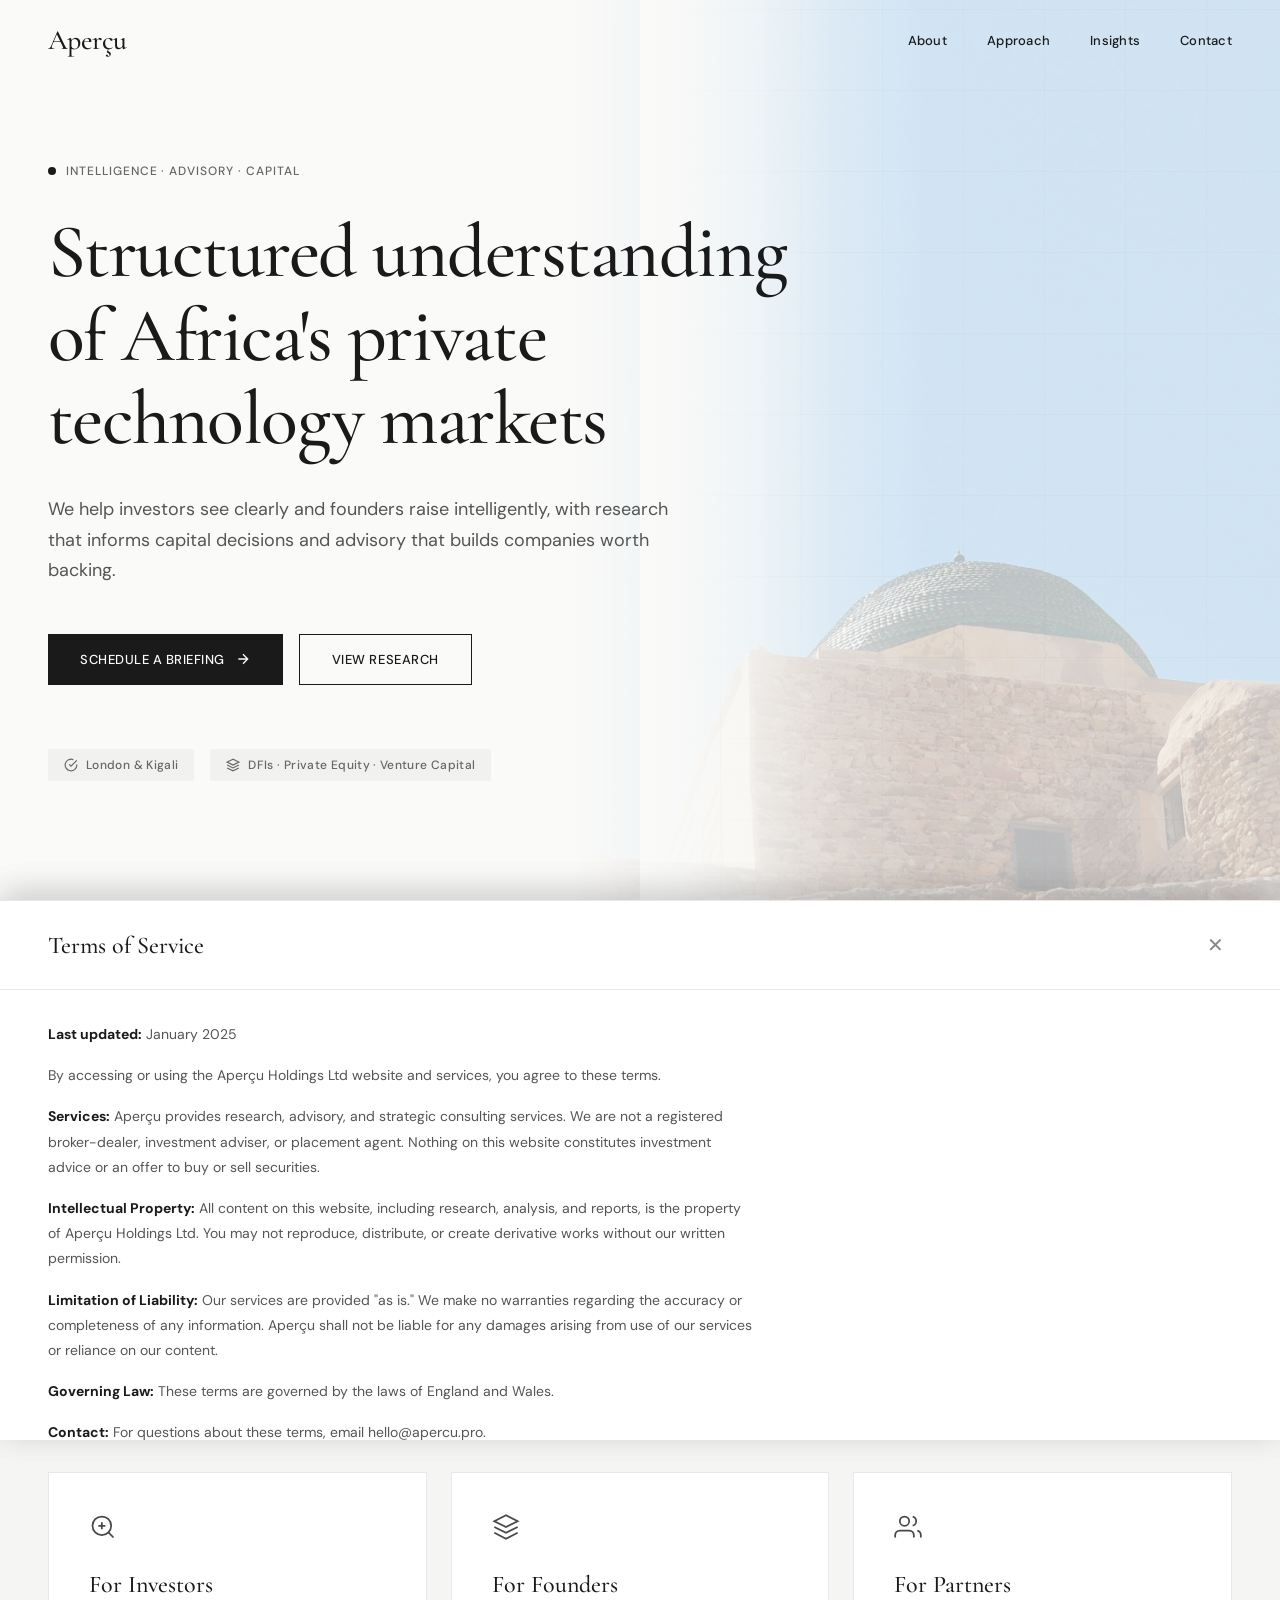
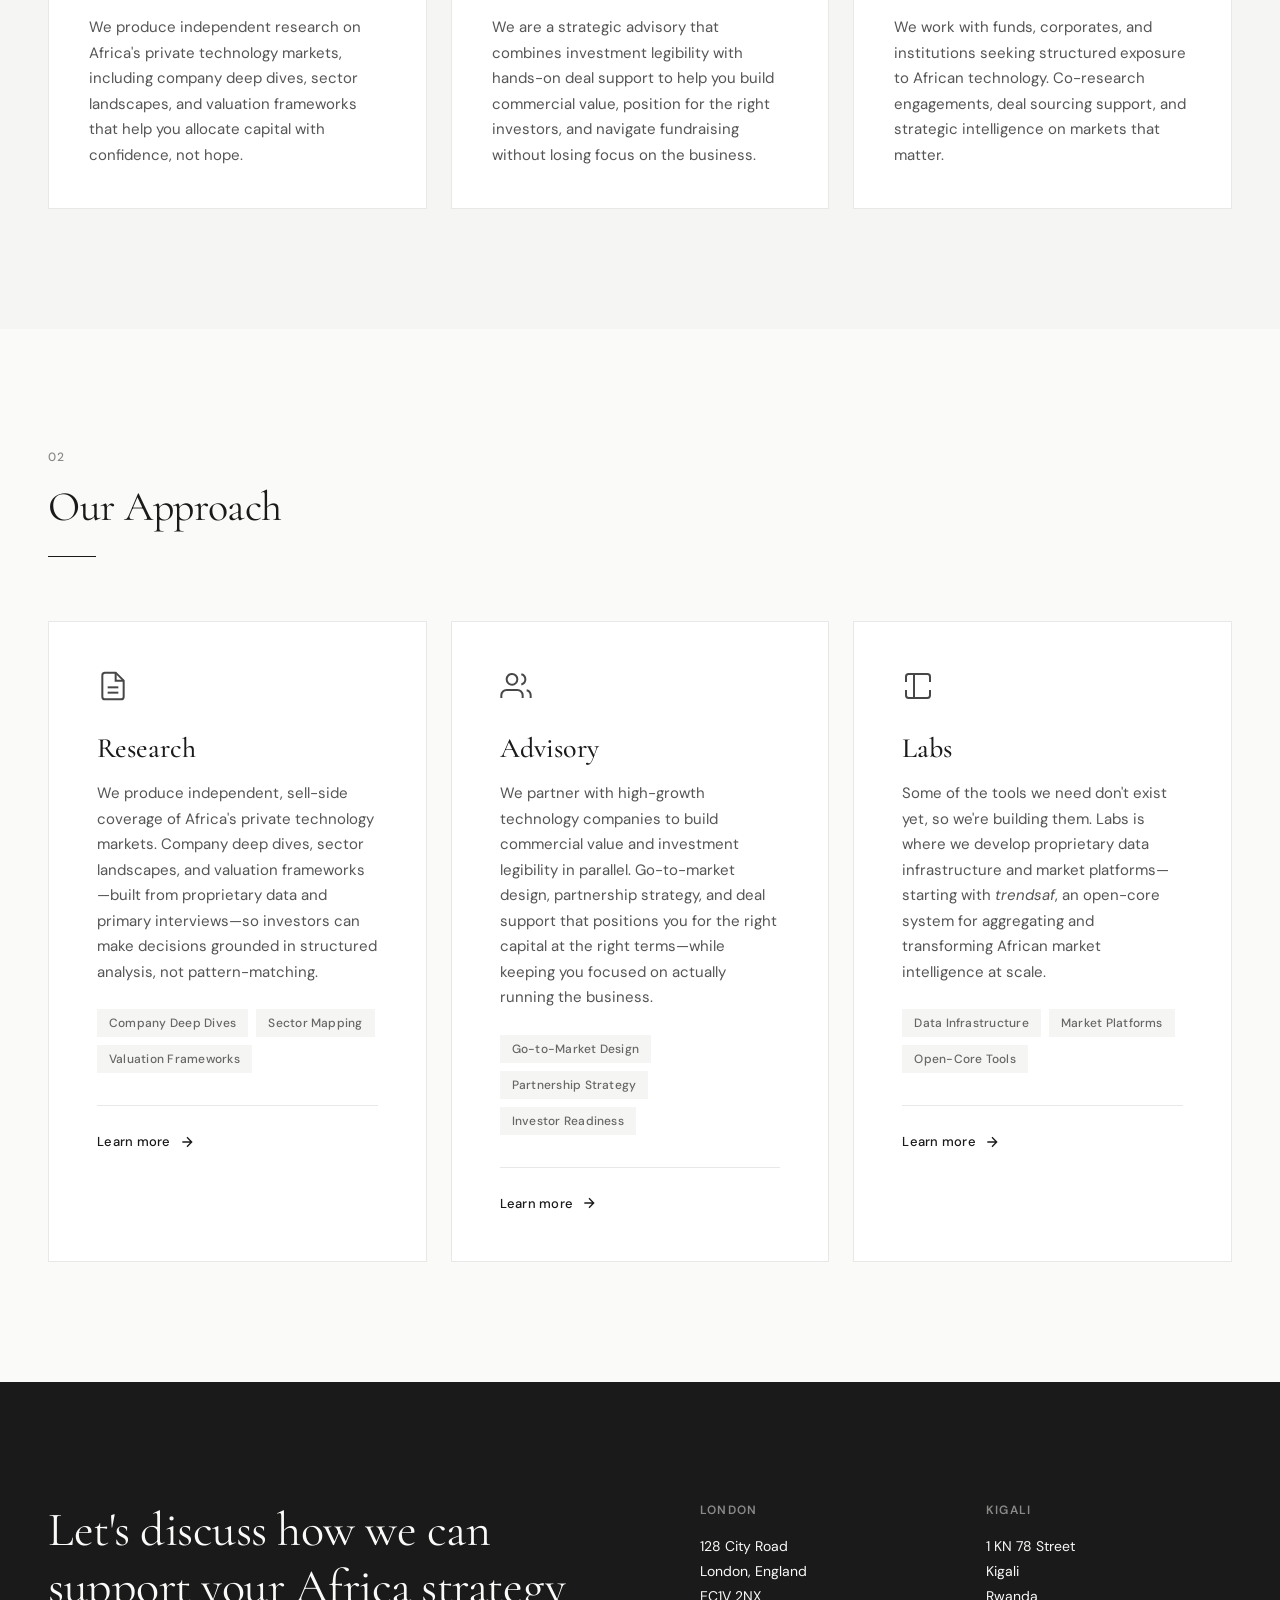
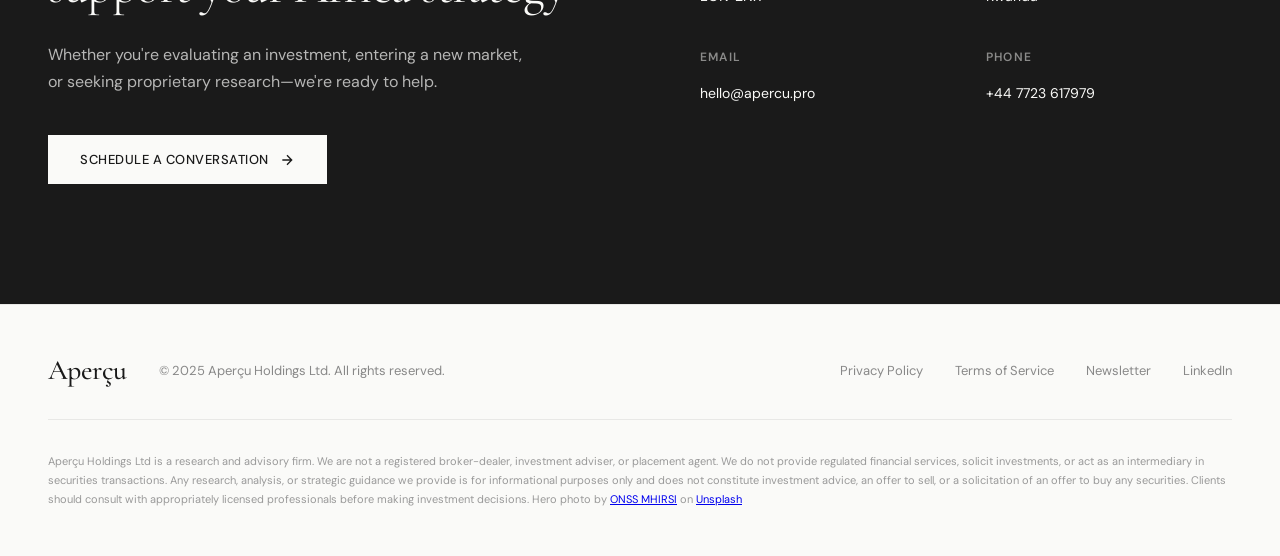
==== index.html @ af2aded7 "Adjust hero background width and opacity" ====
<!DOCTYPE html>
<html lang="en">
<head>
  <meta charset="UTF-8">
  <meta name="viewport" content="width=device-width, initial-scale=1.0">
  <title>Aperçu | Structured Understanding of Africa's Private Technology Markets</title>
  <meta name="description" content=" A boutique research and advisory firm helping technology companies and investors navigate Africa's private markets.">
  <meta property="og:title" content="Aperçu | On Africa's Private Technology Markets">
  <meta property="og:description" content="Research that informs capital decisions. Advisory that builds companies worth backing.">
  <meta property="og:type" content="website">
  <meta property="og:url" content="https://apercu.pro">
  <link rel="preconnect" href="https://fonts.googleapis.com">
  <link rel="preconnect" href="https://fonts.gstatic.com" crossorigin>
  <link href="https://fonts.googleapis.com/css2?family=Cormorant+Garamond:wght@400;500;600&family=DM+Sans:wght@400;500&display=swap" rel="stylesheet">
  <style>
    * { margin: 0; padding: 0; box-sizing: border-box; }
    
    html { scroll-behavior: smooth; }
    
    body {
      font-family: 'DM Sans', -apple-system, sans-serif;
      background: #FAFAF8;
      color: #1A1A1A;
      -webkit-font-smoothing: antialiased;
    }
    
    .apercu-container {
      min-height: 100vh;
      background: #FAFAF8;
    }
    
    ::selection {
      background: #1A1A1A;
      color: #FAFAF8;
    }
    
    @keyframes fadeUp {
      from { opacity: 0; transform: translateY(24px); }
      to { opacity: 1; transform: translateY(0); }
    }
    
    .fade-up {
      animation: fadeUp 0.8s cubic-bezier(0.22, 1, 0.36, 1) forwards;
      opacity: 0;
    }
    
    .delay-1 { animation-delay: 0.1s; }
    .delay-2 { animation-delay: 0.2s; }
    .delay-3 { animation-delay: 0.3s; }
    .delay-4 { animation-delay: 0.4s; }
    
    /* Navigation */
    .nav {
      position: fixed;
      top: 0;
      left: 0;
      right: 0;
      z-index: 100;
      padding: 0 48px;
      transition: all 0.3s ease;
    }
    
    .nav.scrolled {
      background: rgba(250,250,248,0.95);
      backdrop-filter: blur(12px);
      border-bottom: 1px solid #E8E8E6;
    }
    
    .nav-inner {
      max-width: 1400px;
      margin: 0 auto;
      display: flex;
      justify-content: space-between;
      align-items: center;
      height: 80px;
    }
    
    .logo {
      display: flex;
      align-items: baseline;
      gap: 8px;
      text-decoration: none;
    }
    
    .logo-text {
      font-family: 'Cormorant Garamond', Georgia, serif;
      font-size: 28px;
      font-weight: 500;
      color: #1A1A1A;
      letter-spacing: -0.02em;
    }
    
    .nav-links {
      display: flex;
      gap: 40px;
    }
    
    .nav-link {
      position: relative;
      color: #1A1A1A;
      text-decoration: none;
      font-size: 13px;
      font-weight: 500;
      letter-spacing: 0.02em;
      padding: 8px 0;
      transition: color 0.2s ease;
    }
    
    .nav-link::after {
      content: '';
      position: absolute;
      bottom: 4px;
      left: 0;
      width: 0;
      height: 1px;
      background: #1A1A1A;
      transition: width 0.3s cubic-bezier(0.22, 1, 0.36, 1);
    }
    
    .nav-link:hover::after {
      width: 100%;
    }
    
    .mobile-menu-btn {
      display: none;
      background: none;
      border: none;
      cursor: pointer;
      padding: 8px;
    }
    
    .mobile-menu {
      display: none;
      position: fixed;
      top: 80px;
      left: 0;
      right: 0;
      background: #FAFAF8;
      border-bottom: 1px solid #E8E8E6;
      padding: 24px 48px;
      flex-direction: column;
      gap: 16px;
      z-index: 99;
    }
    
    .mobile-menu.open {
      display: flex;
    }
    
    /* Hero */
    .hero {
      position: relative;
      min-height: 100vh;
      display: flex;
      align-items: center;
      padding: 120px 48px 80px;
      overflow: hidden;
    }
    
    .hero-bg {
      position: absolute;
      top: 0;
      right: 0;
      width: 55%;
      height: 100%;
      background-image: url('./images/hero-bg.jpg');
      background-size: cover;
      background-position: center;
      opacity: 0.25;
      pointer-events: none;
    }
    
    .hero-bg::after {
      content: '';
      position: absolute;
      top: 0;
      left: 0;
      width: 100%;
      height: 100%;
      background: linear-gradient(90deg, #FAFAF8 0%, rgba(250,250,248,0) 50%);
    }
    
    .hero-inner {
      max-width: 1400px;
      margin: 0 auto;
      width: 100%;
      position: relative;
      z-index: 1;
    }
    
    .eyebrow {
      display: inline-flex;
      align-items: center;
      gap: 10px;
      font-size: 12px;
      font-weight: 500;
      letter-spacing: 0.08em;
      text-transform: uppercase;
      color: #666;
      margin-bottom: 32px;
    }
    
    .eyebrow-dot {
      width: 8px;
      height: 8px;
      border-radius: 50%;
      background: #1A1A1A;
    }
    
    .hero-title {
      font-family: 'Cormorant Garamond', Georgia, serif;
      font-size: clamp(42px, 7vw, 76px);
      font-weight: 500;
      line-height: 1.1;
      color: #1A1A1A;
      margin-bottom: 32px;
      letter-spacing: -0.02em;
    }
    
    .hero-subtitle {
      font-size: 18px;
      line-height: 1.7;
      color: #555;
      max-width: 640px;
      margin-bottom: 48px;
    }
    
    .hero-cta {
      display: flex;
      gap: 16px;
      margin-bottom: 64px;
      flex-wrap: wrap;
    }
    
    .cta-button {
      display: inline-flex;
      align-items: center;
      gap: 10px;
      background: #1A1A1A;
      color: #FAFAF8;
      padding: 16px 32px;
      font-size: 13px;
      font-weight: 500;
      letter-spacing: 0.04em;
      text-transform: uppercase;
      border: none;
      cursor: pointer;
      transition: all 0.3s ease;
      font-family: 'DM Sans', sans-serif;
      text-decoration: none;
    }
    
    .cta-button:hover {
      background: #333;
      transform: translateY(-2px);
      box-shadow: 0 8px 24px rgba(0,0,0,0.15);
    }
    
    .cta-button-outline {
      background: transparent;
      color: #1A1A1A;
      border: 1px solid #1A1A1A;
    }
    
    .cta-button-outline:hover {
      background: #1A1A1A;
      color: #FAFAF8;
    }
    
    .credentials {
      display: flex;
      gap: 16px;
      flex-wrap: wrap;
    }
    
    .credential-badge {
      display: inline-flex;
      align-items: center;
      gap: 8px;
      padding: 8px 16px;
      background: rgba(26,26,26,0.04);
      border-radius: 2px;
      font-size: 12px;
      font-weight: 500;
      letter-spacing: 0.03em;
      color: #666;
    }
    
    .hero-pattern {
      position: absolute;
      top: 0;
      right: 0;
      width: 50%;
      height: 100%;
      background: 
        linear-gradient(90deg, rgba(250,250,248,1) 0%, rgba(250,250,248,0) 30%),
        repeating-linear-gradient(0deg, transparent, transparent 80px, rgba(0,0,0,0.02) 80px, rgba(0,0,0,0.02) 81px),
        repeating-linear-gradient(90deg, transparent, transparent 80px, rgba(0,0,0,0.02) 80px, rgba(0,0,0,0.02) 81px);
      pointer-events: none;
    }
    
    /* Trust Bar */
    .trust-bar {
      border-top: 1px solid #E8E8E6;
      border-bottom: 1px solid #E8E8E6;
      padding: 32px 48px;
      background: #FFFFFF;
    }
    
    .trust-bar-inner {
      max-width: 1400px;
      margin: 0 auto;
      display: flex;
      align-items: center;
      justify-content: space-between;
      gap: 32px;
      flex-wrap: wrap;
    }
    
    .trust-label {
      font-size: 12px;
      font-weight: 500;
      letter-spacing: 0.05em;
      text-transform: uppercase;
      color: #888;
    }
    
    .trust-logos {
      display: flex;
      gap: 48px;
      flex-wrap: wrap;
    }
    
    .trust-logo {
      font-size: 13px;
      font-weight: 500;
      color: #AAA;
      letter-spacing: 0.02em;
    }
    
    /* Section Styles */
    .section {
      padding: 120px 48px;
    }
    
    .section-inner {
      max-width: 1400px;
      margin: 0 auto;
    }
    
    .section-header {
      margin-bottom: 64px;
    }
    
    .section-number {
      display: block;
      font-size: 12px;
      font-weight: 500;
      letter-spacing: 0.1em;
      color: #888;
      margin-bottom: 16px;
    }
    
    .section-title {
      font-family: 'Cormorant Garamond', Georgia, serif;
      font-size: clamp(32px, 5vw, 42px);
      font-weight: 400;
      color: #1A1A1A;
      margin-bottom: 24px;
      letter-spacing: -0.01em;
    }
    
    .divider {
      width: 48px;
      height: 1px;
      background: #1A1A1A;
    }
    
    /* Model Section */
    .model-section {
      background: #F5F5F3;
    }
    
    .about-intro {
      max-width: 720px;
      margin-bottom: 64px;
    }
    
    .about-intro h3 {
      font-family: 'Cormorant Garamond', Georgia, serif;
      font-size: 32px;
      font-weight: 400;
      color: #1A1A1A;
      margin-bottom: 24px;
    }
    
    .about-lead {
      font-size: 18px;
      line-height: 1.8;
      color: #555;
      margin-bottom: 16px;
    }
    
    .focus-grid {
      display: grid;
      grid-template-columns: repeat(3, 1fr);
      gap: 24px;
    }
    
    .focus-card {
      background: #FFFFFF;
      border: 1px solid #E8E8E6;
      padding: 40px;
      transition: all 0.3s ease;
    }
    
    .focus-card:hover {
      border-color: #1A1A1A;
      transform: translateY(-4px);
      box-shadow: 0 16px 40px rgba(0,0,0,0.06);
    }
    
    .focus-icon {
      margin-bottom: 24px;
      opacity: 0.8;
    }
    
    .focus-card h4 {
      font-family: 'Cormorant Garamond', Georgia, serif;
      font-size: 24px;
      font-weight: 500;
      color: #1A1A1A;
      margin-bottom: 16px;
    }
    
    .focus-card p {
      font-size: 15px;
      line-height: 1.7;
      color: #555;
    }
    
    /* Services Grid */
    .services-grid {
      display: grid;
      grid-template-columns: repeat(3, 1fr);
      gap: 24px;
    }
    
    .service-card {
      background: #FFFFFF;
      border: 1px solid #E8E8E6;
      padding: 48px;
      transition: all 0.4s cubic-bezier(0.22, 1, 0.36, 1);
      cursor: pointer;
    }
    
    .service-card:hover {
      border-color: #1A1A1A;
      transform: translateY(-4px);
      box-shadow: 0 24px 48px rgba(0,0,0,0.06);
    }
    
    .service-card:hover .service-arrow {
      transform: translateX(6px);
    }
    
    .service-icon {
      margin-bottom: 24px;
      opacity: 0.8;
    }
    
    .service-title {
      font-family: 'Cormorant Garamond', Georgia, serif;
      font-size: 28px;
      font-weight: 500;
      color: #1A1A1A;
      margin-bottom: 16px;
    }
    
    .service-desc {
      font-size: 15px;
      line-height: 1.7;
      color: #555;
      margin-bottom: 24px;
    }
    
    .service-features {
      display: flex;
      flex-wrap: wrap;
      gap: 8px;
      margin-bottom: 32px;
    }
    
    .service-feature {
      font-size: 12px;
      font-weight: 500;
      color: #666;
      padding: 6px 12px;
      background: #F5F5F3;
      letter-spacing: 0.02em;
    }
    
    .service-footer {
      padding-top: 24px;
      border-top: 1px solid #E8E8E6;
    }
    
    .service-link {
      display: inline-flex;
      align-items: center;
      gap: 8px;
      font-size: 13px;
      font-weight: 500;
      letter-spacing: 0.02em;
      color: #1A1A1A;
    }
    
    .service-arrow {
      transition: transform 0.3s ease;
    }
    
    /* Insights */
    .insights-grid {
      display: grid;
      grid-template-columns: repeat(3, 1fr);
      gap: 32px;
      margin-bottom: 48px;
    }
    
    .insight-card {
      padding: 32px;
      background: #FFFFFF;
      border: 1px solid #E8E8E6;
      cursor: pointer;
      transition: all 0.3s ease;
    }
    
    .insight-card:hover {
      border-color: #1A1A1A;
    }
    
    .insight-meta {
      display: flex;
      justify-content: space-between;
      align-items: center;
      margin-bottom: 16px;
    }
    
    .insight-category {
      font-size: 11px;
      font-weight: 600;
      letter-spacing: 0.08em;
      text-transform: uppercase;
      color: #1A1A1A;
      padding: 4px 8px;
      background: #F0F0EE;
    }
    
    .insight-date {
      font-size: 12px;
      color: #888;
    }
    
    .insight-title {
      font-family: 'Cormorant Garamond', Georgia, serif;
      font-size: 22px;
      font-weight: 500;
      color: #1A1A1A;
      line-height: 1.3;
      margin-bottom: 12px;
    }
    
    .insight-excerpt {
      font-size: 14px;
      line-height: 1.6;
      color: #666;
    }
    
    .insights-cta {
      text-align: center;
    }
    
    .newsletter-link {
      font-size: 14px;
      font-weight: 500;
      color: #1A1A1A;
      text-decoration: none;
      border-bottom: 1px solid #1A1A1A;
      padding-bottom: 4px;
    }
    
    /* Contact */
    .contact {
      background: #1A1A1A;
      padding: 120px 48px;
    }
    
    .contact-inner {
      max-width: 1400px;
      margin: 0 auto;
      display: grid;
      grid-template-columns: 1fr 1fr;
      gap: 120px;
    }
    
    .contact-title {
      font-family: 'Cormorant Garamond', Georgia, serif;
      font-size: clamp(36px, 5vw, 48px);
      font-weight: 400;
      color: #FAFAF8;
      line-height: 1.2;
      margin-bottom: 24px;
      letter-spacing: -0.01em;
    }
    
    .contact-desc {
      font-size: 16px;
      line-height: 1.7;
      color: rgba(250,250,248,0.7);
      margin-bottom: 40px;
      max-width: 480px;
    }
    
    .contact-info {
      display: grid;
      grid-template-columns: repeat(2, 1fr);
      gap: 40px;
      align-content: start;
    }
    
    .contact-block-title {
      font-size: 12px;
      font-weight: 600;
      letter-spacing: 0.1em;
      text-transform: uppercase;
      color: rgba(250,250,248,0.5);
      margin-bottom: 16px;
    }
    
    .contact-block-text {
      font-size: 14px;
      line-height: 1.8;
      color: #FAFAF8;
    }
    
    /* Footer */
    .footer {
      border-top: 1px solid #E8E8E6;
      padding: 48px;
      background: #FAFAF8;
    }
    
    .footer-inner {
      max-width: 1400px;
      margin: 0 auto;
      display: flex;
      justify-content: space-between;
      align-items: center;
      flex-wrap: wrap;
      gap: 24px;
    }
    
    .footer-left {
      display: flex;
      align-items: center;
      gap: 32px;
      flex-wrap: wrap;
    }
    
    .footer-copy {
      font-size: 13px;
      color: #888;
    }
    
    .footer-links {
      display: flex;
      gap: 32px;
      flex-wrap: wrap;
    }
    
    .footer-link {
      color: #888;
      text-decoration: none;
      font-size: 13px;
      transition: color 0.2s ease;
      background: none;
      border: none;
      cursor: pointer;
      font-family: inherit;
    }
    
    .footer-link:hover {
      color: #1A1A1A;
    }
    
    .footer-disclaimer {
      max-width: 1400px;
      margin: 32px auto 0;
      padding-top: 32px;
      border-top: 1px solid #E8E8E6;
    }
    
    .footer-disclaimer p {
      font-size: 11px;
      line-height: 1.7;
      color: #999;
    }
    
    .legal-panel {
      position: fixed;
      bottom: 0;
      left: 0;
      right: 0;
      background: #FFFFFF;
      border-top: 1px solid #E8E8E6;
      box-shadow: 0 -8px 32px rgba(0,0,0,0.1);
      transform: translateY(100%);
      transition: transform 0.3s ease;
      max-height: 60vh;
      overflow-y: auto;
      z-index: 200;
    }
    
    .legal-panel.open {
      transform: translateY(0);
    }
    
    .legal-panel-header {
      display: flex;
      justify-content: space-between;
      align-items: center;
      padding: 24px 48px;
      border-bottom: 1px solid #E8E8E6;
      position: sticky;
      top: 0;
      background: #FFFFFF;
    }
    
    .legal-panel-header h4 {
      font-family: 'Cormorant Garamond', Georgia, serif;
      font-size: 24px;
      font-weight: 500;
      color: #1A1A1A;
    }
    
    .legal-panel-close {
      background: none;
      border: none;
      font-size: 20px;
      cursor: pointer;
      color: #888;
      padding: 8px;
    }
    
    .legal-panel-close:hover {
      color: #1A1A1A;
    }
    
    .legal-panel-content {
      padding: 32px 48px 48px;
      max-width: 800px;
    }
    
    .legal-panel-content p {
      font-size: 14px;
      line-height: 1.8;
      color: #555;
      margin-bottom: 16px;
    }
    
    .legal-panel-content strong {
      color: #1A1A1A;
    }
    
    /* Responsive */
    @media (max-width: 1200px) {
      .services-grid {
        grid-template-columns: repeat(2, 1fr);
      }
      
      .focus-grid {
        grid-template-columns: repeat(2, 1fr);
      }
      
      .contact-inner {
        grid-template-columns: 1fr;
        gap: 64px;
      }
      
      .contact-info {
        grid-template-columns: repeat(2, 1fr);
      }
    }
    
    @media (max-width: 900px) {
      .nav {
        padding: 0 24px;
      }
      
      .nav-links {
        display: none;
      }
      
      .mobile-menu-btn {
        display: block;
      }
      
      .mobile-menu {
        padding: 24px;
      }
      
      .hero {
        padding: 100px 24px 60px;
      }
      
      .hero-bg {
        width: 100%;
        opacity: 0.1;
      }
      
      .hero-pattern {
        display: none;
      }
      
      .section {
        padding: 80px 24px;
      }
      
      .services-grid {
        grid-template-columns: 1fr;
      }
      
      .focus-grid {
        grid-template-columns: 1fr;
      }
      
      .service-card {
        padding: 32px;
      }
      
      .insights-grid {
        grid-template-columns: 1fr;
      }
      
      .trust-bar {
        padding: 24px;
      }
      
      .trust-bar-inner {
        flex-direction: column;
        align-items: flex-start;
      }
      
      .trust-logos {
        gap: 24px;
      }
      
      .contact {
        padding: 80px 24px;
      }
      
      .contact-info {
        grid-template-columns: 1fr;
        gap: 32px;
      }
      
      .footer {
        padding: 32px 24px;
      }
      
      .footer-inner {
        flex-direction: column;
        align-items: flex-start;
      }
      
      .footer-left {
        flex-direction: column;
        align-items: flex-start;
        gap: 16px;
      }
      
      .legal-panel-header {
        padding: 24px;
      }
      
      .legal-panel-content {
        padding: 24px;
      }
    }
    
    @media (max-width: 600px) {
      .hero-cta {
        flex-direction: column;
      }
      
      .cta-button {
        width: 100%;
        justify-content: center;
      }
      
      .credentials {
        flex-direction: column;
      }
    }
  </style>
</head>
<body>
  <div class="apercu-container">
    <!-- Navigation -->
    <nav class="nav" id="nav">
      <div class="nav-inner">
        <a href="#" class="logo">
          <span class="logo-text">Aperçu</span>
        </a>
        <div class="nav-links">
          <a href="#about" class="nav-link">About</a>
          <a href="#approach" class="nav-link">Approach</a>
          <a href="#insights" class="nav-link">Insights</a>
          <a href="#contact" class="nav-link">Contact</a>
        </div>
        <button class="mobile-menu-btn" id="mobile-menu-btn" aria-label="Toggle menu">
          <svg width="24" height="24" viewBox="0 0 24 24" fill="none" stroke="#1A1A1A" stroke-width="2">
            <path d="M3 12h18M3 6h18M3 18h18"/>
          </svg>
        </button>
      </div>
      <div class="mobile-menu" id="mobile-menu">
        <a href="#about" class="nav-link">About</a>
        <a href="#approach" class="nav-link">Approach</a>
        <a href="#insights" class="nav-link">Insights</a>
        <a href="#contact" class="nav-link">Contact</a>
      </div>
    </nav>

    <!-- Hero -->
    <section class="hero">
      <div class="hero-bg"></div>
      <div class="hero-inner">
        <div class="fade-up">
          <div class="eyebrow">
            <div class="eyebrow-dot"></div>
            Intelligence · Advisory · Capital
          </div>
        </div>
        
        <h1 class="hero-title fade-up delay-1">
          Structured understanding<br>
          of Africa's private<br>
          technology markets
        </h1>
        
        <p class="hero-subtitle fade-up delay-2">
          We help investors see clearly and founders raise intelligently, with research 
          that informs capital decisions and advisory that builds companies worth backing.
        </p>
        
        <div class="hero-cta fade-up delay-3">
          <a href="https://cal.com/abraham.apercu/15min?overlayCalendar=true" target="_blank" rel="noopener noreferrer" class="cta-button">
            Schedule a Briefing
            <svg width="16" height="16" viewBox="0 0 24 24" fill="none" stroke="currentColor" stroke-width="2">
              <path d="M5 12h14M12 5l7 7-7 7"/>
            </svg>
          </a>
          <button class="cta-button cta-button-outline">
            View Research
          </button>
        </div>
        
        <div class="credentials fade-up delay-4">
          <div class="credential-badge">
            <svg width="14" height="14" viewBox="0 0 24 24" fill="none" stroke="currentColor" stroke-width="2">
              <path d="M22 11.08V12a10 10 0 1 1-5.93-9.14"/>
              <polyline points="22 4 12 14.01 9 11.01"/>
            </svg>
            London & Kigali
          </div>
          <div class="credential-badge">
            <svg width="14" height="14" viewBox="0 0 24 24" fill="none" stroke="currentColor" stroke-width="2">
              <path d="M12 2L2 7l10 5 10-5-10-5z"/>
              <path d="M2 17l10 5 10-5"/>
              <path d="M2 12l10 5 10-5"/>
            </svg>
            DFIs · Private Equity · Venture Capital
          </div>
        </div>
      </div>
      
      <div class="hero-pattern"></div>
    </section>

    <!-- Trust Bar -->
    <section class="trust-bar">
      <div class="trust-bar-inner">
        <span class="trust-label">Built for</span>
        <div class="trust-logos">
          <span class="trust-logo">Corporate Investment Arms</span>
          <span class="trust-logo">Family Offices</span>
          <span class="trust-logo">VC & PE</span>
          <span class="trust-logo">Alternative Lenders</span>
          <span class="trust-logo">Development Finance</span>
        </div>
      </div>
    </section>

    <!-- About -->
    <section id="about" class="section model-section">
      <div class="section-inner">
        <div class="about-intro">
          <span class="section-number">01</span>
          <h3>A reliable pair of lenses</h3>
          <p class="about-lead">
            In everyday French, <em>aperçu</em> means "to perceive" or "to comprehend." 
            For our clients, we're who you talk to when you need to cut through the fog 
            on private tech and digital infrastructure businesses in emerging markets, to discover value.
          </p>
          <p class="about-lead">
            We're a collective of researchers, operators, and advisors who've spent years 
            learning how Africa's digital economies actually work. How markets move, how 
            policy shapes opportunity, how founders build and how investors decide.
          </p>
        </div>
        
        <div class="focus-grid">
          <div class="focus-card">
            <div class="focus-icon">
              <svg width="28" height="28" viewBox="0 0 24 24" fill="none" stroke="#1A1A1A" stroke-width="1.5">
                <circle cx="11" cy="11" r="8"/>
                <path d="M21 21l-4.35-4.35"/>
                <path d="M11 8v6M8 11h6"/>
              </svg>
            </div>
            <h4>For Investors</h4>
            <p>
              We produce independent research on Africa's private technology markets, including 
              company deep dives, sector landscapes, and valuation frameworks that help you 
              allocate capital with confidence, not hope.
            </p>
          </div>
          
          <div class="focus-card">
            <div class="focus-icon">
              <svg width="28" height="28" viewBox="0 0 24 24" fill="none" stroke="#1A1A1A" stroke-width="1.5">
                <path d="M12 2L2 7l10 5 10-5-10-5z"/>
                <path d="M2 17l10 5 10-5"/>
                <path d="M2 12l10 5 10-5"/>
              </svg>
            </div>
            <h4>For Founders</h4>
            <p>
              We are a strategic advisory that combines investment legibility with hands-on 
              deal support to help you build commercial value, position for the right investors, 
              and navigate fundraising without losing focus on the business.
            </p>
          </div>
          
          <div class="focus-card">
            <div class="focus-icon">
              <svg width="28" height="28" viewBox="0 0 24 24" fill="none" stroke="#1A1A1A" stroke-width="1.5">
                <path d="M17 21v-2a4 4 0 0 0-4-4H5a4 4 0 0 0-4 4v2"/>
                <circle cx="9" cy="7" r="4"/>
                <path d="M23 21v-2a4 4 0 0 0-3-3.87"/>
                <path d="M16 3.13a4 4 0 0 1 0 7.75"/>
              </svg>
            </div>
            <h4>For Partners</h4>
            <p>
              We work with funds, corporates, and institutions seeking structured exposure 
              to African technology. Co-research engagements, deal sourcing support, and 
              strategic intelligence on markets that matter.
            </p>
          </div>
        </div>
      </div>
    </section>

    <!-- Our Approach -->
    <section id="approach" class="section">
      <div class="section-inner">
        <div class="section-header">
          <span class="section-number">02</span>
          <h2 class="section-title">Our Approach</h2>
          <div class="divider"></div>
        </div>
        
        <div class="services-grid">
          <!-- Research -->
          <div class="service-card">
            <div class="service-icon">
              <svg width="32" height="32" viewBox="0 0 24 24" fill="none" stroke="#1A1A1A" stroke-width="1.5">
                <path d="M14 2H6a2 2 0 0 0-2 2v16a2 2 0 0 0 2 2h12a2 2 0 0 0 2-2V8z"/>
                <polyline points="14 2 14 8 20 8"/>
                <line x1="16" y1="13" x2="8" y2="13"/>
                <line x1="16" y1="17" x2="8" y2="17"/>
              </svg>
            </div>
            <h3 class="service-title">Research</h3>
            <p class="service-desc">
              We produce independent, sell-side coverage of Africa's private technology markets. 
              Company deep dives, sector landscapes, and valuation frameworks—built from 
              proprietary data and primary interviews—so investors can make decisions 
              grounded in structured analysis, not pattern-matching.
            </p>
            <div class="service-features">
              <span class="service-feature">Company Deep Dives</span>
              <span class="service-feature">Sector Mapping</span>
              <span class="service-feature">Valuation Frameworks</span>
            </div>
            <div class="service-footer">
              <span class="service-link">
                Learn more
                <svg class="service-arrow" width="16" height="16" viewBox="0 0 24 24" fill="none" stroke="currentColor" stroke-width="2">
                  <path d="M5 12h14M12 5l7 7-7 7"/>
                </svg>
              </span>
            </div>
          </div>

          <!-- Advisory -->
          <div class="service-card">
            <div class="service-icon">
              <svg width="32" height="32" viewBox="0 0 24 24" fill="none" stroke="#1A1A1A" stroke-width="1.5">
                <path d="M17 21v-2a4 4 0 0 0-4-4H5a4 4 0 0 0-4 4v2"/>
                <circle cx="9" cy="7" r="4"/>
                <path d="M23 21v-2a4 4 0 0 0-3-3.87"/>
                <path d="M16 3.13a4 4 0 0 1 0 7.75"/>
              </svg>
            </div>
            <h3 class="service-title">Advisory</h3>
            <p class="service-desc">
              We partner with high-growth technology companies to build commercial value 
              and investment legibility in parallel. Go-to-market design, partnership strategy, 
              and deal support that positions you for the right capital at the right terms—while 
              keeping you focused on actually running the business.
            </p>
            <div class="service-features">
              <span class="service-feature">Go-to-Market Design</span>
              <span class="service-feature">Partnership Strategy</span>
              <span class="service-feature">Investor Readiness</span>
            </div>
            <div class="service-footer">
              <span class="service-link">
                Learn more
                <svg class="service-arrow" width="16" height="16" viewBox="0 0 24 24" fill="none" stroke="currentColor" stroke-width="2">
                  <path d="M5 12h14M12 5l7 7-7 7"/>
                </svg>
              </span>
            </div>
          </div>

          <!-- Labs -->
          <div class="service-card">
            <div class="service-icon">
              <svg width="32" height="32" viewBox="0 0 24 24" fill="none" stroke="#1A1A1A" stroke-width="1.5">
                <path d="M9 3H5a2 2 0 0 0-2 2v4m6-6h10a2 2 0 0 1 2 2v4M9 3v18m0 0h10a2 2 0 0 0 2-2v-4M9 21H5a2 2 0 0 1-2-2v-4"/>
              </svg>
            </div>
            <h3 class="service-title">Labs</h3>
            <p class="service-desc">
              Some of the tools we need don't exist yet, so we're building them. Labs is 
              where we develop proprietary data infrastructure and market platforms—starting 
              with <em>trendsaf</em>, an open-core system for aggregating and transforming 
              African market intelligence at scale.
            </p>
            <div class="service-features">
              <span class="service-feature">Data Infrastructure</span>
              <span class="service-feature">Market Platforms</span>
              <span class="service-feature">Open-Core Tools</span>
            </div>
            <div class="service-footer">
              <span class="service-link">
                Learn more
                <svg class="service-arrow" width="16" height="16" viewBox="0 0 24 24" fill="none" stroke="currentColor" stroke-width="2">
                  <path d="M5 12h14M12 5l7 7-7 7"/>
                </svg>
              </span>
            </div>
          </div>
        </div>
      </div>
    </section>

    <!-- Insights 
    <section id="insights" class="section" style="background: #F5F5F3;">
      <div class="section-inner">
        <div class="section-header">
          <span class="section-number">03</span>
          <h2 class="section-title">Latest Insights</h2>
          <div class="divider"></div>
        </div>
        
        <div class="insights-grid">
          <article class="insight-card">
            <div class="insight-meta">
              <span class="insight-category">Research Note</span>
              <span class="insight-date">Mar 2026</span>
            </div>
            <h3 class="insight-title">
              WAEMU B2B Payments: Mapping the Competitive Landscape
            </h3>
            <p class="insight-excerpt">
              Cross-border treasury, FX utility, and emerging stablecoin infrastructure 
              across Francophone West Africa.
            </p>
          </article>
          
          <article class="insight-card">
            <div class="insight-meta">
              <span class="insight-category">Deep Dive</span>
              <span class="insight-date">Feb 2026</span>
            </div>
            <h3 class="insight-title">
              The Regulatory Big Bang: Policy Shifts Reshaping African Fintech
            </h3>
            <p class="insight-excerpt">
              How regulatory evolution is creating generational opportunities for 
              technology-enabled financial services.
            </p>
          </article>
          
          <article class="insight-card">
            <div class="insight-meta">
              <span class="insight-category">Market Sizing</span>
              <span class="insight-date">Jan 2026</span>
            </div>
            <h3 class="insight-title">
              Digital Lending in East Africa: Addressable Market Analysis
            </h3>
            <p class="insight-excerpt">
              Bottom-up market sizing and competitive positioning across Kenya, 
              Uganda, Tanzania, and Rwanda.
            </p>
          </article>
        </div>
        
        <div class="insights-cta">
          <a href="https://moneymythsafrica.substack.com/" class="newsletter-link" target="_blank" rel="noopener noreferrer">
            Subscribe to our newsletter →
          </a>
        </div>
      </div>
    </section>
    -->

    <!-- Contact -->
    <section id="contact" class="contact">
      <div class="contact-inner">
        <div class="contact-content">
          <h2 class="contact-title">
            Let's discuss how we can<br>
            support your Africa strategy
          </h2>
          <p class="contact-desc">
            Whether you're evaluating an investment, entering a new market, or 
            seeking proprietary research—we're ready to help.
          </p>
          <a href="https://cal.com/abraham.apercu/15min?overlayCalendar=true" target="_blank" rel="noopener noreferrer" class="cta-button" style="background: #FAFAF8; color: #1A1A1A;">
            Schedule a Conversation
            <svg width="16" height="16" viewBox="0 0 24 24" fill="none" stroke="currentColor" stroke-width="2">
              <path d="M5 12h14M12 5l7 7-7 7"/>
            </svg>
          </a>
        </div>
        
        <div class="contact-info">
          <div class="contact-block">
            <h4 class="contact-block-title">London</h4>
            <p class="contact-block-text">
              128 City Road<br>
              London, England<br>
              EC1V 2NX
            </p>
          </div>
          <div class="contact-block">
            <h4 class="contact-block-title">Kigali</h4>
            <p class="contact-block-text">
              1 KN 78 Street<br>
              Kigali<br>
              Rwanda
            </p>
          </div>
          <div class="contact-block">
            <h4 class="contact-block-title">Email</h4>
            <p class="contact-block-text">
              hello@apercu.pro
            </p>
          </div>
          <div class="contact-block">
            <h4 class="contact-block-title">Phone</h4>
            <p class="contact-block-text">
              +44 7723 617979
            </p>
          </div>
        </div>
      </div>
    </section>

    <!-- Footer -->
    <footer class="footer">
      <div class="footer-inner">
        <div class="footer-left">
          <a href="#" class="logo">
            <span class="logo-text">Aperçu</span>
          </a>
          <p class="footer-copy">© 2025 Aperçu Holdings Ltd. All rights reserved.</p>
        </div>
        
        <div class="footer-links">
          <button class="footer-link" onclick="document.getElementById('privacy-panel').classList.toggle('open')">
            Privacy Policy
          </button>
          <button class="footer-link" onclick="document.getElementById('tos-panel').classList.toggle('open')">
            Terms of Service
          </button>
          <a href="https://moneymythsafrica.substack.com/" class="footer-link" target="_blank" rel="noopener noreferrer">Newsletter</a>
          <a href="https://www.linkedin.com/company/aper%C3%A7u-group" class="footer-link" target="_blank" rel="noopener noreferrer">LinkedIn</a>
        </div>
      </div>
      
      <!-- Disclaimer -->
      <div class="footer-disclaimer">
        <p>
          Aperçu Holdings Ltd is a research and advisory firm. We are not a registered broker-dealer, 
          investment adviser, or placement agent. We do not provide regulated financial services, 
          solicit investments, or act as an intermediary in securities transactions. Any research, 
          analysis, or strategic guidance we provide is for informational purposes only and does not 
          constitute investment advice, an offer to sell, or a solicitation of an offer to buy any 
          securities. Clients should consult with appropriately licensed professionals before making 
          investment decisions. Hero photo by <a href="https://unsplash.com/@onssmhirsi?utm_source=unsplash&utm_medium=referral&utm_content=creditCopyText">ONSS MHIRSI</a> on <a href="https://unsplash.com/photos/a-tall-brick-building-with-a-green-dome-on-top-1bTAG4TaVvw?utm_source=unsplash&utm_medium=referral&utm_content=creditCopyText">Unsplash</a>
      
        </p>
      </div>
      
      <!-- Privacy Panel -->
      <div id="privacy-panel" class="legal-panel">
        <div class="legal-panel-header">
          <h4>Privacy Policy</h4>
          <button onclick="document.getElementById('privacy-panel').classList.remove('open')" class="legal-panel-close">
            ✕
          </button>
        </div>
        <div class="legal-panel-content">
          <p><strong>Last updated:</strong> January 2025</p>
          <p>
            Aperçu Holdings Ltd ("Aperçu," "we," "us," or "our") respects your privacy. This policy 
            explains how we collect, use, and protect information when you use our website and services.
          </p>
          <p><strong>Information We Collect:</strong> We may collect information you provide directly 
          (such as name, email, and company details when you contact us), as well as usage data 
          (such as pages visited and time spent on site) through cookies and similar technologies.</p>
          <p><strong>How We Use Information:</strong> We use collected information to provide and 
          improve our services, respond to inquiries, send relevant communications, and comply with 
          legal obligations.</p>
          <p><strong>Data Sharing:</strong> We do not sell your personal information. We may share 
          data with service providers who assist our operations, or when required by law.</p>
          <p><strong>Your Rights:</strong> You may request access to, correction of, or deletion of 
          your personal data by contacting us at hello@apercu.pro.</p>
          <p><strong>Contact:</strong> For privacy-related inquiries, email hello@apercu.pro.</p>
        </div>
      </div>
      
      <!-- Terms Panel -->
      <div id="tos-panel" class="legal-panel">
        <div class="legal-panel-header">
          <h4>Terms of Service</h4>
          <button onclick="document.getElementById('tos-panel').classList.remove('open')" class="legal-panel-close">
            ✕
          </button>
        </div>
        <div class="legal-panel-content">
          <p><strong>Last updated:</strong> January 2025</p>
          <p>
            By accessing or using the Aperçu Holdings Ltd website and services, you agree to these terms.
          </p>
          <p><strong>Services:</strong> Aperçu provides research, advisory, and strategic consulting 
          services. We are not a registered broker-dealer, investment adviser, or placement agent. 
          Nothing on this website constitutes investment advice or an offer to buy or sell securities.</p>
          <p><strong>Intellectual Property:</strong> All content on this website, including research, 
          analysis, and reports, is the property of Aperçu Holdings Ltd. You may not reproduce, 
          distribute, or create derivative works without our written permission.</p>
          <p><strong>Limitation of Liability:</strong> Our services are provided "as is." We make no 
          warranties regarding the accuracy or completeness of any information. Aperçu shall not be 
          liable for any damages arising from use of our services or reliance on our content.</p>
          <p><strong>Governing Law:</strong> These terms are governed by the laws of England and Wales.</p>
          <p><strong>Contact:</strong> For questions about these terms, email hello@apercu.pro.</p>
        </div>
      </div>
    </footer>
  </div>

  <script>
    // Navigation scroll effect
    window.addEventListener('scroll', function() {
      const nav = document.getElementById('nav');
      if (window.scrollY > 50) {
        nav.classList.add('scrolled');
      } else {
        nav.classList.remove('scrolled');
      }
    });

    // Mobile menu toggle
    const mobileMenuBtn = document.getElementById('mobile-menu-btn');
    const mobileMenu = document.getElementById('mobile-menu');
    let menuOpen = false;

    mobileMenuBtn.addEventListener('click', function() {
      menuOpen = !menuOpen;
      mobileMenu.classList.toggle('open');
      
      // Update icon
      if (menuOpen) {
        mobileMenuBtn.innerHTML = '<svg width="24" height="24" viewBox="0 0 24 24" fill="none" stroke="#1A1A1A" stroke-width="2"><path d="M18 6L6 18M6 6l12 12"/></svg>';
      } else {
        mobileMenuBtn.innerHTML = '<svg width="24" height="24" viewBox="0 0 24 24" fill="none" stroke="#1A1A1A" stroke-width="2"><path d="M3 12h18M3 6h18M3 18h18"/></svg>';
      }
    });

    // Close mobile menu when clicking a link
    mobileMenu.querySelectorAll('a').forEach(function(link) {
      link.addEventListener('click', function() {
        mobileMenu.classList.remove('open');
        menuOpen = false;
        mobileMenuBtn.innerHTML = '<svg width="24" height="24" viewBox="0 0 24 24" fill="none" stroke="#1A1A1A" stroke-width="2"><path d="M3 12h18M3 6h18M3 18h18"/></svg>';
      });
    });
  </script>
</body>
</html>
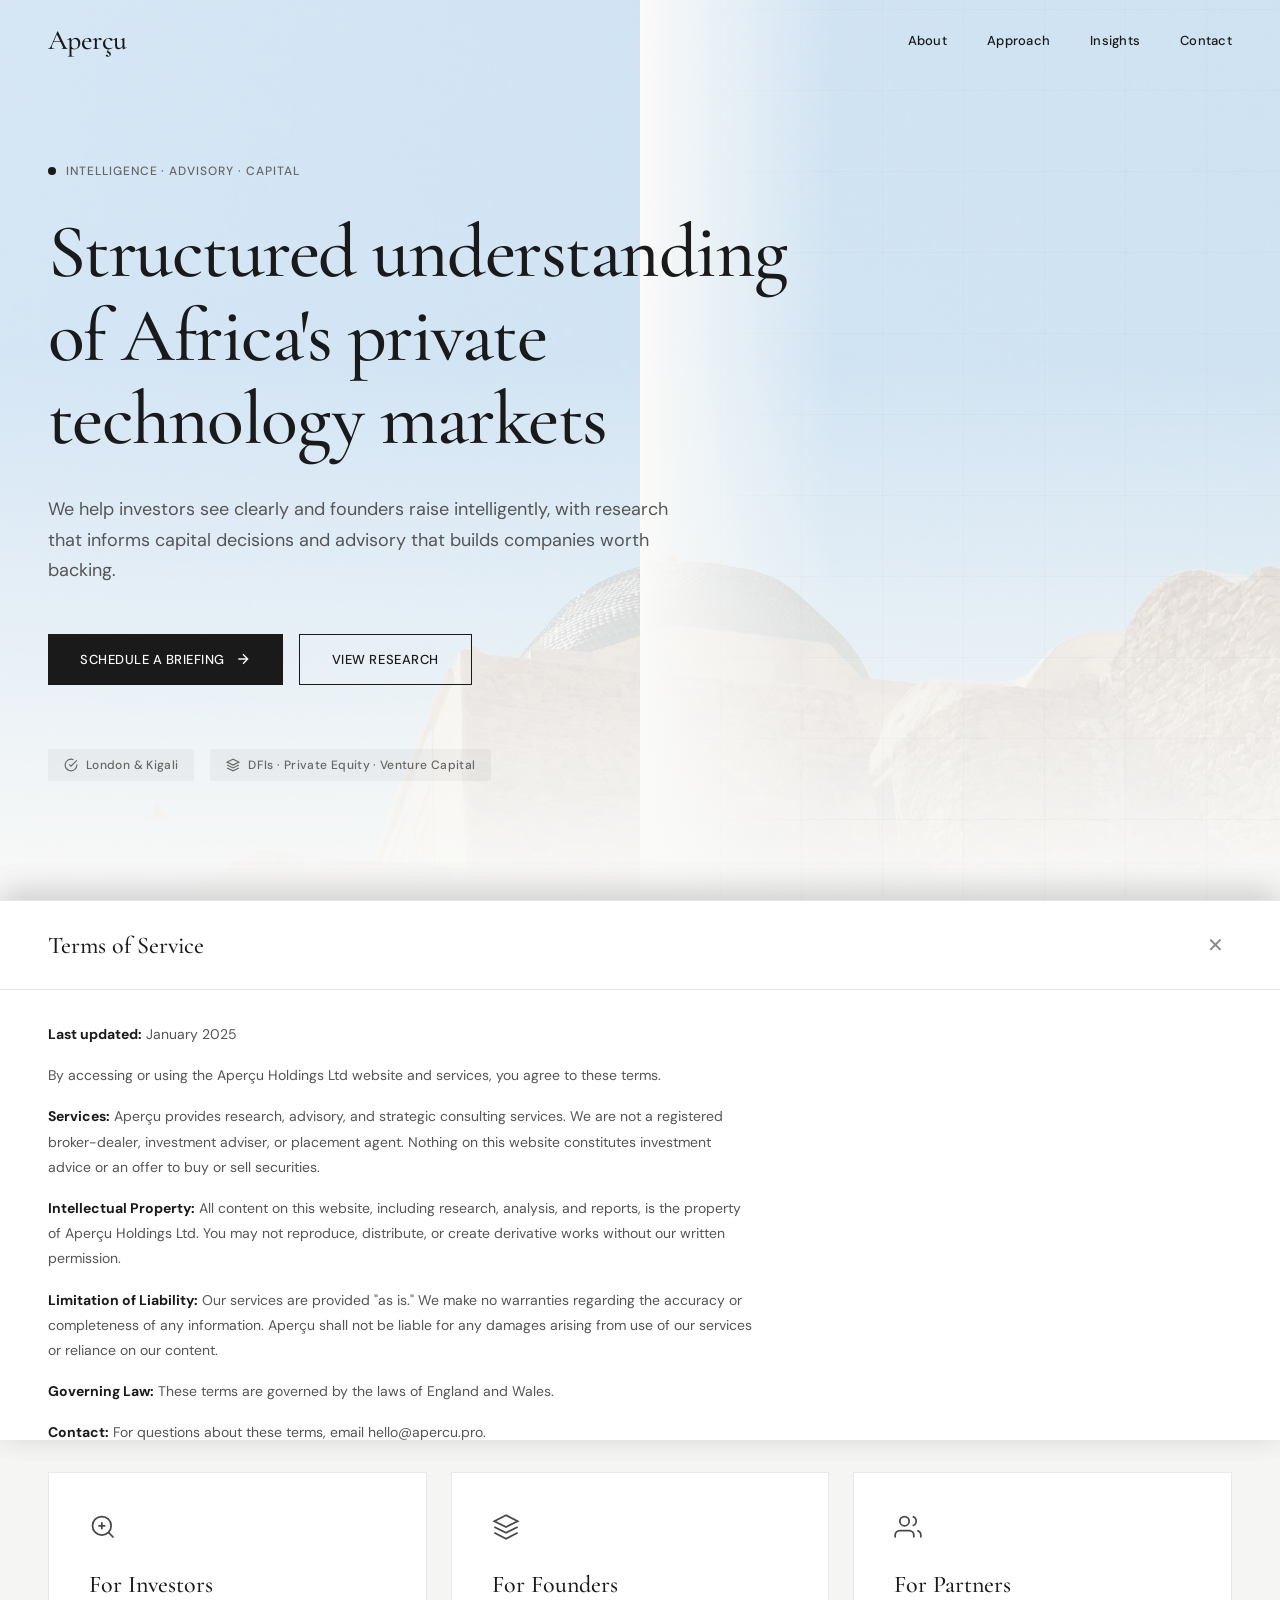
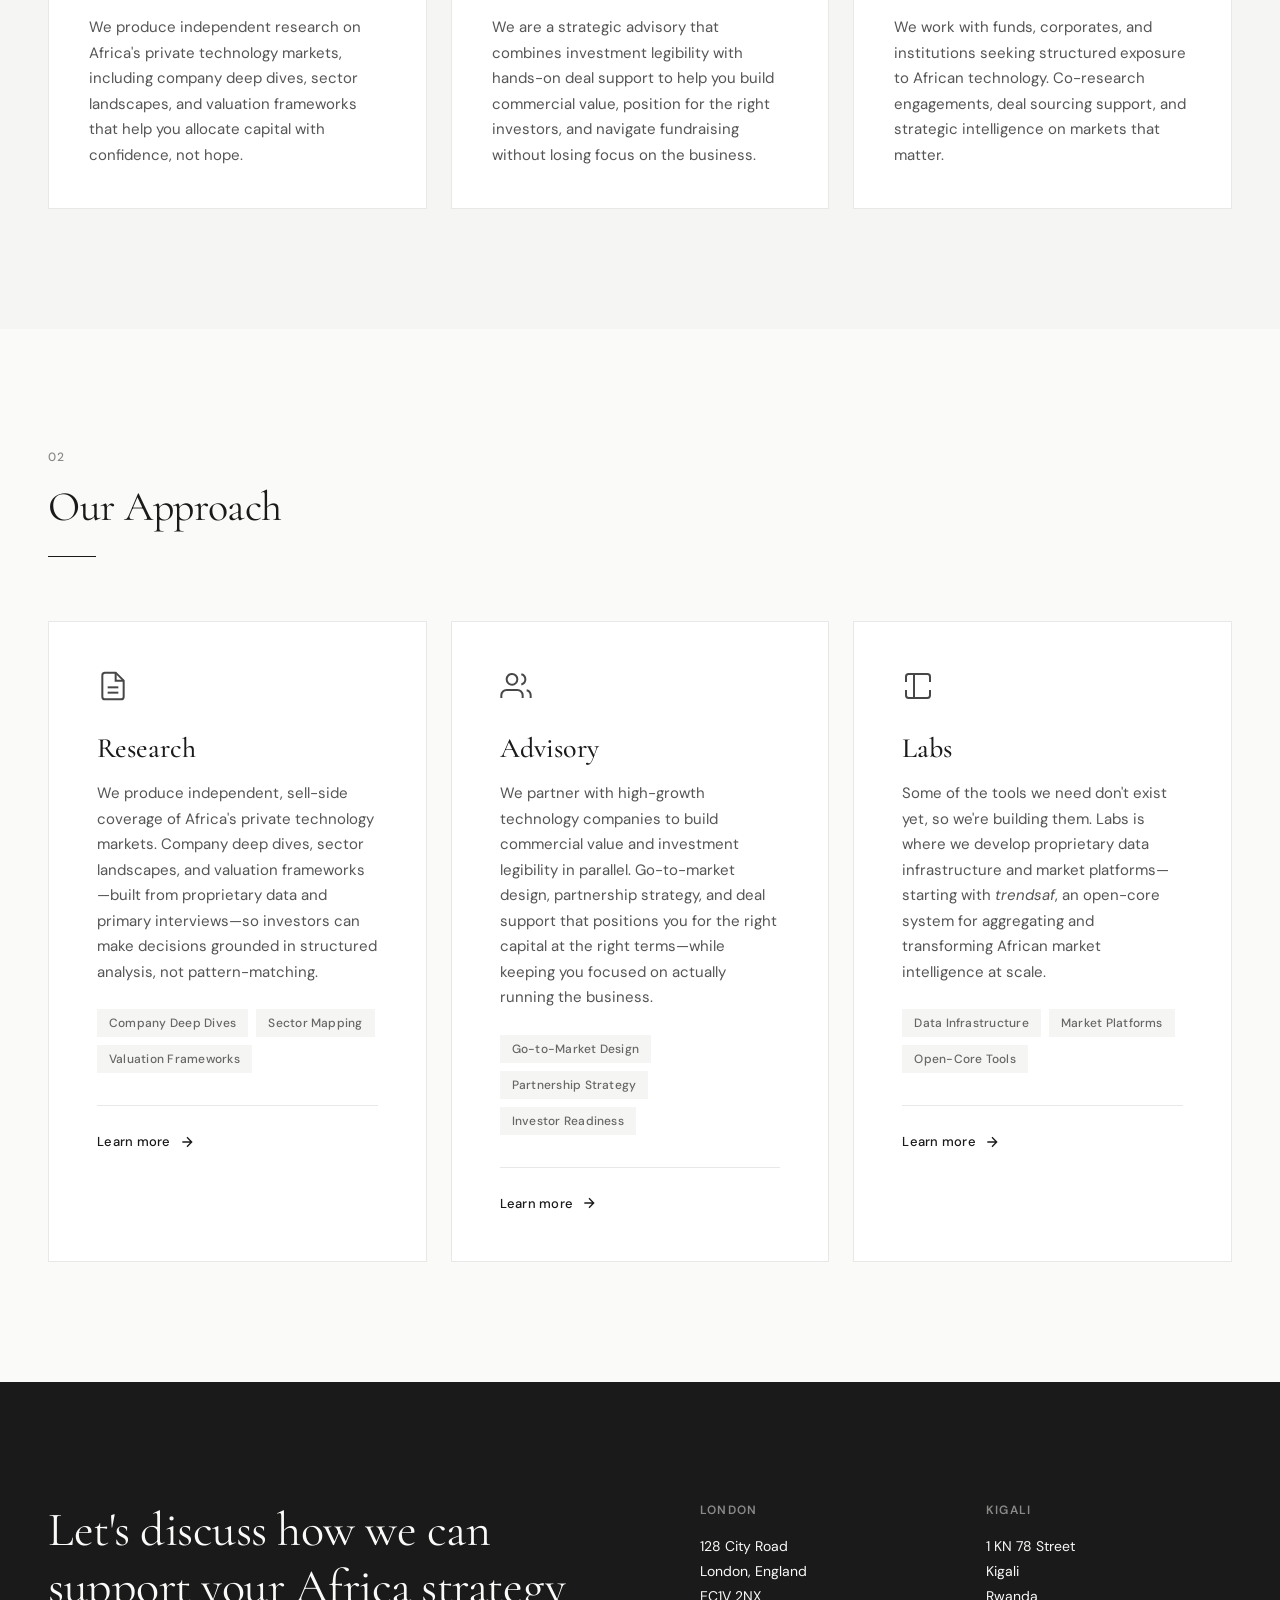
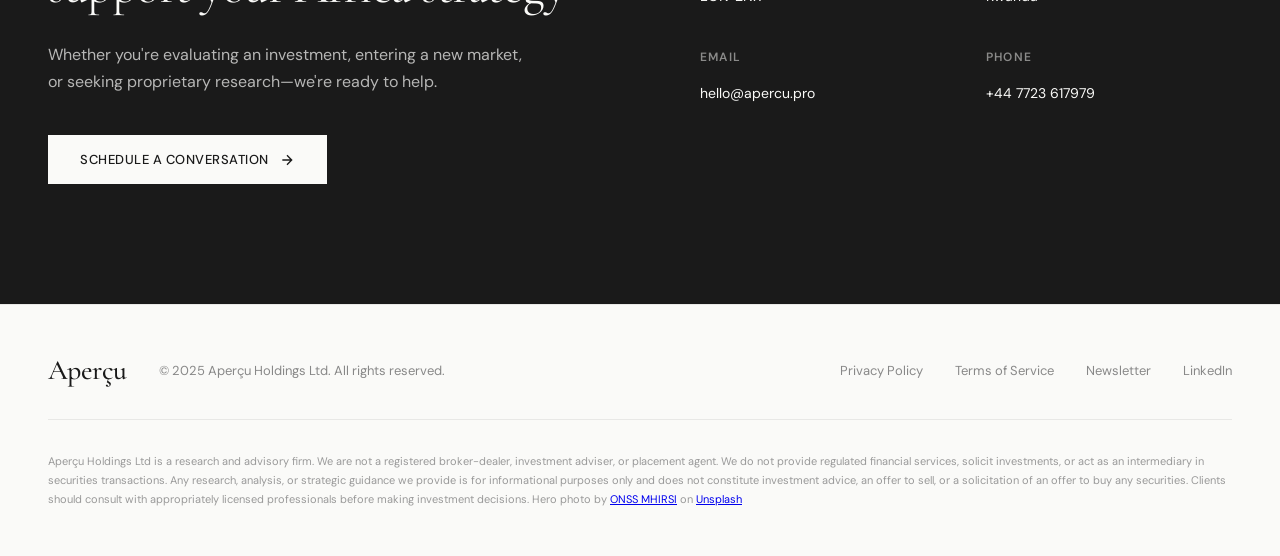
==== commit ee03282c: "Adjust hero section width to 100% and gradient direction to fade up from below Changed the gradient " ====
--- a/index.html
+++ b/index.html
@@ -161,7 +161,7 @@
       position: absolute;
       top: 0;
       right: 0;
-      width: 55%;
+      width: 100%;
       height: 100%;
       background-image: url('./images/hero-bg.jpg');
       background-size: cover;
@@ -177,7 +177,7 @@
       left: 0;
       width: 100%;
       height: 100%;
-      background: linear-gradient(90deg, #FAFAF8 0%, rgba(250,250,248,0) 50%);
+      background: linear-gradient(0deg, #FAFAF8 0%, rgba(250,250,248,0) 60%);
     }
     
     .hero-inner {
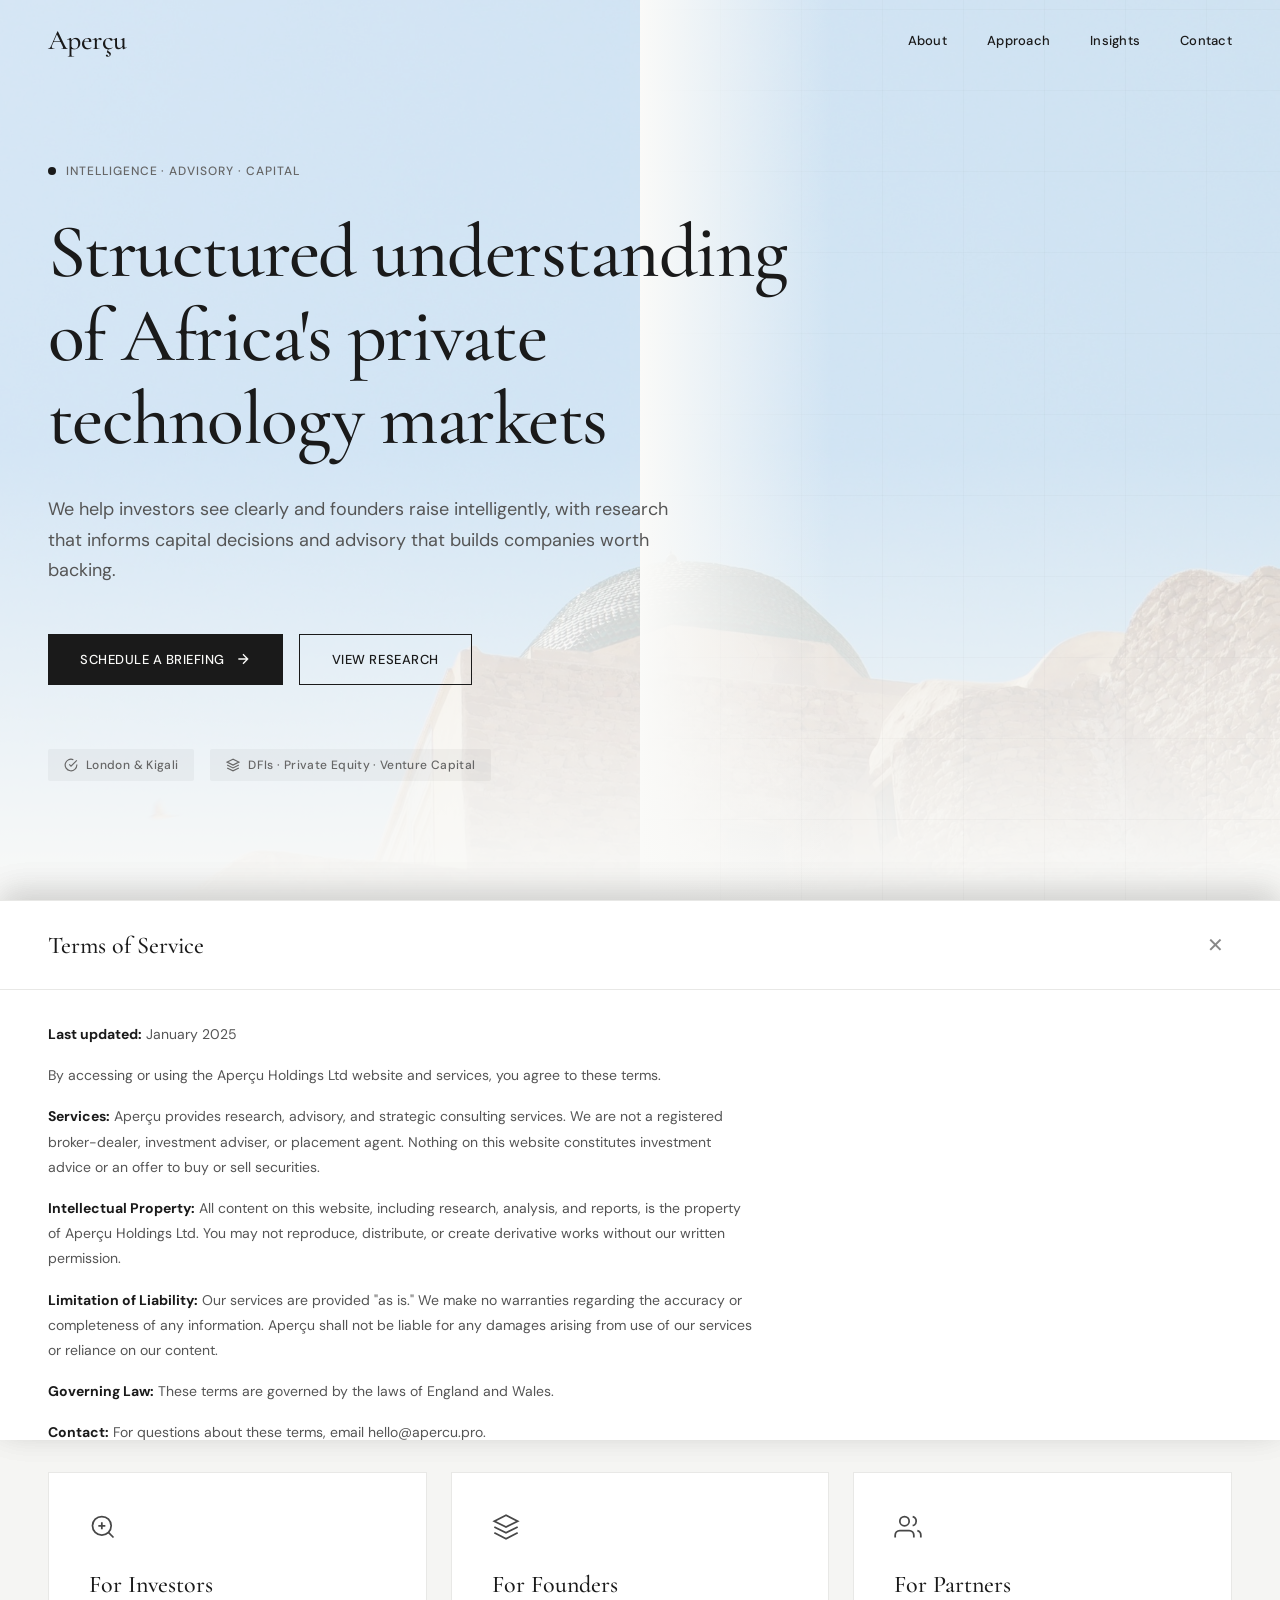
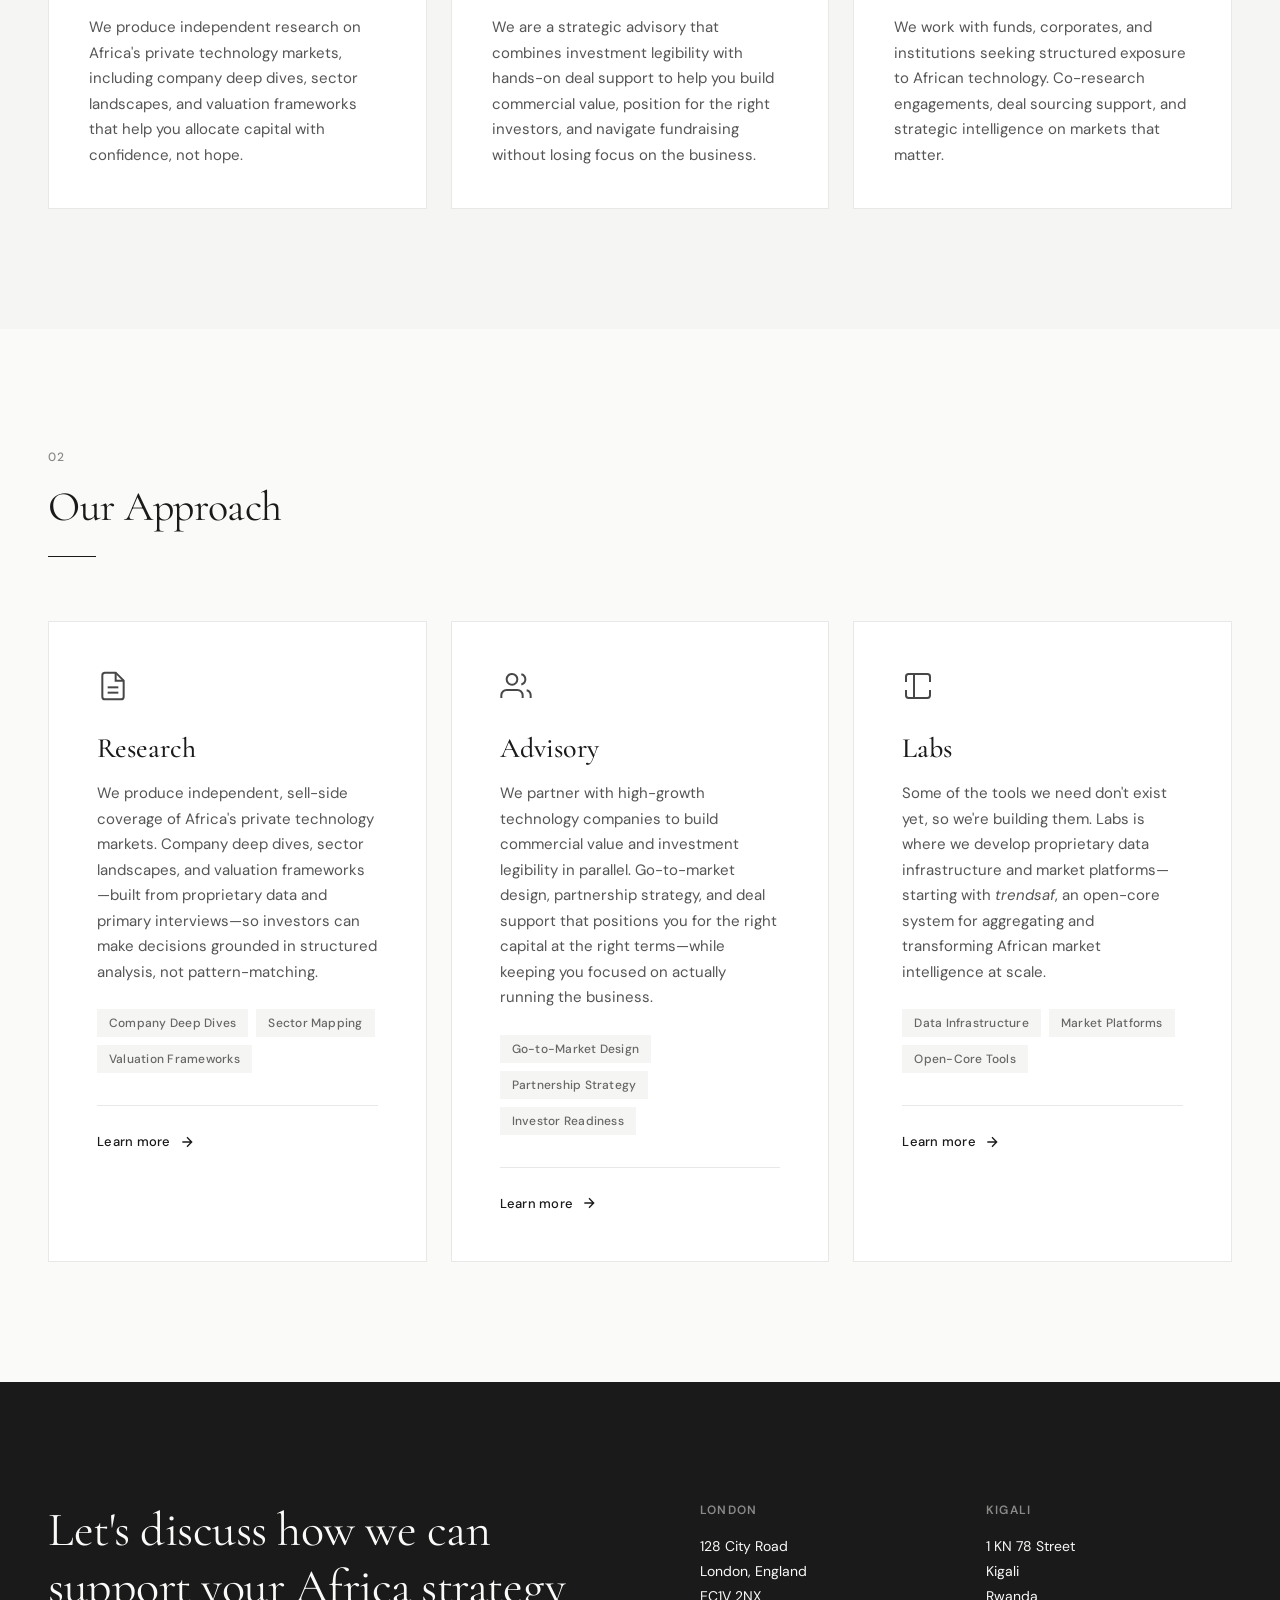
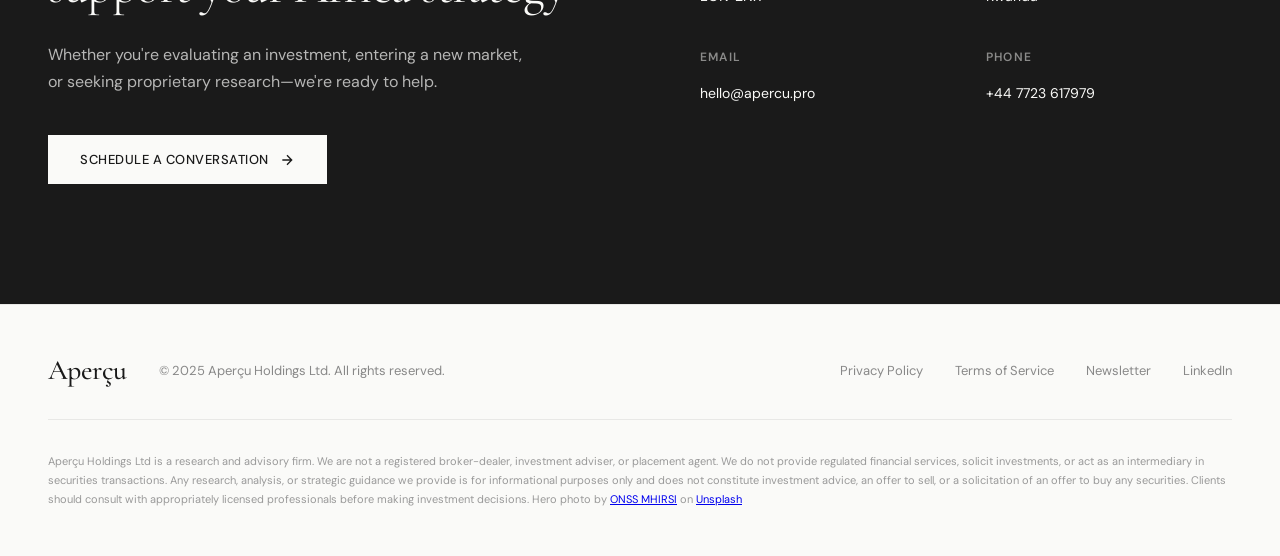
==== commit cc1955ea: "Update gradient direction in hero background from last commit: .hero-bg::after {   content: '';  " ====
--- a/index.html
+++ b/index.html
@@ -171,14 +171,14 @@
     }
     
     .hero-bg::after {
-      content: '';
-      position: absolute;
-      top: 0;
-      left: 0;
-      width: 100%;
-      height: 100%;
-      background: linear-gradient(0deg, #FAFAF8 0%, rgba(250,250,248,0) 60%);
-    }
+  content: '';
+  position: absolute;
+  top: 0;
+  left: 0;
+  width: 100%;
+  height: 100%;
+  background: linear-gradient(to top, #FAFAF8 0%, rgba(250,250,248,0) 50%);
+}
     
     .hero-inner {
       max-width: 1400px;
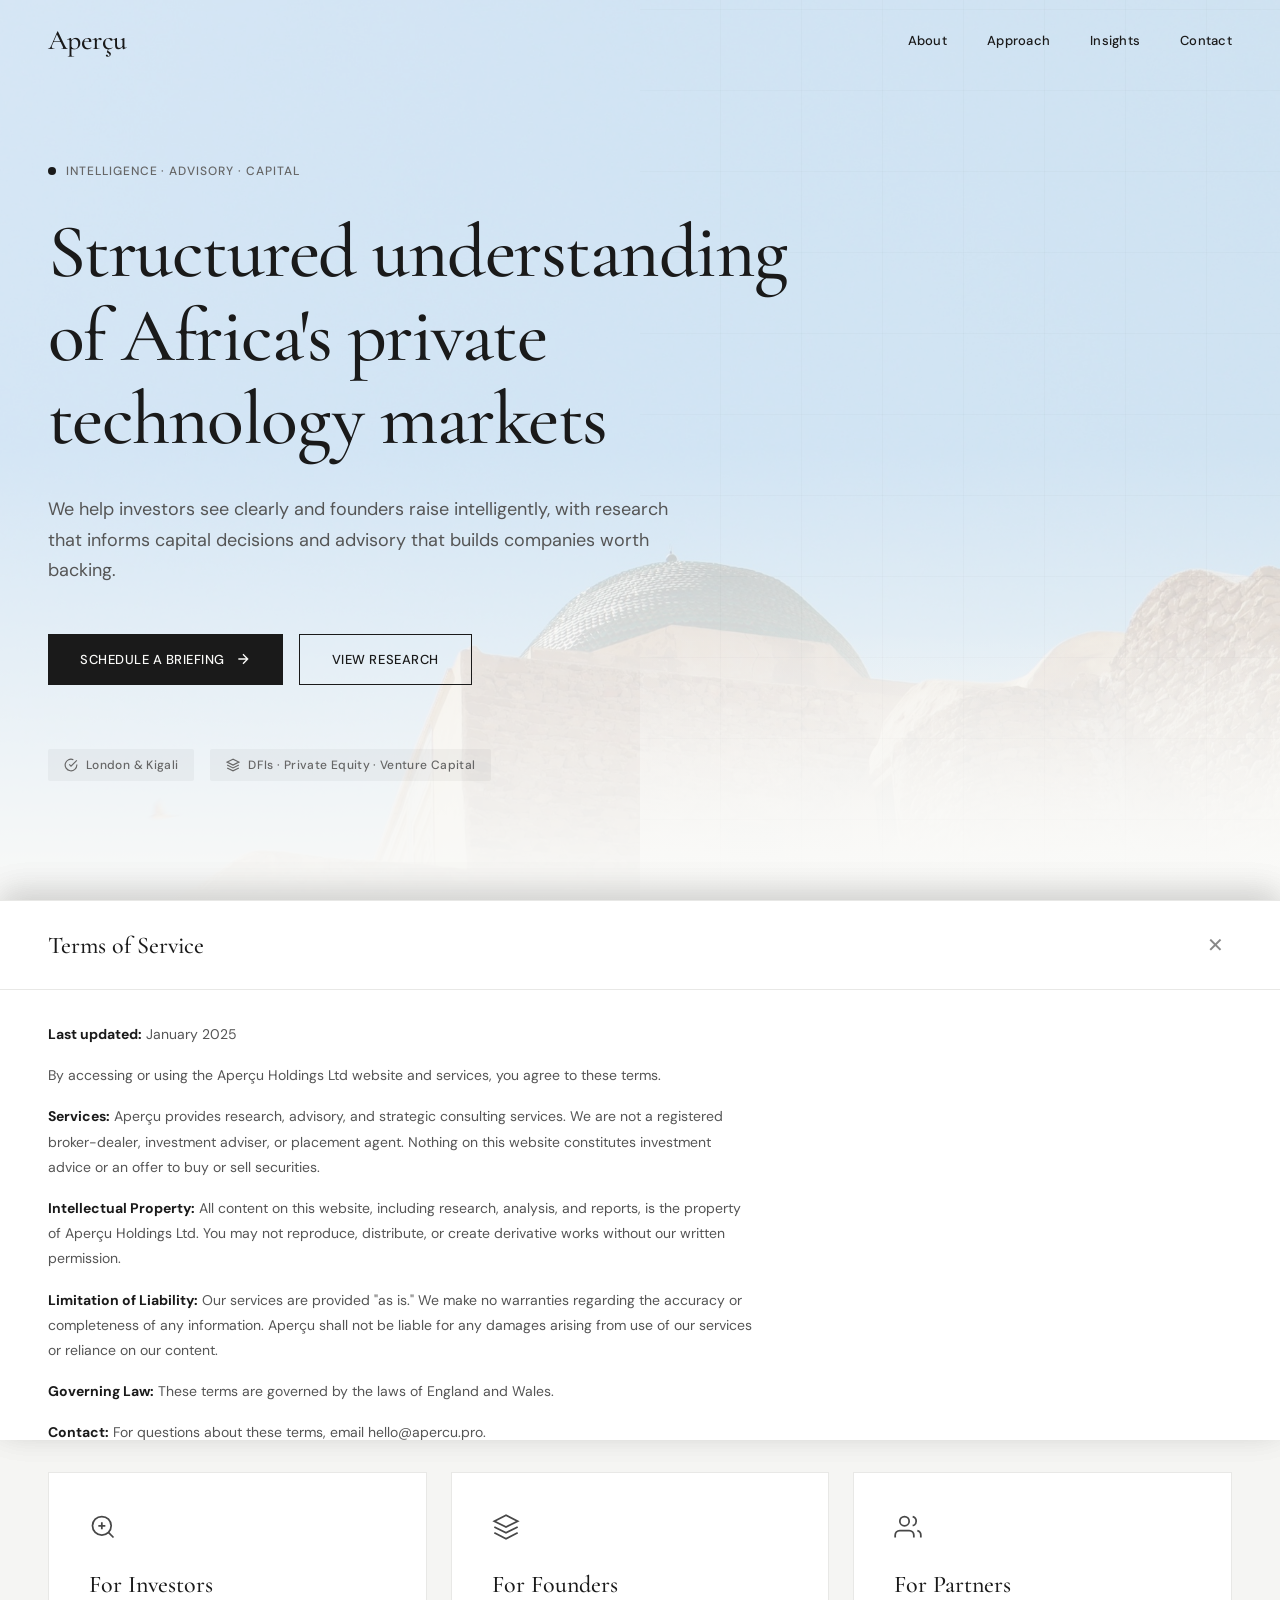
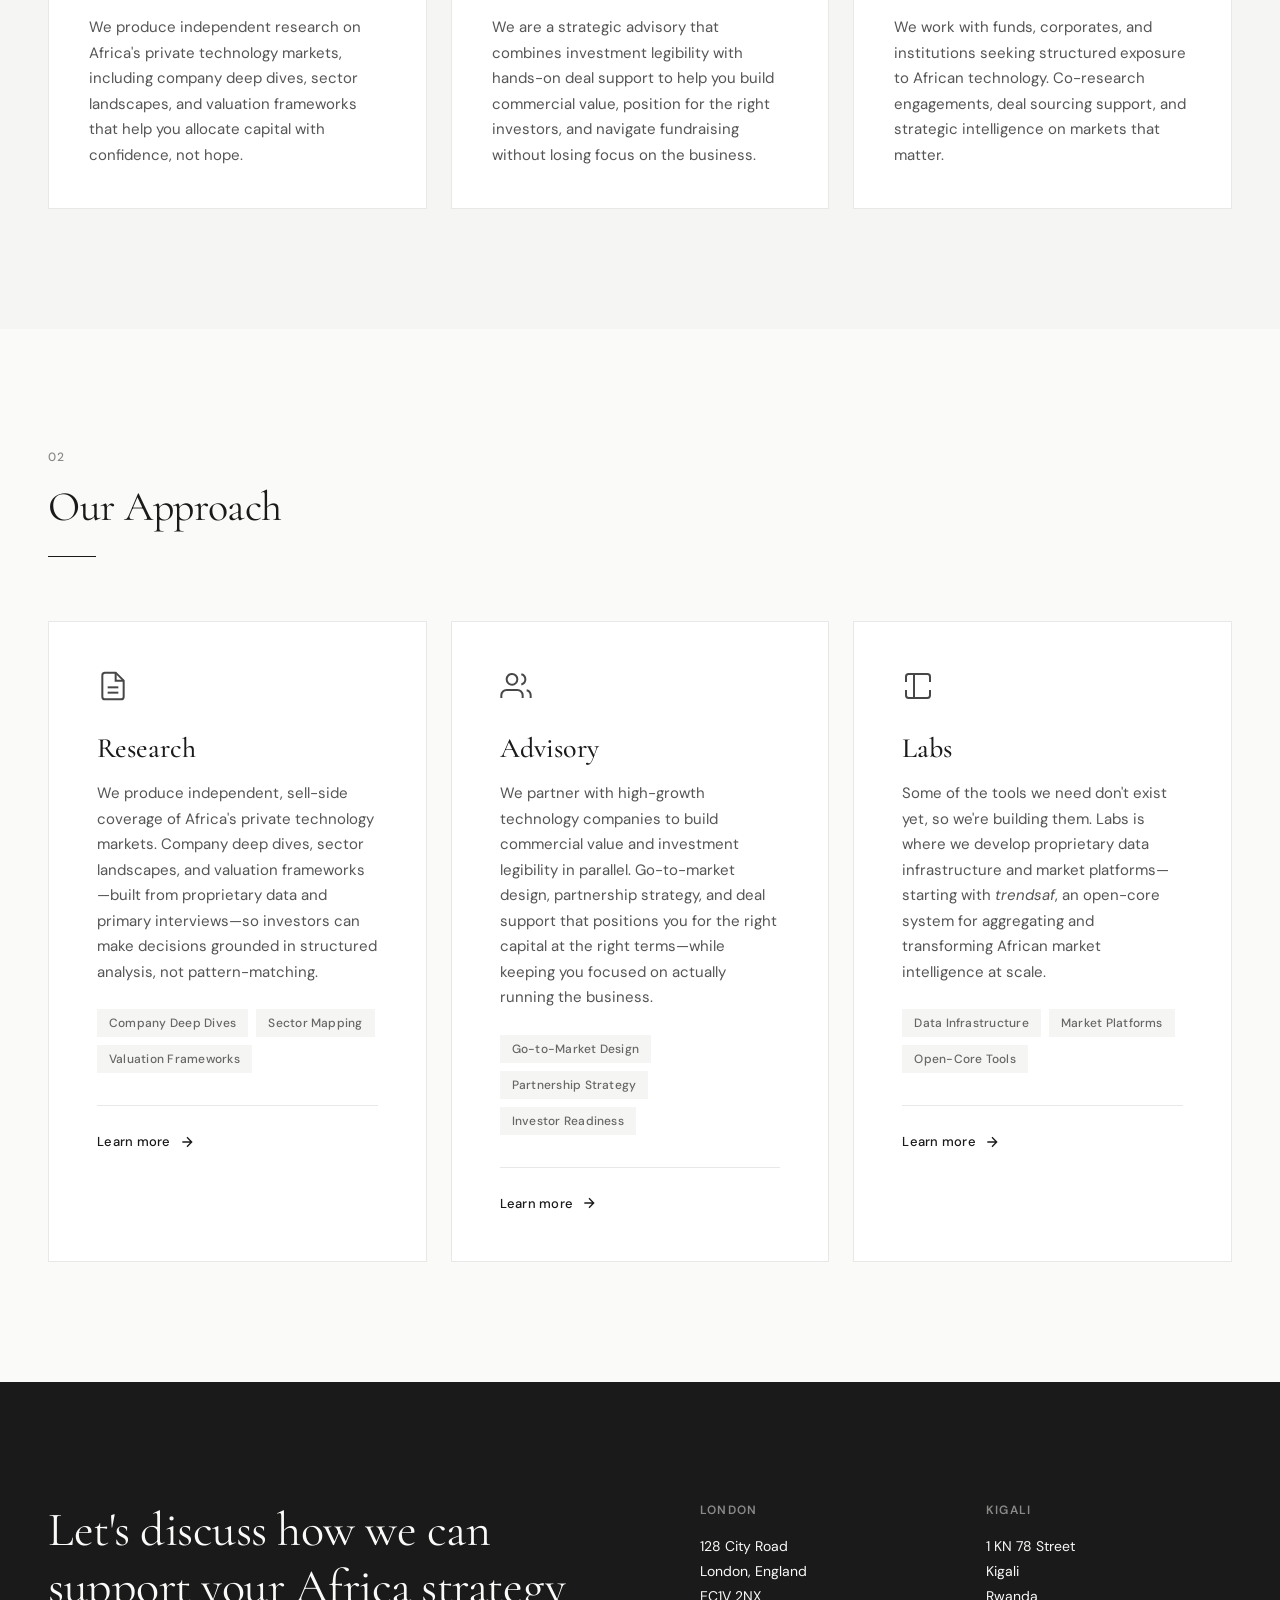
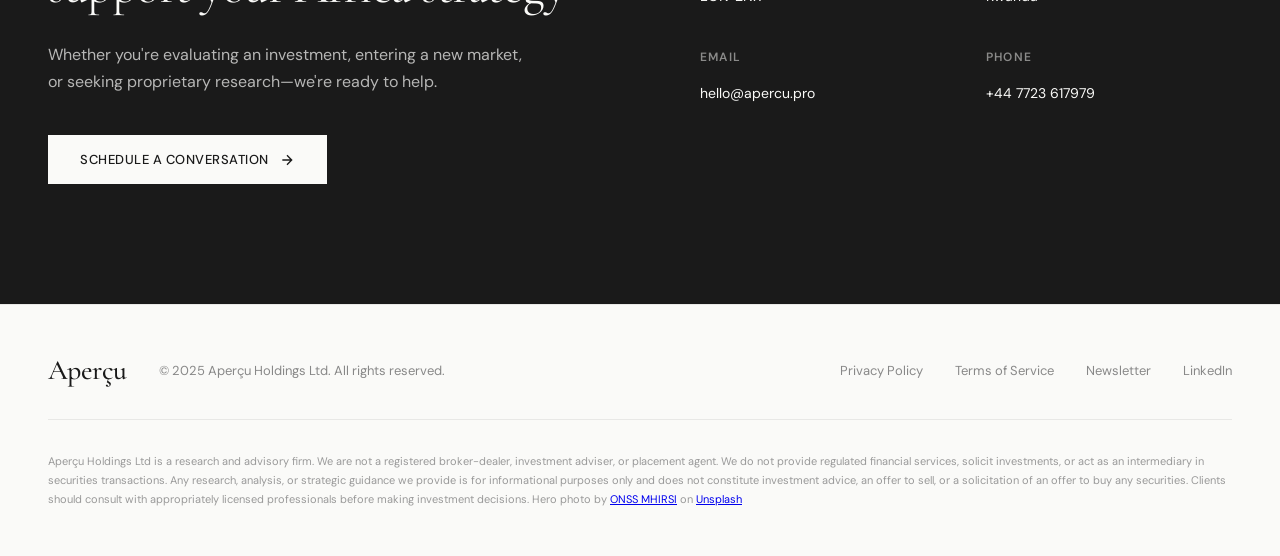
==== commit 4cc72bed: "Refactor CSS for hero background styles Changed line 296 from 90deg to 9deg" ====
--- a/index.html
+++ b/index.html
@@ -171,14 +171,14 @@
     }
     
     .hero-bg::after {
-  content: '';
-  position: absolute;
-  top: 0;
-  left: 0;
-  width: 100%;
-  height: 100%;
-  background: linear-gradient(to top, #FAFAF8 0%, rgba(250,250,248,0) 50%);
-}
+      content: '';
+      position: absolute;
+      top: 0;
+      left: 0;
+      width: 100%;
+      height: 100%;
+      background: linear-gradient(to top, #FAFAF8 0%, rgba(250,250,248,0) 50%);
+    }
     
     .hero-inner {
       max-width: 1400px;
@@ -293,7 +293,7 @@
       width: 50%;
       height: 100%;
       background: 
-        linear-gradient(90deg, rgba(250,250,248,1) 0%, rgba(250,250,248,0) 30%),
+        linear-gradient(0deg, rgba(250,250,248,1) 0%, rgba(250,250,248,0) 30%),
         repeating-linear-gradient(0deg, transparent, transparent 80px, rgba(0,0,0,0.02) 80px, rgba(0,0,0,0.02) 81px),
         repeating-linear-gradient(90deg, transparent, transparent 80px, rgba(0,0,0,0.02) 80px, rgba(0,0,0,0.02) 81px);
       pointer-events: none;
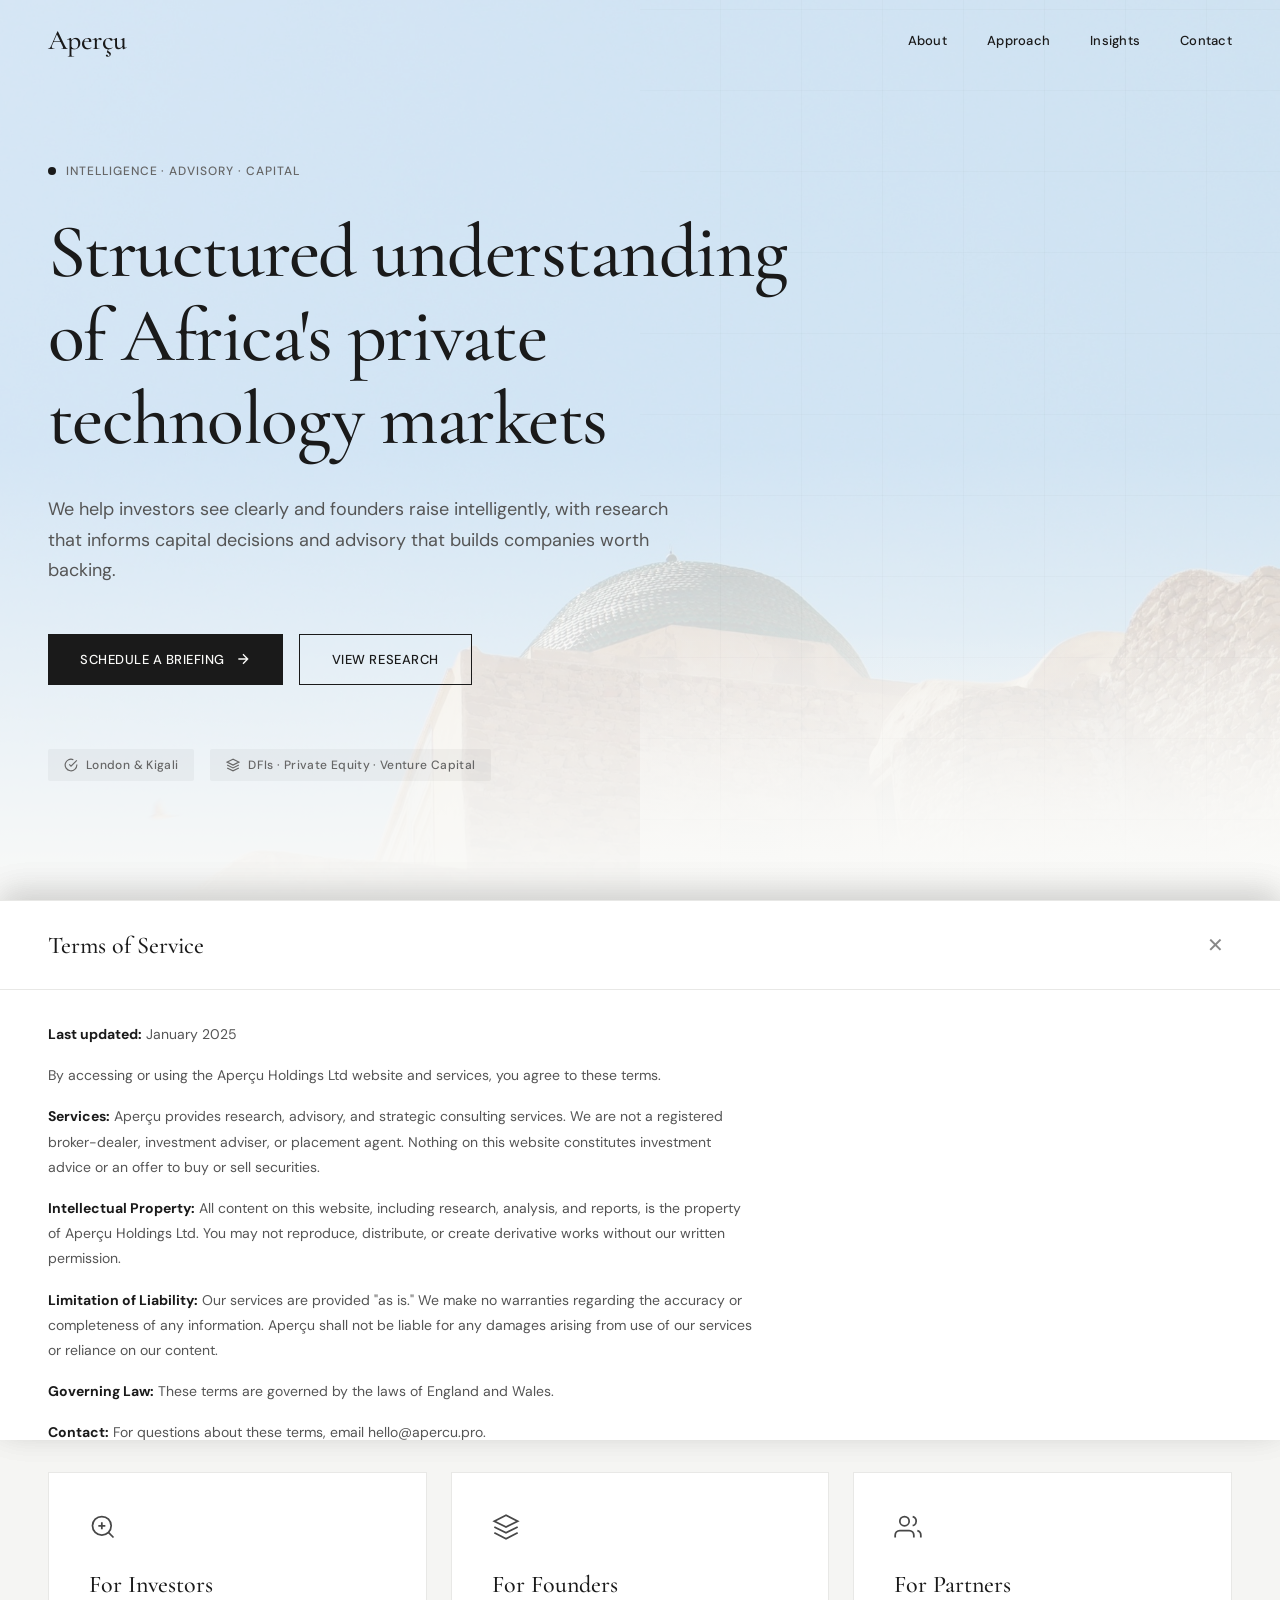
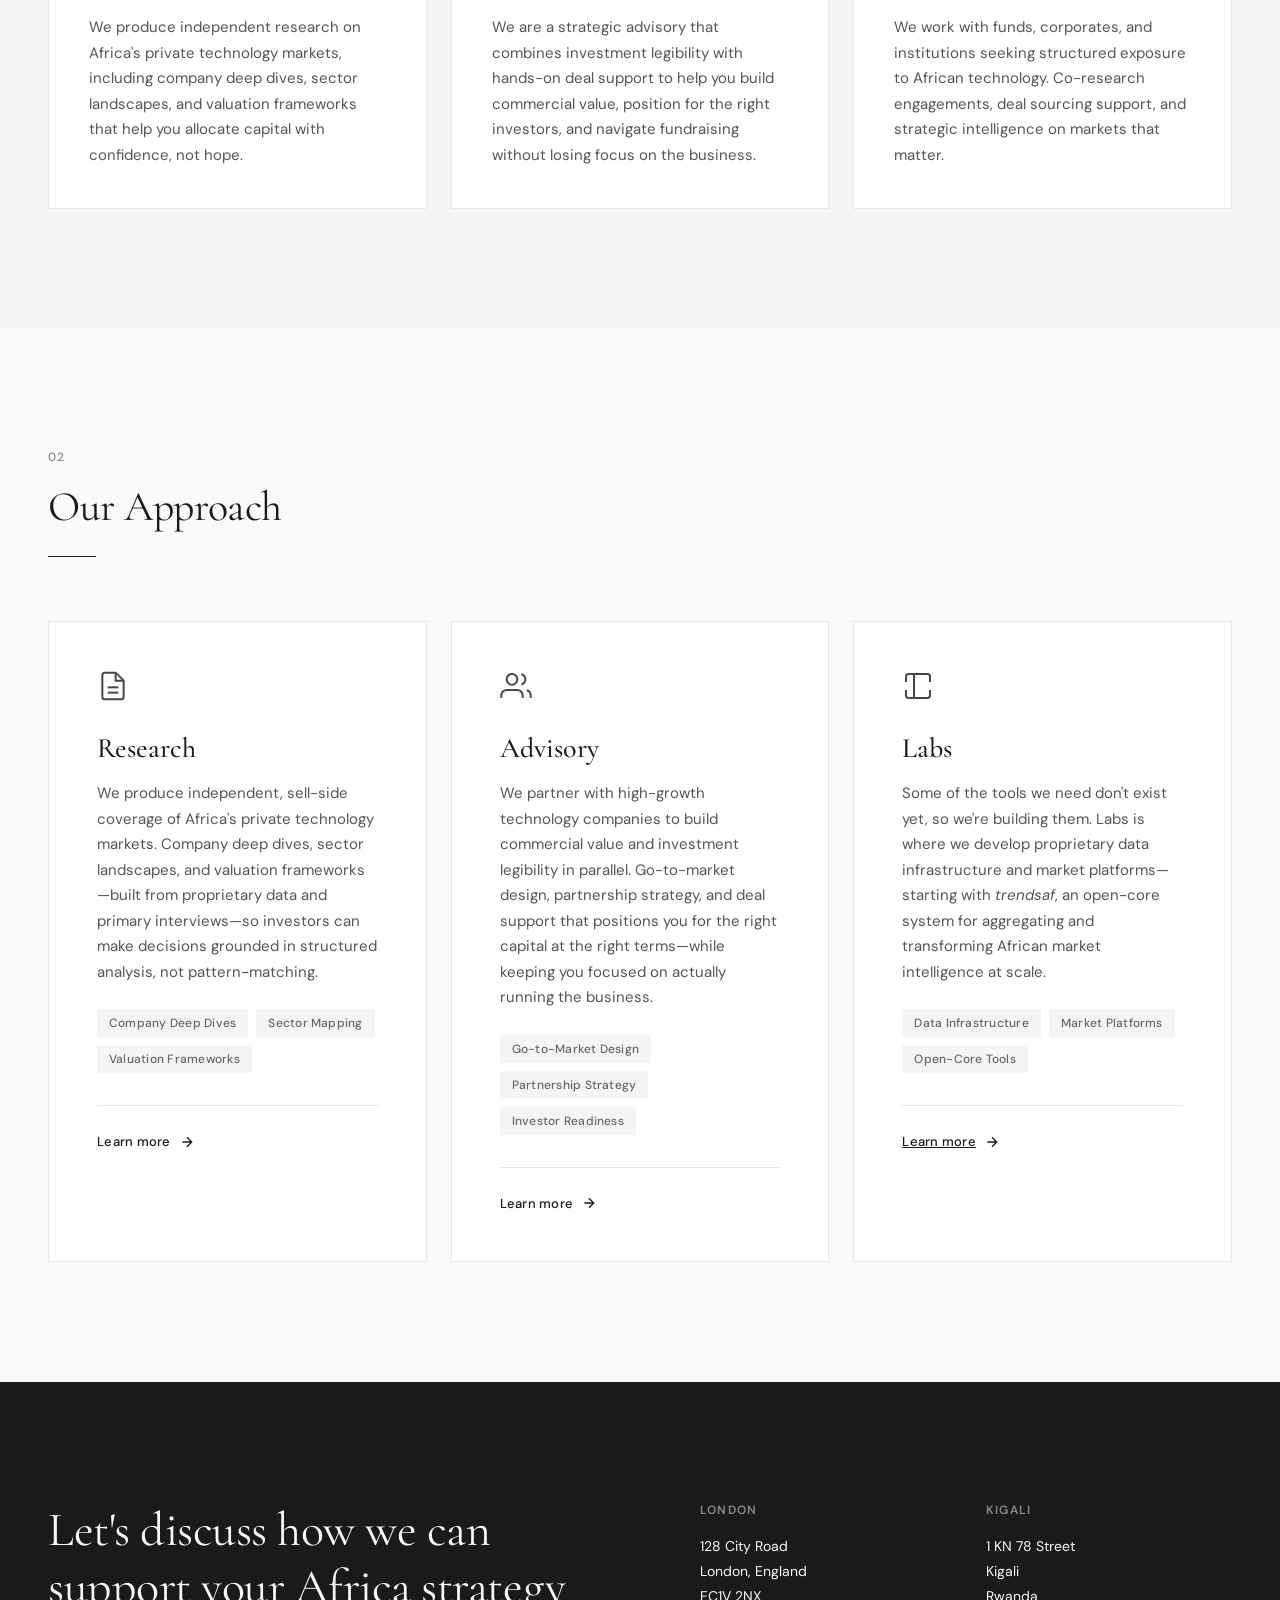
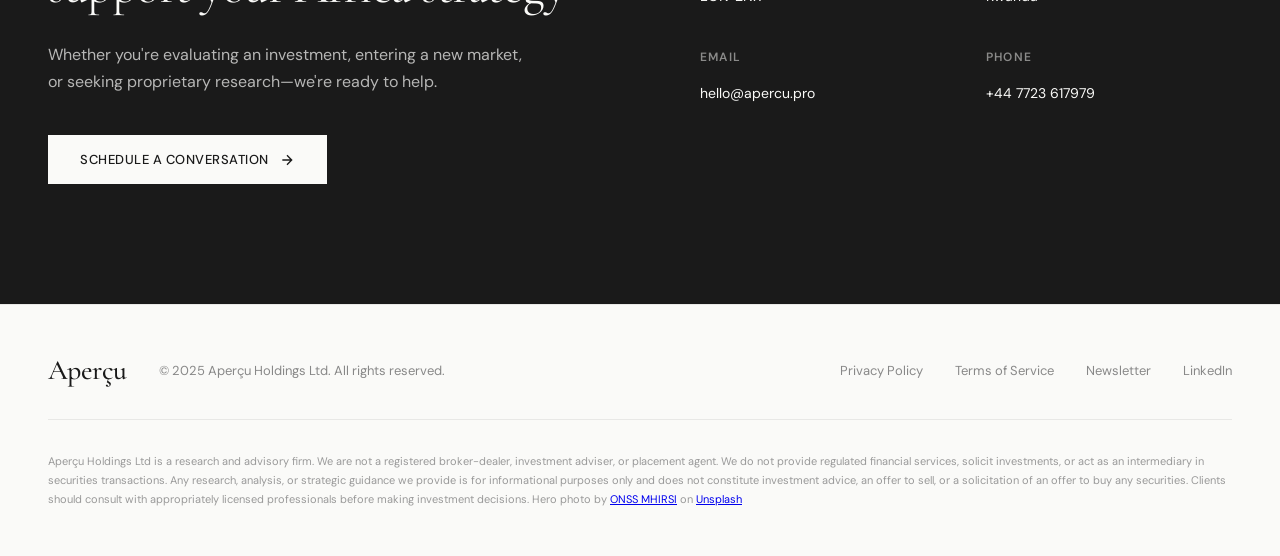
==== commit d13f936d: "Change 'Learn more' span to anchor tag Replaced 'Learn more' span with an anchor tag for better acce" ====
--- a/index.html
+++ b/index.html
@@ -1167,12 +1167,12 @@
               <span class="service-feature">Open-Core Tools</span>
             </div>
             <div class="service-footer">
-              <span class="service-link">
-                Learn more
-                <svg class="service-arrow" width="16" height="16" viewBox="0 0 24 24" fill="none" stroke="currentColor" stroke-width="2">
-                  <path d="M5 12h14M12 5l7 7-7 7"/>
-                </svg>
-              </span>
+              <a href="/labs/" class="service-link">
+  Learn more
+  <svg class="service-arrow" width="16" height="16" viewBox="0 0 24 24" fill="none" stroke="currentColor" stroke-width="2">
+    <path d="M5 12h14M12 5l7 7-7 7"/>
+  </svg>
+</a>
             </div>
           </div>
         </div>
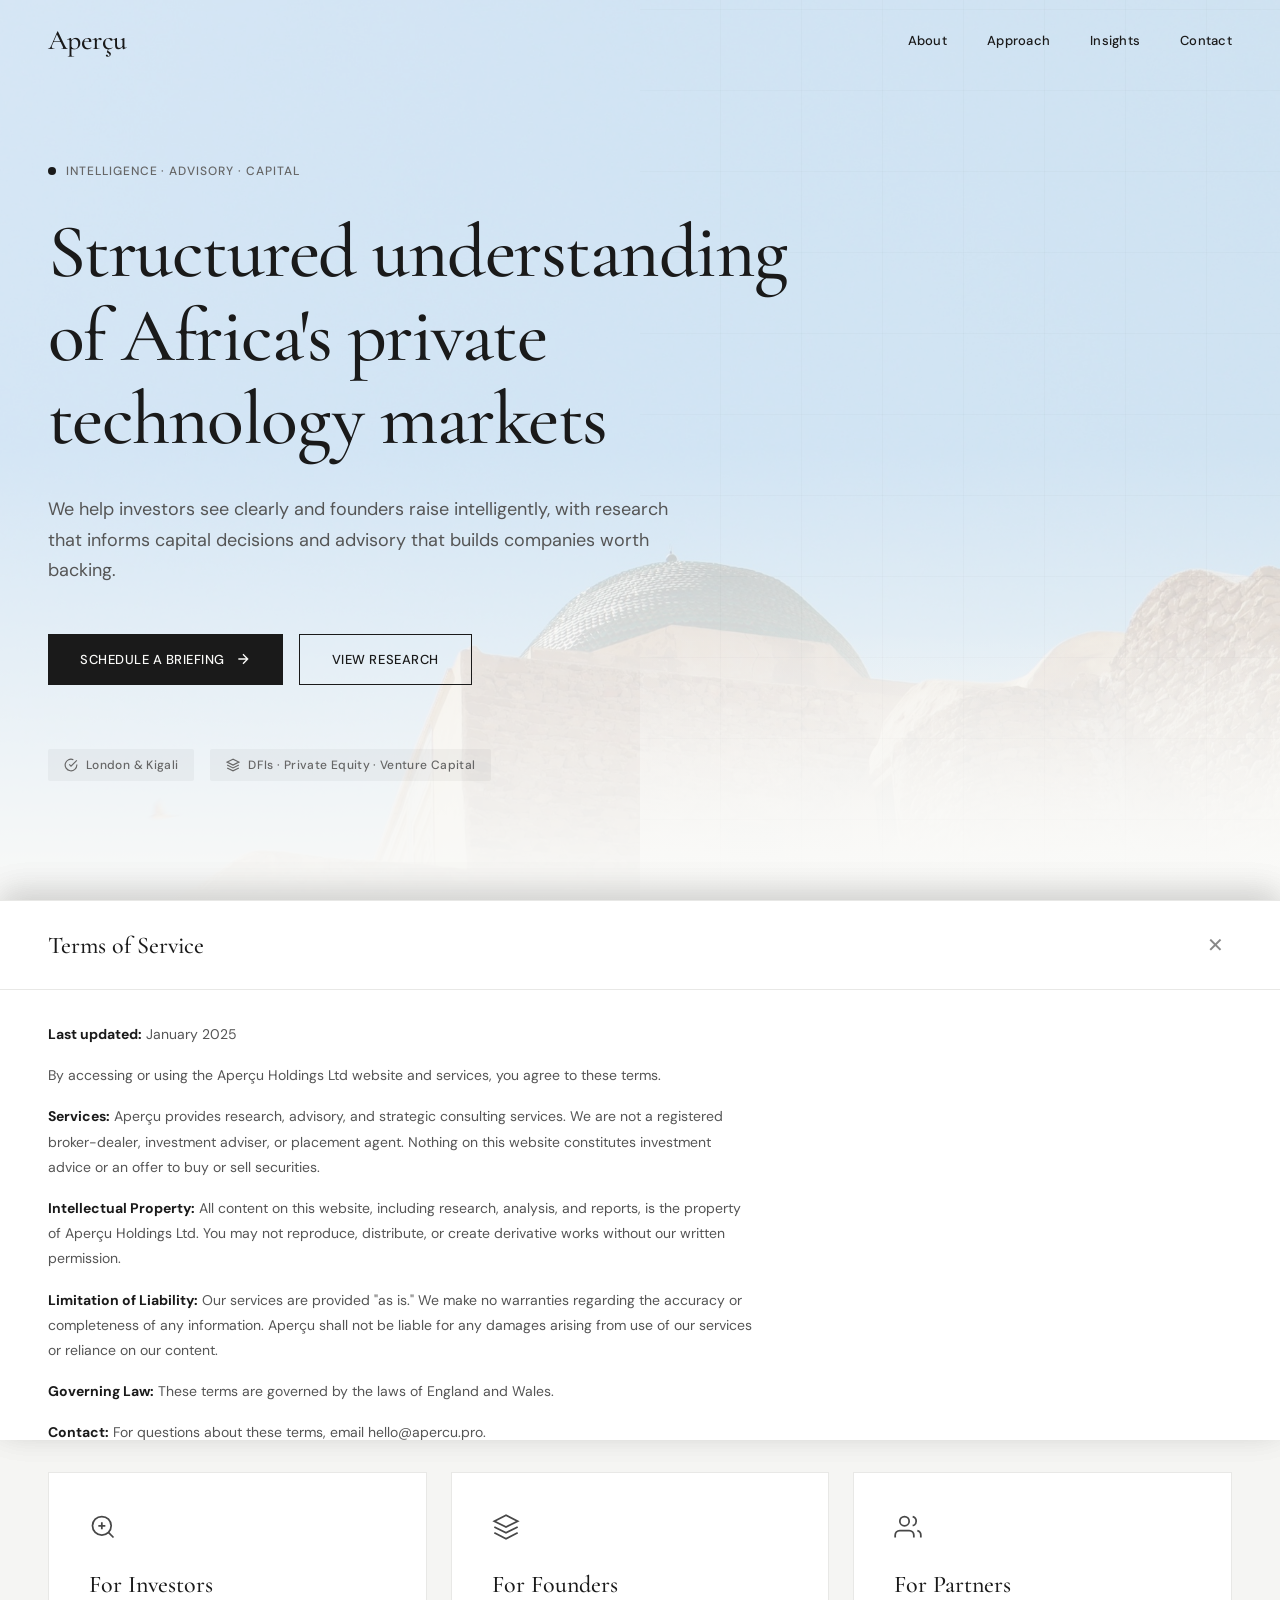
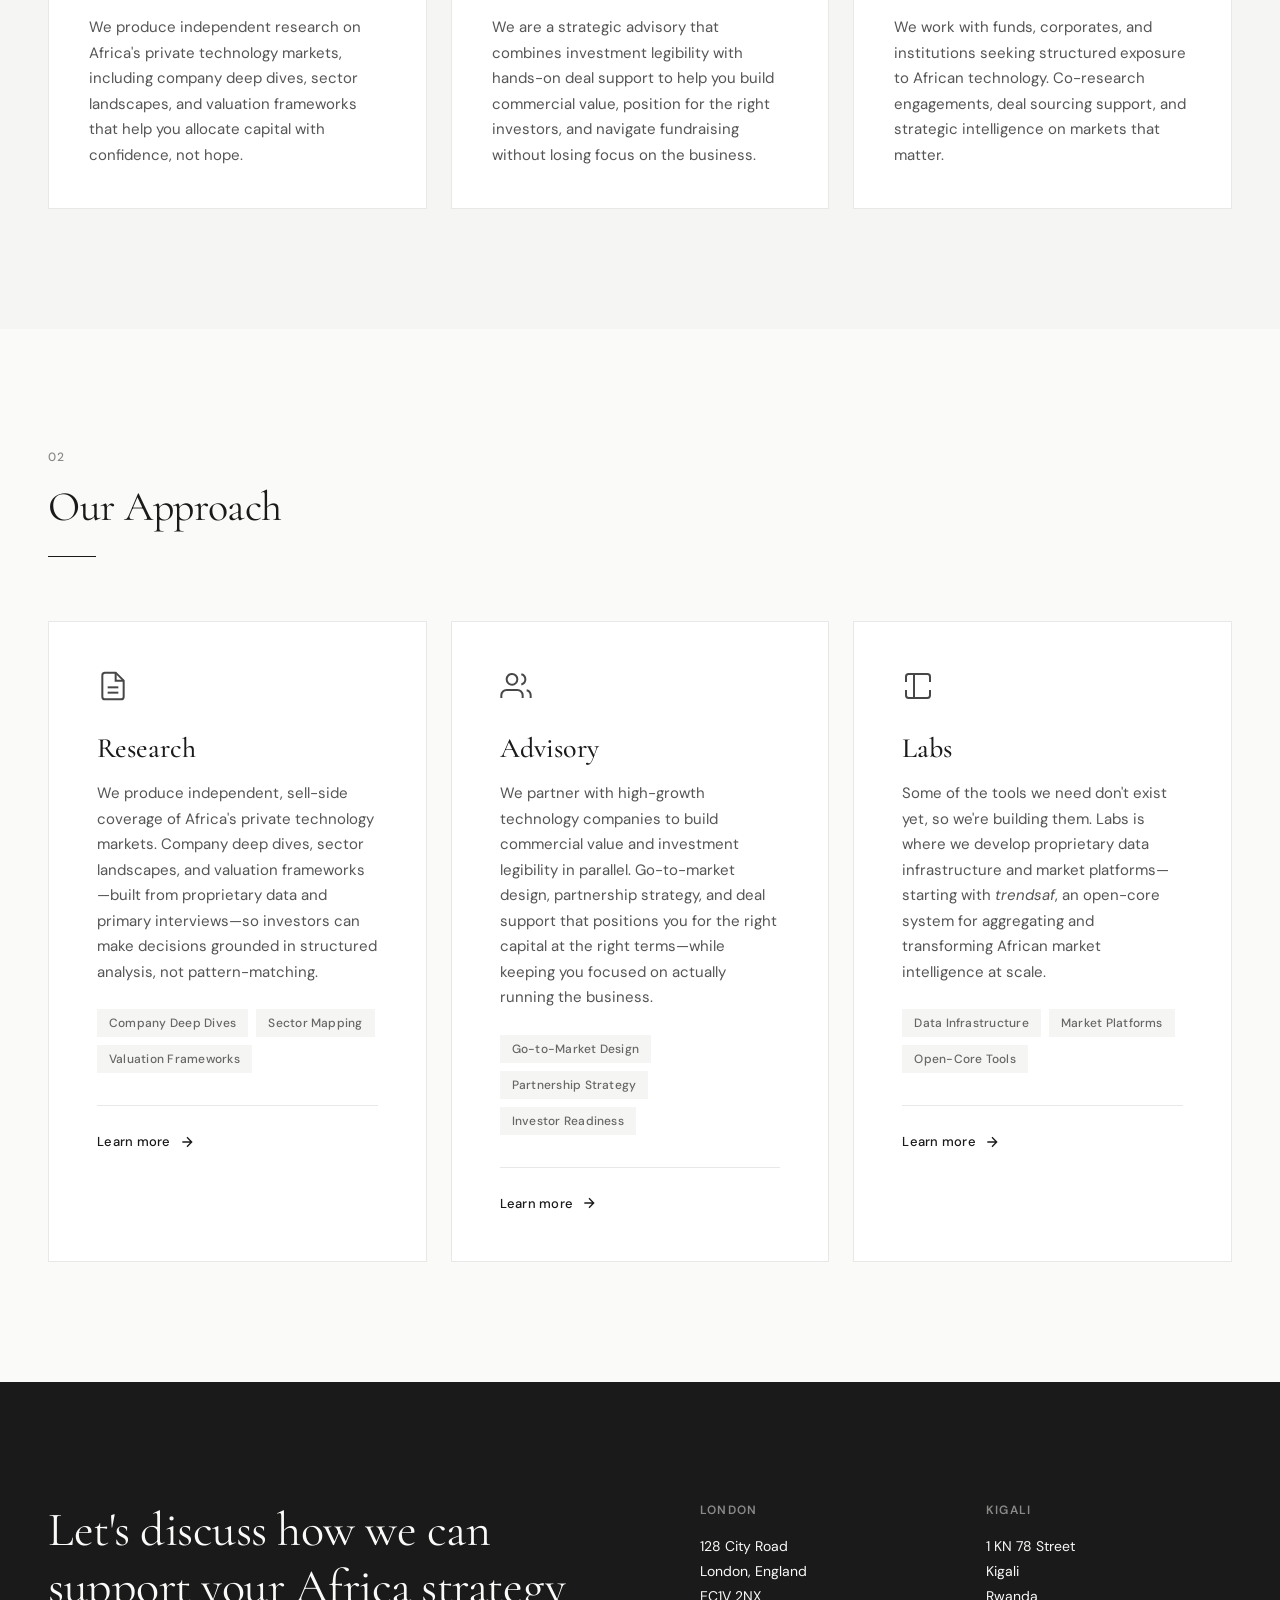
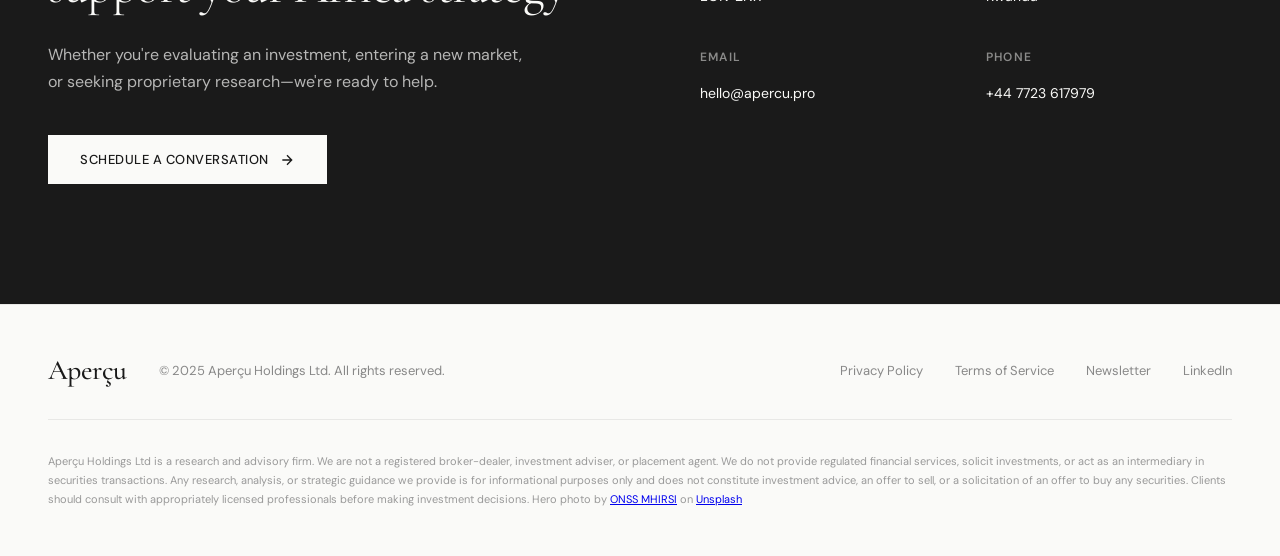
==== commit 76669e98: "Add service-link styles for color and decoration" ====
--- a/index.html
+++ b/index.html
@@ -887,6 +887,11 @@
         padding: 24px;
       }
     }
+
+    .service-link {
+  color: inherit;
+  text-decoration: none;
+}
     
     @media (max-width: 600px) {
       .hero-cta {
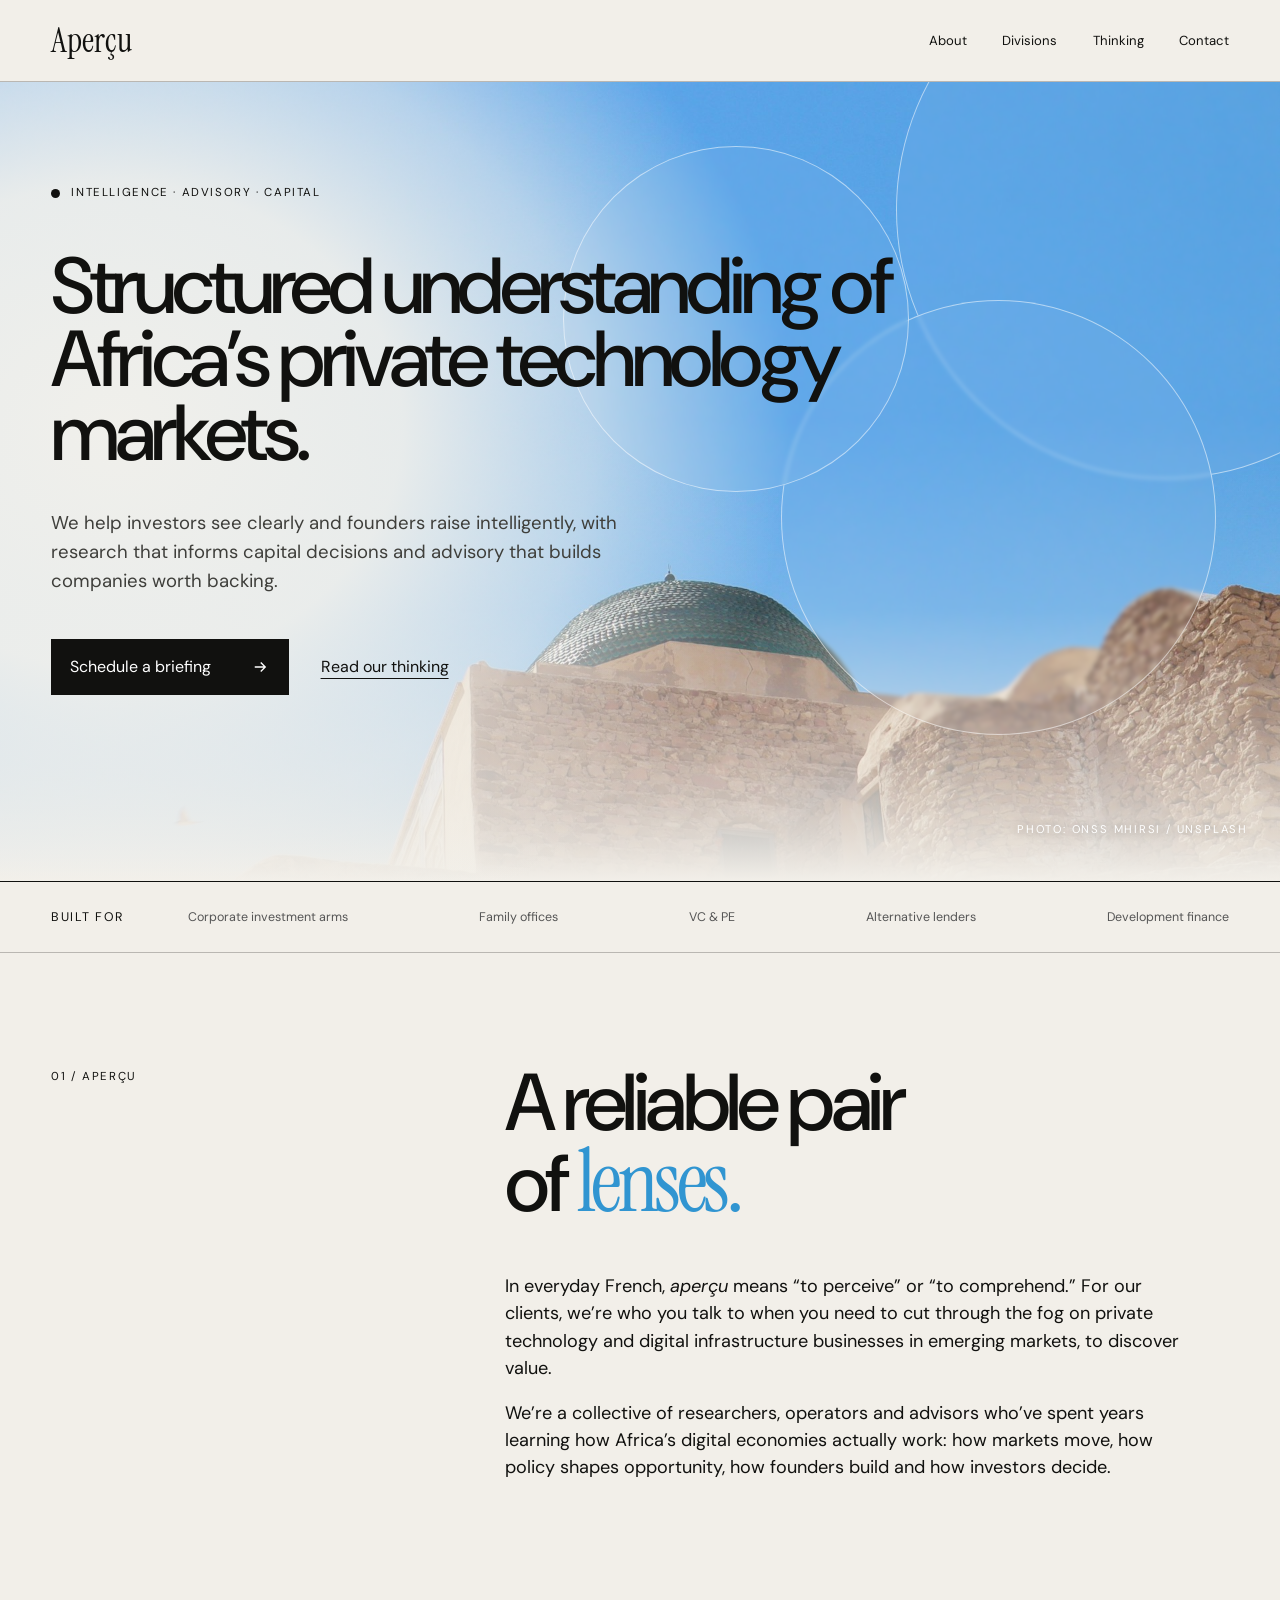
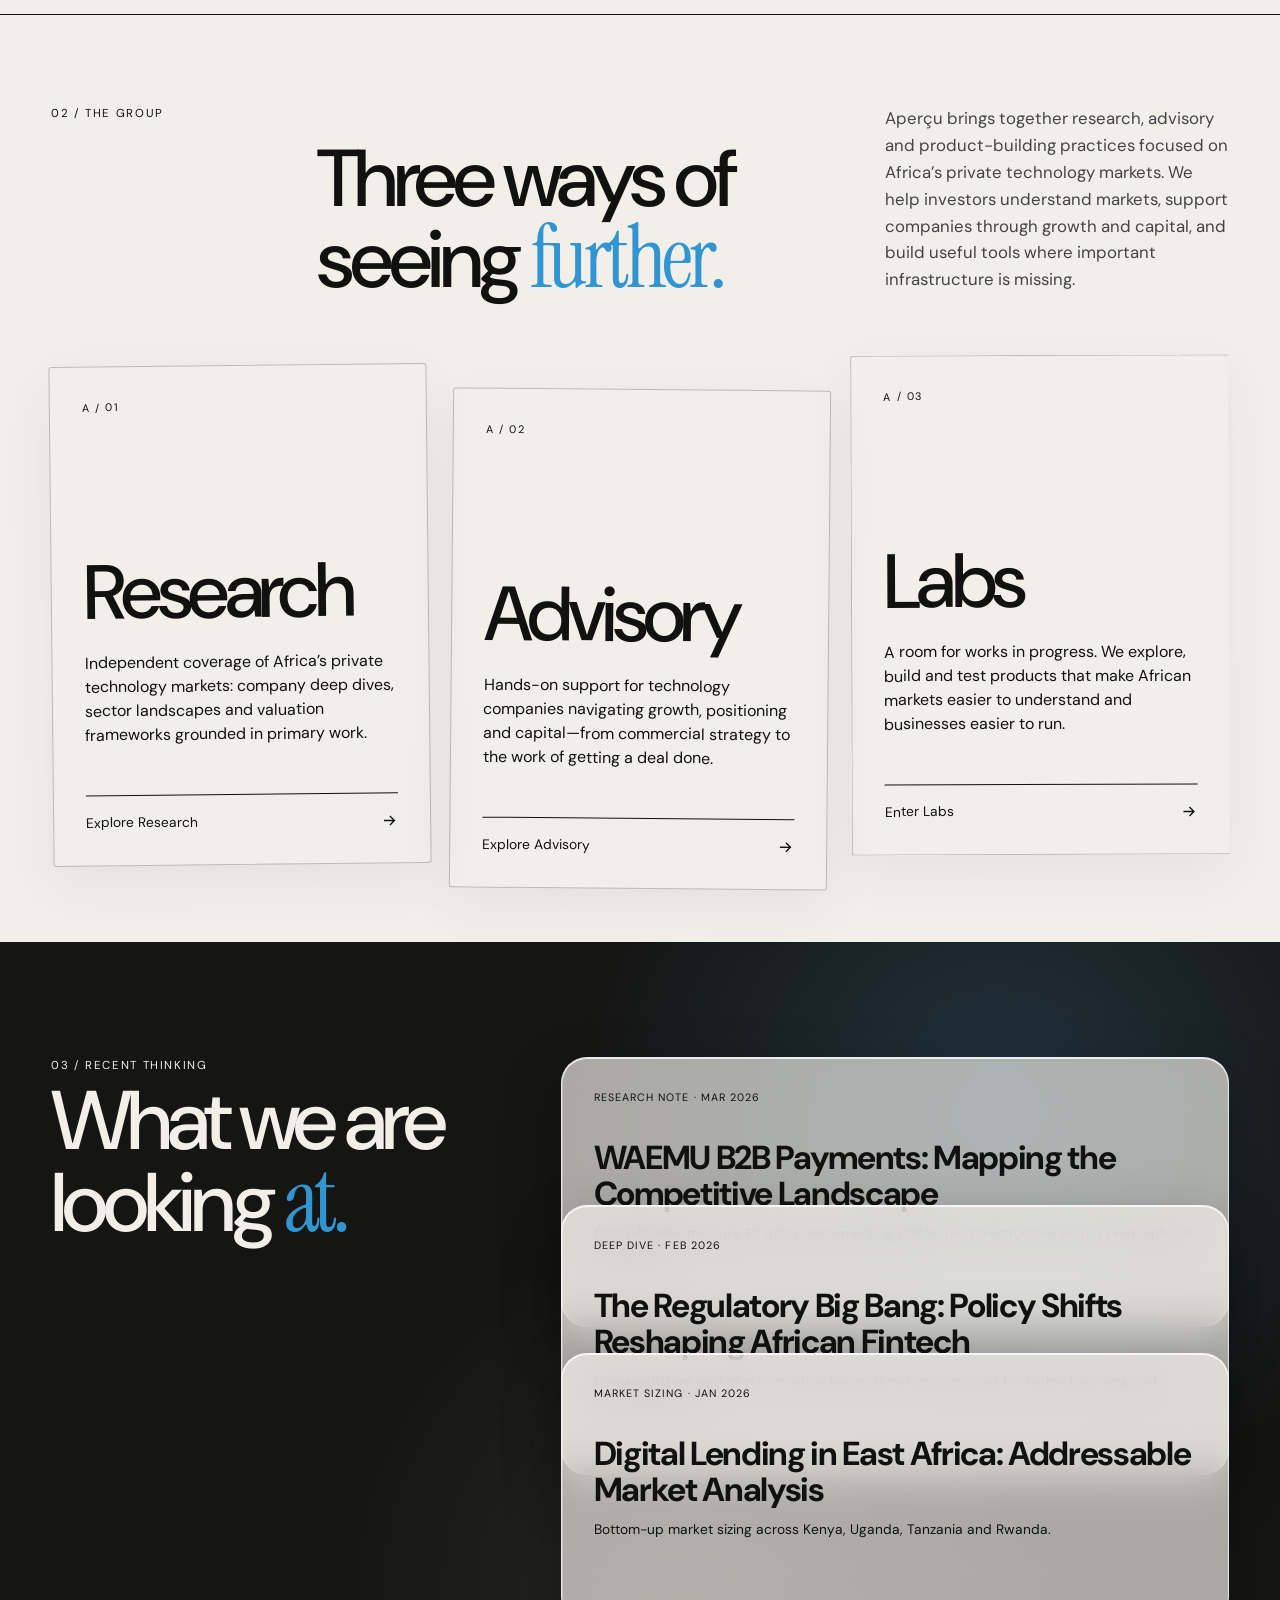
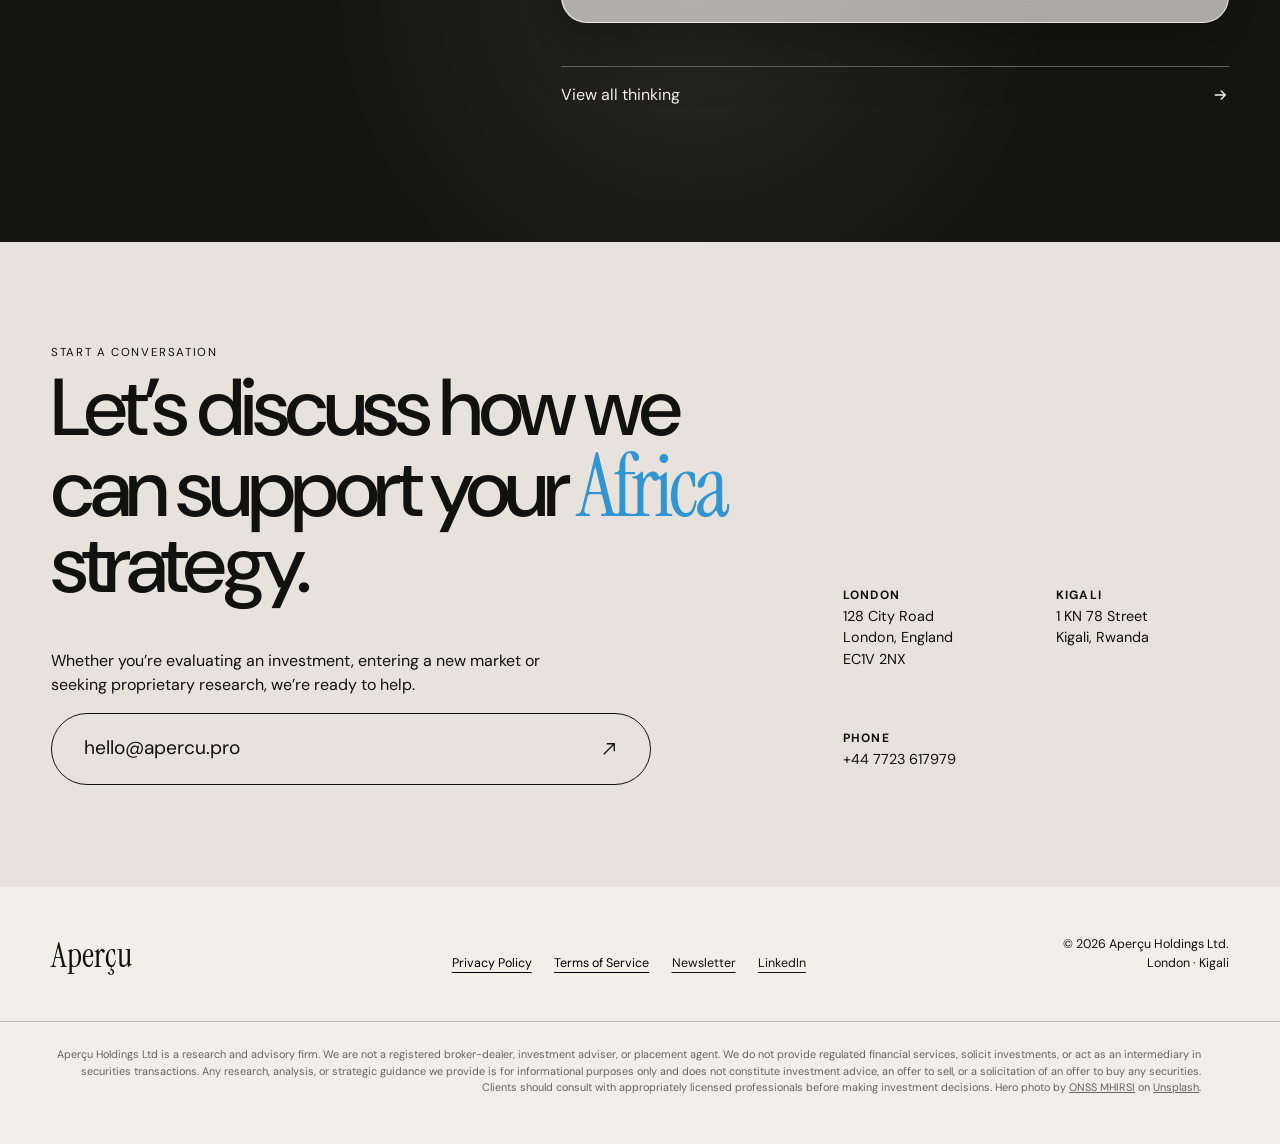
==== commit 477a491d: "Uploaded new files to replace old apercu website Website update 2.0 is live" ====
--- a/index.html
+++ b/index.html
@@ -1,1433 +1,312 @@
-<!DOCTYPE html>
+<!doctype html>
 <html lang="en">
-<head>
-  <meta charset="UTF-8">
-  <meta name="viewport" content="width=device-width, initial-scale=1.0">
-  <title>Aperçu | Structured Understanding of Africa's Private Technology Markets</title>
-  <meta name="description" content=" A boutique research and advisory firm helping technology companies and investors navigate Africa's private markets.">
-  <meta property="og:title" content="Aperçu | On Africa's Private Technology Markets">
-  <meta property="og:description" content="Research that informs capital decisions. Advisory that builds companies worth backing.">
-  <meta property="og:type" content="website">
-  <meta property="og:url" content="https://apercu.pro">
-  <link rel="preconnect" href="https://fonts.googleapis.com">
-  <link rel="preconnect" href="https://fonts.gstatic.com" crossorigin>
-  <link href="https://fonts.googleapis.com/css2?family=Cormorant+Garamond:wght@400;500;600&family=DM+Sans:wght@400;500&display=swap" rel="stylesheet">
-  <style>
-    * { margin: 0; padding: 0; box-sizing: border-box; }
-    
-    html { scroll-behavior: smooth; }
-    
-    body {
-      font-family: 'DM Sans', -apple-system, sans-serif;
-      background: #FAFAF8;
-      color: #1A1A1A;
-      -webkit-font-smoothing: antialiased;
-    }
-    
-    .apercu-container {
-      min-height: 100vh;
-      background: #FAFAF8;
-    }
-    
-    ::selection {
-      background: #1A1A1A;
-      color: #FAFAF8;
-    }
-    
-    @keyframes fadeUp {
-      from { opacity: 0; transform: translateY(24px); }
-      to { opacity: 1; transform: translateY(0); }
-    }
-    
-    .fade-up {
-      animation: fadeUp 0.8s cubic-bezier(0.22, 1, 0.36, 1) forwards;
-      opacity: 0;
-    }
-    
-    .delay-1 { animation-delay: 0.1s; }
-    .delay-2 { animation-delay: 0.2s; }
-    .delay-3 { animation-delay: 0.3s; }
-    .delay-4 { animation-delay: 0.4s; }
-    
-    /* Navigation */
-    .nav {
-      position: fixed;
-      top: 0;
-      left: 0;
-      right: 0;
-      z-index: 100;
-      padding: 0 48px;
-      transition: all 0.3s ease;
-    }
-    
-    .nav.scrolled {
-      background: rgba(250,250,248,0.95);
-      backdrop-filter: blur(12px);
-      border-bottom: 1px solid #E8E8E6;
-    }
-    
-    .nav-inner {
-      max-width: 1400px;
-      margin: 0 auto;
-      display: flex;
-      justify-content: space-between;
-      align-items: center;
-      height: 80px;
-    }
-    
-    .logo {
-      display: flex;
-      align-items: baseline;
-      gap: 8px;
-      text-decoration: none;
-    }
-    
-    .logo-text {
-      font-family: 'Cormorant Garamond', Georgia, serif;
-      font-size: 28px;
-      font-weight: 500;
-      color: #1A1A1A;
-      letter-spacing: -0.02em;
-    }
-    
-    .nav-links {
-      display: flex;
-      gap: 40px;
-    }
-    
-    .nav-link {
-      position: relative;
-      color: #1A1A1A;
-      text-decoration: none;
-      font-size: 13px;
-      font-weight: 500;
-      letter-spacing: 0.02em;
-      padding: 8px 0;
-      transition: color 0.2s ease;
-    }
-    
-    .nav-link::after {
-      content: '';
-      position: absolute;
-      bottom: 4px;
-      left: 0;
-      width: 0;
-      height: 1px;
-      background: #1A1A1A;
-      transition: width 0.3s cubic-bezier(0.22, 1, 0.36, 1);
-    }
-    
-    .nav-link:hover::after {
-      width: 100%;
-    }
-    
-    .mobile-menu-btn {
-      display: none;
-      background: none;
-      border: none;
-      cursor: pointer;
-      padding: 8px;
-    }
-    
-    .mobile-menu {
-      display: none;
-      position: fixed;
-      top: 80px;
-      left: 0;
-      right: 0;
-      background: #FAFAF8;
-      border-bottom: 1px solid #E8E8E6;
-      padding: 24px 48px;
-      flex-direction: column;
-      gap: 16px;
-      z-index: 99;
-    }
-    
-    .mobile-menu.open {
-      display: flex;
-    }
-    
-    /* Hero */
-    .hero {
-      position: relative;
-      min-height: 100vh;
-      display: flex;
-      align-items: center;
-      padding: 120px 48px 80px;
-      overflow: hidden;
-    }
-    
-    .hero-bg {
-      position: absolute;
-      top: 0;
-      right: 0;
-      width: 100%;
-      height: 100%;
-      background-image: url('./images/hero-bg.jpg');
-      background-size: cover;
-      background-position: center;
-      opacity: 0.25;
-      pointer-events: none;
-    }
-    
-    .hero-bg::after {
-      content: '';
-      position: absolute;
-      top: 0;
-      left: 0;
-      width: 100%;
-      height: 100%;
-      background: linear-gradient(to top, #FAFAF8 0%, rgba(250,250,248,0) 50%);
-    }
-    
-    .hero-inner {
-      max-width: 1400px;
-      margin: 0 auto;
-      width: 100%;
-      position: relative;
-      z-index: 1;
-    }
-    
-    .eyebrow {
-      display: inline-flex;
-      align-items: center;
-      gap: 10px;
-      font-size: 12px;
-      font-weight: 500;
-      letter-spacing: 0.08em;
-      text-transform: uppercase;
-      color: #666;
-      margin-bottom: 32px;
-    }
-    
-    .eyebrow-dot {
-      width: 8px;
-      height: 8px;
-      border-radius: 50%;
-      background: #1A1A1A;
-    }
-    
-    .hero-title {
-      font-family: 'Cormorant Garamond', Georgia, serif;
-      font-size: clamp(42px, 7vw, 76px);
-      font-weight: 500;
-      line-height: 1.1;
-      color: #1A1A1A;
-      margin-bottom: 32px;
-      letter-spacing: -0.02em;
-    }
-    
-    .hero-subtitle {
-      font-size: 18px;
-      line-height: 1.7;
-      color: #555;
-      max-width: 640px;
-      margin-bottom: 48px;
-    }
-    
-    .hero-cta {
-      display: flex;
-      gap: 16px;
-      margin-bottom: 64px;
-      flex-wrap: wrap;
-    }
-    
-    .cta-button {
-      display: inline-flex;
-      align-items: center;
-      gap: 10px;
-      background: #1A1A1A;
-      color: #FAFAF8;
-      padding: 16px 32px;
-      font-size: 13px;
-      font-weight: 500;
-      letter-spacing: 0.04em;
-      text-transform: uppercase;
-      border: none;
-      cursor: pointer;
-      transition: all 0.3s ease;
-      font-family: 'DM Sans', sans-serif;
-      text-decoration: none;
-    }
-    
-    .cta-button:hover {
-      background: #333;
-      transform: translateY(-2px);
-      box-shadow: 0 8px 24px rgba(0,0,0,0.15);
-    }
-    
-    .cta-button-outline {
-      background: transparent;
-      color: #1A1A1A;
-      border: 1px solid #1A1A1A;
-    }
-    
-    .cta-button-outline:hover {
-      background: #1A1A1A;
-      color: #FAFAF8;
-    }
-    
-    .credentials {
-      display: flex;
-      gap: 16px;
-      flex-wrap: wrap;
-    }
-    
-    .credential-badge {
-      display: inline-flex;
-      align-items: center;
-      gap: 8px;
-      padding: 8px 16px;
-      background: rgba(26,26,26,0.04);
-      border-radius: 2px;
-      font-size: 12px;
-      font-weight: 500;
-      letter-spacing: 0.03em;
-      color: #666;
-    }
-    
-    .hero-pattern {
-      position: absolute;
-      top: 0;
-      right: 0;
-      width: 50%;
-      height: 100%;
-      background: 
-        linear-gradient(0deg, rgba(250,250,248,1) 0%, rgba(250,250,248,0) 30%),
-        repeating-linear-gradient(0deg, transparent, transparent 80px, rgba(0,0,0,0.02) 80px, rgba(0,0,0,0.02) 81px),
-        repeating-linear-gradient(90deg, transparent, transparent 80px, rgba(0,0,0,0.02) 80px, rgba(0,0,0,0.02) 81px);
-      pointer-events: none;
-    }
-    
-    /* Trust Bar */
-    .trust-bar {
-      border-top: 1px solid #E8E8E6;
-      border-bottom: 1px solid #E8E8E6;
-      padding: 32px 48px;
-      background: #FFFFFF;
-    }
-    
-    .trust-bar-inner {
-      max-width: 1400px;
-      margin: 0 auto;
-      display: flex;
-      align-items: center;
-      justify-content: space-between;
-      gap: 32px;
-      flex-wrap: wrap;
-    }
-    
-    .trust-label {
-      font-size: 12px;
-      font-weight: 500;
-      letter-spacing: 0.05em;
-      text-transform: uppercase;
-      color: #888;
-    }
-    
-    .trust-logos {
-      display: flex;
-      gap: 48px;
-      flex-wrap: wrap;
-    }
-    
-    .trust-logo {
-      font-size: 13px;
-      font-weight: 500;
-      color: #AAA;
-      letter-spacing: 0.02em;
-    }
-    
-    /* Section Styles */
-    .section {
-      padding: 120px 48px;
-    }
-    
-    .section-inner {
-      max-width: 1400px;
-      margin: 0 auto;
-    }
-    
-    .section-header {
-      margin-bottom: 64px;
-    }
-    
-    .section-number {
-      display: block;
-      font-size: 12px;
-      font-weight: 500;
-      letter-spacing: 0.1em;
-      color: #888;
-      margin-bottom: 16px;
-    }
-    
-    .section-title {
-      font-family: 'Cormorant Garamond', Georgia, serif;
-      font-size: clamp(32px, 5vw, 42px);
-      font-weight: 400;
-      color: #1A1A1A;
-      margin-bottom: 24px;
-      letter-spacing: -0.01em;
-    }
-    
-    .divider {
-      width: 48px;
-      height: 1px;
-      background: #1A1A1A;
-    }
-    
-    /* Model Section */
-    .model-section {
-      background: #F5F5F3;
-    }
-    
-    .about-intro {
-      max-width: 720px;
-      margin-bottom: 64px;
-    }
-    
-    .about-intro h3 {
-      font-family: 'Cormorant Garamond', Georgia, serif;
-      font-size: 32px;
-      font-weight: 400;
-      color: #1A1A1A;
-      margin-bottom: 24px;
-    }
-    
-    .about-lead {
-      font-size: 18px;
-      line-height: 1.8;
-      color: #555;
-      margin-bottom: 16px;
-    }
-    
-    .focus-grid {
-      display: grid;
-      grid-template-columns: repeat(3, 1fr);
-      gap: 24px;
-    }
-    
-    .focus-card {
-      background: #FFFFFF;
-      border: 1px solid #E8E8E6;
-      padding: 40px;
-      transition: all 0.3s ease;
-    }
-    
-    .focus-card:hover {
-      border-color: #1A1A1A;
-      transform: translateY(-4px);
-      box-shadow: 0 16px 40px rgba(0,0,0,0.06);
-    }
-    
-    .focus-icon {
-      margin-bottom: 24px;
-      opacity: 0.8;
-    }
-    
-    .focus-card h4 {
-      font-family: 'Cormorant Garamond', Georgia, serif;
-      font-size: 24px;
-      font-weight: 500;
-      color: #1A1A1A;
-      margin-bottom: 16px;
-    }
-    
-    .focus-card p {
-      font-size: 15px;
-      line-height: 1.7;
-      color: #555;
-    }
-    
-    /* Services Grid */
-    .services-grid {
-      display: grid;
-      grid-template-columns: repeat(3, 1fr);
-      gap: 24px;
-    }
-    
-    .service-card {
-      background: #FFFFFF;
-      border: 1px solid #E8E8E6;
-      padding: 48px;
-      transition: all 0.4s cubic-bezier(0.22, 1, 0.36, 1);
-      cursor: pointer;
-    }
-    
-    .service-card:hover {
-      border-color: #1A1A1A;
-      transform: translateY(-4px);
-      box-shadow: 0 24px 48px rgba(0,0,0,0.06);
-    }
-    
-    .service-card:hover .service-arrow {
-      transform: translateX(6px);
-    }
-    
-    .service-icon {
-      margin-bottom: 24px;
-      opacity: 0.8;
-    }
-    
-    .service-title {
-      font-family: 'Cormorant Garamond', Georgia, serif;
-      font-size: 28px;
-      font-weight: 500;
-      color: #1A1A1A;
-      margin-bottom: 16px;
-    }
-    
-    .service-desc {
-      font-size: 15px;
-      line-height: 1.7;
-      color: #555;
-      margin-bottom: 24px;
-    }
-    
-    .service-features {
-      display: flex;
-      flex-wrap: wrap;
-      gap: 8px;
-      margin-bottom: 32px;
-    }
-    
-    .service-feature {
-      font-size: 12px;
-      font-weight: 500;
-      color: #666;
-      padding: 6px 12px;
-      background: #F5F5F3;
-      letter-spacing: 0.02em;
-    }
-    
-    .service-footer {
-      padding-top: 24px;
-      border-top: 1px solid #E8E8E6;
-    }
-    
-    .service-link {
-      display: inline-flex;
-      align-items: center;
-      gap: 8px;
-      font-size: 13px;
-      font-weight: 500;
-      letter-spacing: 0.02em;
-      color: #1A1A1A;
-    }
-    
-    .service-arrow {
-      transition: transform 0.3s ease;
-    }
-    
-    /* Insights */
-    .insights-grid {
-      display: grid;
-      grid-template-columns: repeat(3, 1fr);
-      gap: 32px;
-      margin-bottom: 48px;
-    }
-    
-    .insight-card {
-      padding: 32px;
-      background: #FFFFFF;
-      border: 1px solid #E8E8E6;
-      cursor: pointer;
-      transition: all 0.3s ease;
-    }
-    
-    .insight-card:hover {
-      border-color: #1A1A1A;
-    }
-    
-    .insight-meta {
-      display: flex;
-      justify-content: space-between;
-      align-items: center;
-      margin-bottom: 16px;
-    }
-    
-    .insight-category {
-      font-size: 11px;
-      font-weight: 600;
-      letter-spacing: 0.08em;
-      text-transform: uppercase;
-      color: #1A1A1A;
-      padding: 4px 8px;
-      background: #F0F0EE;
-    }
-    
-    .insight-date {
-      font-size: 12px;
-      color: #888;
-    }
-    
-    .insight-title {
-      font-family: 'Cormorant Garamond', Georgia, serif;
-      font-size: 22px;
-      font-weight: 500;
-      color: #1A1A1A;
-      line-height: 1.3;
-      margin-bottom: 12px;
-    }
-    
-    .insight-excerpt {
-      font-size: 14px;
-      line-height: 1.6;
-      color: #666;
-    }
-    
-    .insights-cta {
-      text-align: center;
-    }
-    
-    .newsletter-link {
-      font-size: 14px;
-      font-weight: 500;
-      color: #1A1A1A;
-      text-decoration: none;
-      border-bottom: 1px solid #1A1A1A;
-      padding-bottom: 4px;
-    }
-    
-    /* Contact */
-    .contact {
-      background: #1A1A1A;
-      padding: 120px 48px;
-    }
-    
-    .contact-inner {
-      max-width: 1400px;
-      margin: 0 auto;
-      display: grid;
-      grid-template-columns: 1fr 1fr;
-      gap: 120px;
-    }
-    
-    .contact-title {
-      font-family: 'Cormorant Garamond', Georgia, serif;
-      font-size: clamp(36px, 5vw, 48px);
-      font-weight: 400;
-      color: #FAFAF8;
-      line-height: 1.2;
-      margin-bottom: 24px;
-      letter-spacing: -0.01em;
-    }
-    
-    .contact-desc {
-      font-size: 16px;
-      line-height: 1.7;
-      color: rgba(250,250,248,0.7);
-      margin-bottom: 40px;
-      max-width: 480px;
-    }
-    
-    .contact-info {
-      display: grid;
-      grid-template-columns: repeat(2, 1fr);
-      gap: 40px;
-      align-content: start;
-    }
-    
-    .contact-block-title {
-      font-size: 12px;
-      font-weight: 600;
-      letter-spacing: 0.1em;
-      text-transform: uppercase;
-      color: rgba(250,250,248,0.5);
-      margin-bottom: 16px;
-    }
-    
-    .contact-block-text {
-      font-size: 14px;
-      line-height: 1.8;
-      color: #FAFAF8;
-    }
-    
-    /* Footer */
-    .footer {
-      border-top: 1px solid #E8E8E6;
-      padding: 48px;
-      background: #FAFAF8;
-    }
-    
-    .footer-inner {
-      max-width: 1400px;
-      margin: 0 auto;
-      display: flex;
-      justify-content: space-between;
-      align-items: center;
-      flex-wrap: wrap;
-      gap: 24px;
-    }
-    
-    .footer-left {
-      display: flex;
-      align-items: center;
-      gap: 32px;
-      flex-wrap: wrap;
-    }
-    
-    .footer-copy {
-      font-size: 13px;
-      color: #888;
-    }
-    
-    .footer-links {
-      display: flex;
-      gap: 32px;
-      flex-wrap: wrap;
-    }
-    
-    .footer-link {
-      color: #888;
-      text-decoration: none;
-      font-size: 13px;
-      transition: color 0.2s ease;
-      background: none;
-      border: none;
-      cursor: pointer;
-      font-family: inherit;
-    }
-    
-    .footer-link:hover {
-      color: #1A1A1A;
-    }
-    
-    .footer-disclaimer {
-      max-width: 1400px;
-      margin: 32px auto 0;
-      padding-top: 32px;
-      border-top: 1px solid #E8E8E6;
-    }
-    
-    .footer-disclaimer p {
-      font-size: 11px;
-      line-height: 1.7;
-      color: #999;
-    }
-    
-    .legal-panel {
-      position: fixed;
-      bottom: 0;
-      left: 0;
-      right: 0;
-      background: #FFFFFF;
-      border-top: 1px solid #E8E8E6;
-      box-shadow: 0 -8px 32px rgba(0,0,0,0.1);
-      transform: translateY(100%);
-      transition: transform 0.3s ease;
-      max-height: 60vh;
-      overflow-y: auto;
-      z-index: 200;
-    }
-    
-    .legal-panel.open {
-      transform: translateY(0);
-    }
-    
-    .legal-panel-header {
-      display: flex;
-      justify-content: space-between;
-      align-items: center;
-      padding: 24px 48px;
-      border-bottom: 1px solid #E8E8E6;
-      position: sticky;
-      top: 0;
-      background: #FFFFFF;
-    }
-    
-    .legal-panel-header h4 {
-      font-family: 'Cormorant Garamond', Georgia, serif;
-      font-size: 24px;
-      font-weight: 500;
-      color: #1A1A1A;
-    }
-    
-    .legal-panel-close {
-      background: none;
-      border: none;
-      font-size: 20px;
-      cursor: pointer;
-      color: #888;
-      padding: 8px;
-    }
-    
-    .legal-panel-close:hover {
-      color: #1A1A1A;
-    }
-    
-    .legal-panel-content {
-      padding: 32px 48px 48px;
-      max-width: 800px;
-    }
-    
-    .legal-panel-content p {
-      font-size: 14px;
-      line-height: 1.8;
-      color: #555;
-      margin-bottom: 16px;
-    }
-    
-    .legal-panel-content strong {
-      color: #1A1A1A;
-    }
-    
-    /* Responsive */
-    @media (max-width: 1200px) {
-      .services-grid {
-        grid-template-columns: repeat(2, 1fr);
-      }
-      
-      .focus-grid {
-        grid-template-columns: repeat(2, 1fr);
-      }
-      
-      .contact-inner {
-        grid-template-columns: 1fr;
-        gap: 64px;
-      }
-      
-      .contact-info {
-        grid-template-columns: repeat(2, 1fr);
-      }
-    }
-    
-    @media (max-width: 900px) {
-      .nav {
-        padding: 0 24px;
-      }
-      
-      .nav-links {
-        display: none;
-      }
-      
-      .mobile-menu-btn {
-        display: block;
-      }
-      
-      .mobile-menu {
-        padding: 24px;
-      }
-      
-      .hero {
-        padding: 100px 24px 60px;
-      }
-      
-      .hero-bg {
-        width: 100%;
-        opacity: 0.1;
-      }
-      
-      .hero-pattern {
-        display: none;
-      }
-      
-      .section {
-        padding: 80px 24px;
-      }
-      
-      .services-grid {
-        grid-template-columns: 1fr;
-      }
-      
-      .focus-grid {
-        grid-template-columns: 1fr;
-      }
-      
-      .service-card {
-        padding: 32px;
-      }
-      
-      .insights-grid {
-        grid-template-columns: 1fr;
-      }
-      
-      .trust-bar {
-        padding: 24px;
-      }
-      
-      .trust-bar-inner {
-        flex-direction: column;
-        align-items: flex-start;
-      }
-      
-      .trust-logos {
-        gap: 24px;
-      }
-      
-      .contact {
-        padding: 80px 24px;
-      }
-      
-      .contact-info {
-        grid-template-columns: 1fr;
-        gap: 32px;
-      }
-      
-      .footer {
-        padding: 32px 24px;
-      }
-      
-      .footer-inner {
-        flex-direction: column;
-        align-items: flex-start;
-      }
-      
-      .footer-left {
-        flex-direction: column;
-        align-items: flex-start;
-        gap: 16px;
-      }
-      
-      .legal-panel-header {
-        padding: 24px;
-      }
-      
-      .legal-panel-content {
-        padding: 24px;
-      }
-    }
-
-    .service-link {
-  color: inherit;
-  text-decoration: none;
-}
-    
-    @media (max-width: 600px) {
-      .hero-cta {
-        flex-direction: column;
-      }
-      
-      .cta-button {
-        width: 100%;
-        justify-content: center;
-      }
-      
-      .credentials {
-        flex-direction: column;
-      }
-    }
-  </style>
-</head>
-<body>
-  <div class="apercu-container">
-    <!-- Navigation -->
-    <nav class="nav" id="nav">
-      <div class="nav-inner">
-        <a href="#" class="logo">
-          <span class="logo-text">Aperçu</span>
-        </a>
-        <div class="nav-links">
-          <a href="#about" class="nav-link">About</a>
-          <a href="#approach" class="nav-link">Approach</a>
-          <a href="#insights" class="nav-link">Insights</a>
-          <a href="#contact" class="nav-link">Contact</a>
-        </div>
-        <button class="mobile-menu-btn" id="mobile-menu-btn" aria-label="Toggle menu">
-          <svg width="24" height="24" viewBox="0 0 24 24" fill="none" stroke="#1A1A1A" stroke-width="2">
-            <path d="M3 12h18M3 6h18M3 18h18"/>
-          </svg>
-        </button>
-      </div>
-      <div class="mobile-menu" id="mobile-menu">
-        <a href="#about" class="nav-link">About</a>
-        <a href="#approach" class="nav-link">Approach</a>
-        <a href="#insights" class="nav-link">Insights</a>
-        <a href="#contact" class="nav-link">Contact</a>
-      </div>
-    </nav>
-
-    <!-- Hero -->
-    <section class="hero">
-      <div class="hero-bg"></div>
-      <div class="hero-inner">
-        <div class="fade-up">
-          <div class="eyebrow">
-            <div class="eyebrow-dot"></div>
-            Intelligence · Advisory · Capital
+  <head>
+    <meta charset="utf-8" />
+    <meta name="viewport" content="width=device-width,initial-scale=1" />
+    <title>Aperçu — Research, Advisory and Labs</title>
+    <meta
+      name="description"
+      content="A boutique research and advisory firm helping technology companies and investors navigate Africa's private markets."
+    />
+    <link rel="icon" type="image/svg+xml" href="favicon.svg" />
+    <link rel="preconnect" href="https://fonts.googleapis.com" />
+    <link rel="preconnect" href="https://fonts.gstatic.com" crossorigin />
+    <link
+      href="https://fonts.googleapis.com/css2?family=DM+Sans:wght@400;500;600&family=Instrument+Serif:ital@0;1&display=swap"
+      rel="stylesheet"
+    />
+    <link rel="stylesheet" href="styles.css" />
+  </head>
+  <body>
+    <header class="nav">
+      <a class="logo" href="#top">Aperçu</a>
+      <nav class="desktop-nav">
+        <a href="#about">About</a><a href="#divisions">Divisions</a
+        ><a href="./thinking/">Thinking</a><a href="#contact">Contact</a>
+      </nav>
+      <button
+        class="menu-button"
+        aria-expanded="false"
+        aria-controls="mobile-menu"
+        aria-label="Open menu"
+      >
+        <svg viewBox="0 0 24 24"><path d="M3 7h18M3 12h18M3 17h18" /></svg>
+      </button>
+      <nav class="mobile-menu" id="mobile-menu">
+        <a href="#about">About</a><a href="#divisions">Divisions</a
+        ><a href="./thinking/">Thinking</a><a href="#contact">Contact</a>
+      </nav>
+    </header>
+    <main id="top">
+      <section class="hero">
+        <div class="hero-copy">
+          <p class="kicker"><span></span> Intelligence · Advisory · Capital</p>
+          <h1>
+            Structured understanding of Africa’s private technology markets.
+          </h1>
+          <p class="lead">
+            We help investors see clearly and founders raise intelligently, with
+            research that informs capital decisions and advisory that builds
+            companies worth backing.
+          </p>
+          <div class="actions">
+            <a
+              class="button dark"
+              href="https://cal.com/abraham.apercu/15min?overlayCalendar=true"
+              >Schedule a briefing
+              <svg viewBox="0 0 24 24">
+                <path d="M5 12h14M13 6l6 6-6 6" /></svg></a
+            ><a class="text-link" href="./thinking/">Read our thinking</a>
           </div>
         </div>
-        
-        <h1 class="hero-title fade-up delay-1">
-          Structured understanding<br>
-          of Africa's private<br>
-          technology markets
-        </h1>
-        
-        <p class="hero-subtitle fade-up delay-2">
-          We help investors see clearly and founders raise intelligently, with research 
-          that informs capital decisions and advisory that builds companies worth backing.
-        </p>
-        
-        <div class="hero-cta fade-up delay-3">
-          <a href="https://cal.com/abraham.apercu/15min?overlayCalendar=true" target="_blank" rel="noopener noreferrer" class="cta-button">
-            Schedule a Briefing
-            <svg width="16" height="16" viewBox="0 0 24 24" fill="none" stroke="currentColor" stroke-width="2">
-              <path d="M5 12h14M12 5l7 7-7 7"/>
-            </svg>
-          </a>
-          <button class="cta-button cta-button-outline">
-            View Research
-          </button>
-        </div>
-        
-        <div class="credentials fade-up delay-4">
-          <div class="credential-badge">
-            <svg width="14" height="14" viewBox="0 0 24 24" fill="none" stroke="currentColor" stroke-width="2">
-              <path d="M22 11.08V12a10 10 0 1 1-5.93-9.14"/>
-              <polyline points="22 4 12 14.01 9 11.01"/>
-            </svg>
-            London & Kigali
-          </div>
-          <div class="credential-badge">
-            <svg width="14" height="14" viewBox="0 0 24 24" fill="none" stroke="currentColor" stroke-width="2">
-              <path d="M12 2L2 7l10 5 10-5-10-5z"/>
-              <path d="M2 17l10 5 10-5"/>
-              <path d="M2 12l10 5 10-5"/>
-            </svg>
-            DFIs · Private Equity · Venture Capital
-          </div>
-        </div>
-      </div>
-      
-      <div class="hero-pattern"></div>
-    </section>
-
-    <!-- Trust Bar -->
-    <section class="trust-bar">
-      <div class="trust-bar-inner">
-        <span class="trust-label">Built for</span>
-        <div class="trust-logos">
-          <span class="trust-logo">Corporate Investment Arms</span>
-          <span class="trust-logo">Family Offices</span>
-          <span class="trust-logo">VC & PE</span>
-          <span class="trust-logo">Alternative Lenders</span>
-          <span class="trust-logo">Development Finance</span>
-        </div>
-      </div>
-    </section>
-
-    <!-- About -->
-    <section id="about" class="section model-section">
-      <div class="section-inner">
-        <div class="about-intro">
-          <span class="section-number">01</span>
-          <h3>A reliable pair of lenses</h3>
-          <p class="about-lead">
-            In everyday French, <em>aperçu</em> means "to perceive" or "to comprehend." 
-            For our clients, we're who you talk to when you need to cut through the fog 
-            on private tech and digital infrastructure businesses in emerging markets, to discover value.
-          </p>
-          <p class="about-lead">
-            We're a collective of researchers, operators, and advisors who've spent years 
-            learning how Africa's digital economies actually work. How markets move, how 
-            policy shapes opportunity, how founders build and how investors decide.
-          </p>
-        </div>
-        
-        <div class="focus-grid">
-          <div class="focus-card">
-            <div class="focus-icon">
-              <svg width="28" height="28" viewBox="0 0 24 24" fill="none" stroke="#1A1A1A" stroke-width="1.5">
-                <circle cx="11" cy="11" r="8"/>
-                <path d="M21 21l-4.35-4.35"/>
-                <path d="M11 8v6M8 11h6"/>
-              </svg>
+        <div class="hero-field" aria-hidden="true">
+          <img src="images/hero-bg.jpg" alt="" />
+          <div class="fade"></div>
+          <div class="lens one"></div>
+          <div class="lens two"></div>
+          <div class="lens three"></div>
+          <p>PHOTO: ONSS MHIRSI / UNSPLASH</p>
+        </div>
+      </section>
+      <section class="audience">
+        <p>Built for</p>
+        <div>
+          <span>Corporate investment arms</span><span>Family offices</span
+          ><span>VC & PE</span><span>Alternative lenders</span
+          ><span>Development finance</span>
+        </div>
+      </section>
+      <section class="about" id="about">
+        <div class="section-label">01 / Aperçu</div>
+        <div>
+          <h2>A reliable pair<br />of <em>lenses.</em></h2>
+          <p>
+            In everyday French, <em>aperçu</em> means “to perceive” or “to
+            comprehend.” For our clients, we’re who you talk to when you need to
+            cut through the fog on private technology and digital infrastructure
+            businesses in emerging markets, to discover value.
+          </p>
+          <p>
+            We’re a collective of researchers, operators and advisors who’ve
+            spent years learning how Africa’s digital economies actually work:
+            how markets move, how policy shapes opportunity, how founders build
+            and how investors decide.
+          </p>
+        </div>
+      </section>
+      <section class="divisions" id="divisions">
+        <div class="division-head">
+          <p class="section-label">02 / The group</p>
+          <h2>Three ways of<br />seeing <em>further.</em></h2>
+          <p class="group-explainer">
+            Aperçu brings together research, advisory and product-building
+            practices focused on Africa’s private technology markets. We help
+            investors understand markets, support companies through growth and
+            capital, and build useful tools where important infrastructure is
+            missing.
+          </p>
+        </div>
+        <div class="division-grid">
+          <article class="division">
+            <p class="num">A / 01</p>
+            <div>
+              <h3>Research</h3>
+              <p>
+                Independent coverage of Africa’s private technology markets:
+                company deep dives, sector landscapes and valuation frameworks
+                grounded in primary work.
+              </p>
+              <a href="./research/"
+                >Explore Research
+                <svg viewBox="0 0 24 24"><path d="M5 12h14M13 6l6 6-6 6" /></svg
+              ></a>
             </div>
-            <h4>For Investors</h4>
+          </article>
+          <article class="division">
+            <p class="num">A / 02</p>
+            <div>
+              <h3>Advisory</h3>
+              <p>
+                Hands-on support for technology companies navigating growth,
+                positioning and capital—from commercial strategy to the work of
+                getting a deal done.
+              </p>
+              <a href="./advisory/"
+                >Explore Advisory
+                <svg viewBox="0 0 24 24"><path d="M5 12h14M13 6l6 6-6 6" /></svg
+              ></a>
+            </div>
+          </article>
+          <article class="division">
+            <p class="num">A / 03</p>
+            <div>
+              <h3>Labs</h3>
+              <p>
+                A room for works in progress. We explore, build and test
+                products that make African markets easier to understand and
+                businesses easier to run.
+              </p>
+              <a href="https://apercu.pro/labs/"
+                >Enter Labs
+                <svg viewBox="0 0 24 24"><path d="M5 12h14M13 6l6 6-6 6" /></svg
+              ></a>
+            </div>
+          </article>
+        </div>
+      </section>
+      <section class="thinking">
+        <div class="thinking-head">
+          <p class="section-label">03 / Recent thinking</p>
+          <h2>What we are<br />looking <em>at.</em></h2>
+        </div>
+        <div class="note-stack">
+          <a class="note" href="./thinking/"
+            ><span>Research note · Mar 2026</span>
+            <h3>WAEMU B2B Payments: Mapping the Competitive Landscape</h3>
             <p>
-              We produce independent research on Africa's private technology markets, including 
-              company deep dives, sector landscapes, and valuation frameworks that help you 
-              allocate capital with confidence, not hope.
-            </p>
-          </div>
-          
-          <div class="focus-card">
-            <div class="focus-icon">
-              <svg width="28" height="28" viewBox="0 0 24 24" fill="none" stroke="#1A1A1A" stroke-width="1.5">
-                <path d="M12 2L2 7l10 5 10-5-10-5z"/>
-                <path d="M2 17l10 5 10-5"/>
-                <path d="M2 12l10 5 10-5"/>
-              </svg>
-            </div>
-            <h4>For Founders</h4>
-            <p>
-              We are a strategic advisory that combines investment legibility with hands-on 
-              deal support to help you build commercial value, position for the right investors, 
-              and navigate fundraising without losing focus on the business.
-            </p>
-          </div>
-          
-          <div class="focus-card">
-            <div class="focus-icon">
-              <svg width="28" height="28" viewBox="0 0 24 24" fill="none" stroke="#1A1A1A" stroke-width="1.5">
-                <path d="M17 21v-2a4 4 0 0 0-4-4H5a4 4 0 0 0-4 4v2"/>
-                <circle cx="9" cy="7" r="4"/>
-                <path d="M23 21v-2a4 4 0 0 0-3-3.87"/>
-                <path d="M16 3.13a4 4 0 0 1 0 7.75"/>
-              </svg>
-            </div>
-            <h4>For Partners</h4>
-            <p>
-              We work with funds, corporates, and institutions seeking structured exposure 
-              to African technology. Co-research engagements, deal sourcing support, and 
-              strategic intelligence on markets that matter.
-            </p>
-          </div>
-        </div>
-      </div>
-    </section>
-
-    <!-- Our Approach -->
-    <section id="approach" class="section">
-      <div class="section-inner">
-        <div class="section-header">
-          <span class="section-number">02</span>
-          <h2 class="section-title">Our Approach</h2>
-          <div class="divider"></div>
-        </div>
-        
-        <div class="services-grid">
-          <!-- Research -->
-          <div class="service-card">
-            <div class="service-icon">
-              <svg width="32" height="32" viewBox="0 0 24 24" fill="none" stroke="#1A1A1A" stroke-width="1.5">
-                <path d="M14 2H6a2 2 0 0 0-2 2v16a2 2 0 0 0 2 2h12a2 2 0 0 0 2-2V8z"/>
-                <polyline points="14 2 14 8 20 8"/>
-                <line x1="16" y1="13" x2="8" y2="13"/>
-                <line x1="16" y1="17" x2="8" y2="17"/>
-              </svg>
-            </div>
-            <h3 class="service-title">Research</h3>
-            <p class="service-desc">
-              We produce independent, sell-side coverage of Africa's private technology markets. 
-              Company deep dives, sector landscapes, and valuation frameworks—built from 
-              proprietary data and primary interviews—so investors can make decisions 
-              grounded in structured analysis, not pattern-matching.
-            </p>
-            <div class="service-features">
-              <span class="service-feature">Company Deep Dives</span>
-              <span class="service-feature">Sector Mapping</span>
-              <span class="service-feature">Valuation Frameworks</span>
-            </div>
-            <div class="service-footer">
-              <span class="service-link">
-                Learn more
-                <svg class="service-arrow" width="16" height="16" viewBox="0 0 24 24" fill="none" stroke="currentColor" stroke-width="2">
-                  <path d="M5 12h14M12 5l7 7-7 7"/>
-                </svg>
-              </span>
-            </div>
-          </div>
-
-          <!-- Advisory -->
-          <div class="service-card">
-            <div class="service-icon">
-              <svg width="32" height="32" viewBox="0 0 24 24" fill="none" stroke="#1A1A1A" stroke-width="1.5">
-                <path d="M17 21v-2a4 4 0 0 0-4-4H5a4 4 0 0 0-4 4v2"/>
-                <circle cx="9" cy="7" r="4"/>
-                <path d="M23 21v-2a4 4 0 0 0-3-3.87"/>
-                <path d="M16 3.13a4 4 0 0 1 0 7.75"/>
-              </svg>
-            </div>
-            <h3 class="service-title">Advisory</h3>
-            <p class="service-desc">
-              We partner with high-growth technology companies to build commercial value 
-              and investment legibility in parallel. Go-to-market design, partnership strategy, 
-              and deal support that positions you for the right capital at the right terms—while 
-              keeping you focused on actually running the business.
-            </p>
-            <div class="service-features">
-              <span class="service-feature">Go-to-Market Design</span>
-              <span class="service-feature">Partnership Strategy</span>
-              <span class="service-feature">Investor Readiness</span>
-            </div>
-            <div class="service-footer">
-              <span class="service-link">
-                Learn more
-                <svg class="service-arrow" width="16" height="16" viewBox="0 0 24 24" fill="none" stroke="currentColor" stroke-width="2">
-                  <path d="M5 12h14M12 5l7 7-7 7"/>
-                </svg>
-              </span>
-            </div>
-          </div>
-
-          <!-- Labs -->
-          <div class="service-card">
-            <div class="service-icon">
-              <svg width="32" height="32" viewBox="0 0 24 24" fill="none" stroke="#1A1A1A" stroke-width="1.5">
-                <path d="M9 3H5a2 2 0 0 0-2 2v4m6-6h10a2 2 0 0 1 2 2v4M9 3v18m0 0h10a2 2 0 0 0 2-2v-4M9 21H5a2 2 0 0 1-2-2v-4"/>
-              </svg>
-            </div>
-            <h3 class="service-title">Labs</h3>
-            <p class="service-desc">
-              Some of the tools we need don't exist yet, so we're building them. Labs is 
-              where we develop proprietary data infrastructure and market platforms—starting 
-              with <em>trendsaf</em>, an open-core system for aggregating and transforming 
-              African market intelligence at scale.
-            </p>
-            <div class="service-features">
-              <span class="service-feature">Data Infrastructure</span>
-              <span class="service-feature">Market Platforms</span>
-              <span class="service-feature">Open-Core Tools</span>
-            </div>
-            <div class="service-footer">
-              <a href="/labs/" class="service-link">
-  Learn more
-  <svg class="service-arrow" width="16" height="16" viewBox="0 0 24 24" fill="none" stroke="currentColor" stroke-width="2">
-    <path d="M5 12h14M12 5l7 7-7 7"/>
-  </svg>
-</a>
-            </div>
-          </div>
-        </div>
-      </div>
-    </section>
-
-    <!-- Insights 
-    <section id="insights" class="section" style="background: #F5F5F3;">
-      <div class="section-inner">
-        <div class="section-header">
-          <span class="section-number">03</span>
-          <h2 class="section-title">Latest Insights</h2>
-          <div class="divider"></div>
-        </div>
-        
-        <div class="insights-grid">
-          <article class="insight-card">
-            <div class="insight-meta">
-              <span class="insight-category">Research Note</span>
-              <span class="insight-date">Mar 2026</span>
-            </div>
-            <h3 class="insight-title">
-              WAEMU B2B Payments: Mapping the Competitive Landscape
-            </h3>
-            <p class="insight-excerpt">
-              Cross-border treasury, FX utility, and emerging stablecoin infrastructure 
-              across Francophone West Africa.
-            </p>
-          </article>
-          
-          <article class="insight-card">
-            <div class="insight-meta">
-              <span class="insight-category">Deep Dive</span>
-              <span class="insight-date">Feb 2026</span>
-            </div>
-            <h3 class="insight-title">
+              Cross-border treasury, FX utility and emerging stablecoin
+              infrastructure across Francophone West Africa.
+            </p></a
+          ><a class="note" href="./thinking/"
+            ><span>Deep dive · Feb 2026</span>
+            <h3>
               The Regulatory Big Bang: Policy Shifts Reshaping African Fintech
             </h3>
-            <p class="insight-excerpt">
-              How regulatory evolution is creating generational opportunities for 
-              technology-enabled financial services.
-            </p>
-          </article>
-          
-          <article class="insight-card">
-            <div class="insight-meta">
-              <span class="insight-category">Market Sizing</span>
-              <span class="insight-date">Jan 2026</span>
-            </div>
-            <h3 class="insight-title">
-              Digital Lending in East Africa: Addressable Market Analysis
-            </h3>
-            <p class="insight-excerpt">
-              Bottom-up market sizing and competitive positioning across Kenya, 
-              Uganda, Tanzania, and Rwanda.
-            </p>
-          </article>
-        </div>
-        
-        <div class="insights-cta">
-          <a href="https://moneymythsafrica.substack.com/" class="newsletter-link" target="_blank" rel="noopener noreferrer">
-            Subscribe to our newsletter →
-          </a>
-        </div>
+            <p>
+              How regulatory evolution is creating generational opportunities
+              for technology-enabled financial services.
+            </p></a
+          ><a class="note" href="./thinking/"
+            ><span>Market sizing · Jan 2026</span>
+            <h3>Digital Lending in East Africa: Addressable Market Analysis</h3>
+            <p>
+              Bottom-up market sizing across Kenya, Uganda, Tanzania and Rwanda.
+            </p></a
+          ><a class="all-notes" href="./thinking/"
+            >View all thinking
+            <svg viewBox="0 0 24 24"><path d="M5 12h14M13 6l6 6-6 6" /></svg
+          ></a>
+        </div>
+      </section>
+      <section class="contact" id="contact">
+        <div>
+          <p class="section-label">Start a conversation</p>
+          <h2>
+            Let’s discuss how we can support your <em>Africa</em> strategy.
+          </h2>
+          <p>
+            Whether you’re evaluating an investment, entering a new market or
+            seeking proprietary research, we’re ready to help.
+          </p>
+          <a class="email" href="mailto:hello@apercu.pro"
+            >hello@apercu.pro
+            <svg viewBox="0 0 24 24"><path d="M5 19 19 5M9 5h10v10" /></svg
+          ></a>
+        </div>
+        <div class="addresses">
+          <div>
+            <b>London</b>
+            <p>128 City Road<br />London, England<br />EC1V 2NX</p>
+          </div>
+          <div>
+            <b>Kigali</b>
+            <p>1 KN 78 Street<br />Kigali, Rwanda</p>
+          </div>
+          <div>
+            <b>Phone</b>
+            <p>+44 7723 617979</p>
+          </div>
+        </div>
+      </section>
+    </main>
+    <footer>
+      <div class="footer-main">
+        <a class="logo" href="#top">Aperçu</a>
+        <div class="footer-links">
+          <button data-panel="privacy-panel">Privacy Policy</button
+          ><button data-panel="tos-panel">Terms of Service</button
+          ><a
+            href="https://moneymythsafrica.substack.com/"
+            target="_blank"
+            rel="noopener"
+            >Newsletter</a
+          ><a
+            href="https://www.linkedin.com/company/aper%C3%A7u-group"
+            target="_blank"
+            rel="noopener"
+            >LinkedIn</a
+          >
+        </div>
+        <p>© 2026 Aperçu Holdings Ltd.<br />London · Kigali</p>
       </div>
-    </section>
-    -->
-
-    <!-- Contact -->
-    <section id="contact" class="contact">
-      <div class="contact-inner">
-        <div class="contact-content">
-          <h2 class="contact-title">
-            Let's discuss how we can<br>
-            support your Africa strategy
-          </h2>
-          <p class="contact-desc">
-            Whether you're evaluating an investment, entering a new market, or 
-            seeking proprietary research—we're ready to help.
-          </p>
-          <a href="https://cal.com/abraham.apercu/15min?overlayCalendar=true" target="_blank" rel="noopener noreferrer" class="cta-button" style="background: #FAFAF8; color: #1A1A1A;">
-            Schedule a Conversation
-            <svg width="16" height="16" viewBox="0 0 24 24" fill="none" stroke="currentColor" stroke-width="2">
-              <path d="M5 12h14M12 5l7 7-7 7"/>
-            </svg>
-          </a>
-        </div>
-        
-        <div class="contact-info">
-          <div class="contact-block">
-            <h4 class="contact-block-title">London</h4>
-            <p class="contact-block-text">
-              128 City Road<br>
-              London, England<br>
-              EC1V 2NX
-            </p>
-          </div>
-          <div class="contact-block">
-            <h4 class="contact-block-title">Kigali</h4>
-            <p class="contact-block-text">
-              1 KN 78 Street<br>
-              Kigali<br>
-              Rwanda
-            </p>
-          </div>
-          <div class="contact-block">
-            <h4 class="contact-block-title">Email</h4>
-            <p class="contact-block-text">
-              hello@apercu.pro
-            </p>
-          </div>
-          <div class="contact-block">
-            <h4 class="contact-block-title">Phone</h4>
-            <p class="contact-block-text">
-              +44 7723 617979
-            </p>
-          </div>
-        </div>
-      </div>
-    </section>
-
-    <!-- Footer -->
-    <footer class="footer">
-      <div class="footer-inner">
-        <div class="footer-left">
-          <a href="#" class="logo">
-            <span class="logo-text">Aperçu</span>
-          </a>
-          <p class="footer-copy">© 2025 Aperçu Holdings Ltd. All rights reserved.</p>
-        </div>
-        
-        <div class="footer-links">
-          <button class="footer-link" onclick="document.getElementById('privacy-panel').classList.toggle('open')">
-            Privacy Policy
-          </button>
-          <button class="footer-link" onclick="document.getElementById('tos-panel').classList.toggle('open')">
-            Terms of Service
-          </button>
-          <a href="https://moneymythsafrica.substack.com/" class="footer-link" target="_blank" rel="noopener noreferrer">Newsletter</a>
-          <a href="https://www.linkedin.com/company/aper%C3%A7u-group" class="footer-link" target="_blank" rel="noopener noreferrer">LinkedIn</a>
-        </div>
-      </div>
-      
-      <!-- Disclaimer -->
-      <div class="footer-disclaimer">
-        <p>
-          Aperçu Holdings Ltd is a research and advisory firm. We are not a registered broker-dealer, 
-          investment adviser, or placement agent. We do not provide regulated financial services, 
-          solicit investments, or act as an intermediary in securities transactions. Any research, 
-          analysis, or strategic guidance we provide is for informational purposes only and does not 
-          constitute investment advice, an offer to sell, or a solicitation of an offer to buy any 
-          securities. Clients should consult with appropriately licensed professionals before making 
-          investment decisions. Hero photo by <a href="https://unsplash.com/@onssmhirsi?utm_source=unsplash&utm_medium=referral&utm_content=creditCopyText">ONSS MHIRSI</a> on <a href="https://unsplash.com/photos/a-tall-brick-building-with-a-green-dome-on-top-1bTAG4TaVvw?utm_source=unsplash&utm_medium=referral&utm_content=creditCopyText">Unsplash</a>
-      
-        </p>
-      </div>
-      
-      <!-- Privacy Panel -->
-      <div id="privacy-panel" class="legal-panel">
-        <div class="legal-panel-header">
-          <h4>Privacy Policy</h4>
-          <button onclick="document.getElementById('privacy-panel').classList.remove('open')" class="legal-panel-close">
-            ✕
-          </button>
-        </div>
-        <div class="legal-panel-content">
-          <p><strong>Last updated:</strong> January 2025</p>
-          <p>
-            Aperçu Holdings Ltd ("Aperçu," "we," "us," or "our") respects your privacy. This policy 
-            explains how we collect, use, and protect information when you use our website and services.
-          </p>
-          <p><strong>Information We Collect:</strong> We may collect information you provide directly 
-          (such as name, email, and company details when you contact us), as well as usage data 
-          (such as pages visited and time spent on site) through cookies and similar technologies.</p>
-          <p><strong>How We Use Information:</strong> We use collected information to provide and 
-          improve our services, respond to inquiries, send relevant communications, and comply with 
-          legal obligations.</p>
-          <p><strong>Data Sharing:</strong> We do not sell your personal information. We may share 
-          data with service providers who assist our operations, or when required by law.</p>
-          <p><strong>Your Rights:</strong> You may request access to, correction of, or deletion of 
-          your personal data by contacting us at hello@apercu.pro.</p>
-          <p><strong>Contact:</strong> For privacy-related inquiries, email hello@apercu.pro.</p>
-        </div>
-      </div>
-      
-      <!-- Terms Panel -->
-      <div id="tos-panel" class="legal-panel">
-        <div class="legal-panel-header">
-          <h4>Terms of Service</h4>
-          <button onclick="document.getElementById('tos-panel').classList.remove('open')" class="legal-panel-close">
-            ✕
-          </button>
-        </div>
-        <div class="legal-panel-content">
-          <p><strong>Last updated:</strong> January 2025</p>
-          <p>
-            By accessing or using the Aperçu Holdings Ltd website and services, you agree to these terms.
-          </p>
-          <p><strong>Services:</strong> Aperçu provides research, advisory, and strategic consulting 
-          services. We are not a registered broker-dealer, investment adviser, or placement agent. 
-          Nothing on this website constitutes investment advice or an offer to buy or sell securities.</p>
-          <p><strong>Intellectual Property:</strong> All content on this website, including research, 
-          analysis, and reports, is the property of Aperçu Holdings Ltd. You may not reproduce, 
-          distribute, or create derivative works without our written permission.</p>
-          <p><strong>Limitation of Liability:</strong> Our services are provided "as is." We make no 
-          warranties regarding the accuracy or completeness of any information. Aperçu shall not be 
-          liable for any damages arising from use of our services or reliance on our content.</p>
-          <p><strong>Governing Law:</strong> These terms are governed by the laws of England and Wales.</p>
-          <p><strong>Contact:</strong> For questions about these terms, email hello@apercu.pro.</p>
-        </div>
+      <div class="disclaimer">
+        <p>
+          Aperçu Holdings Ltd is a research and advisory firm. We are not a
+          registered broker-dealer, investment adviser, or placement agent. We
+          do not provide regulated financial services, solicit investments, or
+          act as an intermediary in securities transactions. Any research,
+          analysis, or strategic guidance we provide is for informational
+          purposes only and does not constitute investment advice, an offer to
+          sell, or a solicitation of an offer to buy any securities. Clients
+          should consult with appropriately licensed professionals before making
+          investment decisions. Hero photo by
+          <a
+            href="https://unsplash.com/@onssmhirsi?utm_source=unsplash&utm_medium=referral&utm_content=creditCopyText"
+            >ONSS MHIRSI</a
+          >
+          on
+          <a
+            href="https://unsplash.com/photos/a-tall-brick-building-with-a-green-dome-on-top-1bTAG4TaVvw?utm_source=unsplash&utm_medium=referral&utm_content=creditCopyText"
+            >Unsplash</a
+          >.
+        </p>
       </div>
     </footer>
-  </div>
-
-  <script>
-    // Navigation scroll effect
-    window.addEventListener('scroll', function() {
-      const nav = document.getElementById('nav');
-      if (window.scrollY > 50) {
-        nav.classList.add('scrolled');
-      } else {
-        nav.classList.remove('scrolled');
-      }
-    });
-
-    // Mobile menu toggle
-    const mobileMenuBtn = document.getElementById('mobile-menu-btn');
-    const mobileMenu = document.getElementById('mobile-menu');
-    let menuOpen = false;
-
-    mobileMenuBtn.addEventListener('click', function() {
-      menuOpen = !menuOpen;
-      mobileMenu.classList.toggle('open');
-      
-      // Update icon
-      if (menuOpen) {
-        mobileMenuBtn.innerHTML = '<svg width="24" height="24" viewBox="0 0 24 24" fill="none" stroke="#1A1A1A" stroke-width="2"><path d="M18 6L6 18M6 6l12 12"/></svg>';
-      } else {
-        mobileMenuBtn.innerHTML = '<svg width="24" height="24" viewBox="0 0 24 24" fill="none" stroke="#1A1A1A" stroke-width="2"><path d="M3 12h18M3 6h18M3 18h18"/></svg>';
-      }
-    });
-
-    // Close mobile menu when clicking a link
-    mobileMenu.querySelectorAll('a').forEach(function(link) {
-      link.addEventListener('click', function() {
-        mobileMenu.classList.remove('open');
-        menuOpen = false;
-        mobileMenuBtn.innerHTML = '<svg width="24" height="24" viewBox="0 0 24 24" fill="none" stroke="#1A1A1A" stroke-width="2"><path d="M3 12h18M3 6h18M3 18h18"/></svg>';
-      });
-    });
-  </script>
-</body>
+    <div class="legal-panel" id="privacy-panel">
+      <div>
+        <button class="close" aria-label="Close">
+          <svg viewBox="0 0 24 24"><path d="M18 6 6 18M6 6l12 12" /></svg>
+        </button>
+        <h3>Privacy Policy</h3>
+        <p><b>Last updated:</b> January 2025</p>
+        <p>
+          Aperçu Holdings Ltd (“Aperçu,” “we,” “us,” or “our”) respects your
+          privacy. This policy explains how we collect, use and protect
+          information when you use our website and services.
+        </p>
+        <p>
+          <b>Information We Collect:</b> We may collect information you provide
+          directly, as well as usage data through cookies and similar
+          technologies.
+        </p>
+        <p>
+          <b>Your Rights:</b> You may request access to, correction of, or
+          deletion of your personal data by contacting hello@apercu.pro.
+        </p>
+      </div>
+    </div>
+    <div class="legal-panel" id="tos-panel">
+      <div>
+        <button class="close" aria-label="Close">
+          <svg viewBox="0 0 24 24"><path d="M18 6 6 18M6 6l12 12" /></svg>
+        </button>
+        <h3>Terms of Service</h3>
+        <p><b>Last updated:</b> January 2025</p>
+        <p>
+          By accessing or using the Aperçu Holdings Ltd website and services,
+          you agree to these terms.
+        </p>
+        <p>
+          <b>Services:</b> Aperçu provides research, advisory and strategic
+          consulting services. Nothing on this website constitutes investment
+          advice or an offer to buy or sell securities.
+        </p>
+        <p>
+          <b>Governing Law:</b> These terms are governed by the laws of England
+          and Wales.
+        </p>
+      </div>
+    </div>
+    <script src="main.js"></script>
+  </body>
 </html>
--- a/styles.css
+++ b/styles.css
@@ -0,0 +1,1298 @@
+:root {
+  --paper: #f2efe9;
+  --ink: #11110f;
+  --blue: #cbe7e7;
+  --coral: #ff7259;
+  --violet: #c9c2ff;
+  --lime: #ddf15a;
+  --line: rgba(17, 17, 15, 0.25);
+}
+* {
+  box-sizing: border-box;
+}
+html {
+  scroll-behavior: smooth;
+}
+body {
+  margin: 0;
+  background: var(--paper);
+  color: var(--ink);
+  font:
+    16px/1.5 "DM Sans",
+    sans-serif;
+}
+a {
+  color: inherit;
+}
+.nav {
+  height: 82px;
+  padding: 0 4vw;
+  display: flex;
+  align-items: center;
+  justify-content: space-between;
+  border-bottom: 1px solid var(--line);
+  position: relative;
+  z-index: 10;
+}
+.logo {
+  font:
+    400 2.1rem/1 "Instrument Serif",
+    serif;
+  text-decoration: none;
+}
+.desktop-nav {
+  display: flex;
+  gap: 2.2rem;
+}
+.desktop-nav a,
+.mobile-menu a {
+  font-size: 0.82rem;
+  text-decoration: none;
+}
+.menu-button,
+.mobile-menu {
+  display: none;
+}
+.hero {
+  min-height: 720px;
+  display: grid;
+  grid-template-columns: 1.14fr 0.86fr;
+  border-bottom: 1px solid var(--ink);
+}
+.hero-copy {
+  padding: 8vw 4vw 6vw;
+}
+.kicker,
+.section-label {
+  font-size: 0.72rem;
+  text-transform: uppercase;
+  letter-spacing: 0.14em;
+}
+.kicker {
+  display: flex;
+  align-items: center;
+  gap: 0.7rem;
+}
+.kicker span {
+  width: 9px;
+  height: 9px;
+  border-radius: 50%;
+  background: var(--ink);
+}
+h1,
+h2,
+h3,
+p {
+  margin-top: 0;
+}
+.hero h1 {
+  font-size: clamp(3.7rem, 6.2vw, 6.8rem);
+  line-height: 0.93;
+  letter-spacing: -0.055em;
+  font-weight: 500;
+  max-width: 950px;
+  margin: 3rem 0 2.4rem;
+}
+.lead {
+  font-size: 1.16rem;
+  line-height: 1.55;
+  max-width: 630px;
+  color: #3f3f3b;
+}
+.actions {
+  display: flex;
+  align-items: center;
+  gap: 2rem;
+  margin-top: 2.7rem;
+}
+.button {
+  display: inline-flex;
+  gap: 2.5rem;
+  align-items: center;
+  padding: 1rem 1.2rem;
+  text-decoration: none;
+}
+.dark {
+  background: var(--ink);
+  color: white;
+}
+.button svg,
+.division a svg,
+.article svg,
+.contact a svg {
+  width: 18px;
+  fill: none;
+  stroke: currentColor;
+  stroke-width: 1.8;
+}
+.text-link {
+  text-underline-offset: 6px;
+}
+.hero-field {
+  background: var(--blue);
+  position: relative;
+  overflow: hidden;
+  display: flex;
+  align-items: flex-end;
+  padding: 4vw;
+}
+.hero-field p {
+  font-size: 0.7rem;
+  letter-spacing: 0.16em;
+  position: relative;
+  z-index: 2;
+}
+.lens {
+  position: absolute;
+  border: 1.5px solid var(--ink);
+  border-radius: 50%;
+  width: 35vw;
+  height: 35vw;
+}
+.lens.one {
+  right: -9vw;
+  top: -8vw;
+}
+.lens.two {
+  right: -3vw;
+  top: 16vw;
+}
+.lens.three {
+  right: 17vw;
+  top: 2vw;
+  background: rgba(255, 255, 255, 0.18);
+  backdrop-filter: blur(10px);
+}
+.audience {
+  display: flex;
+  gap: 4rem;
+  align-items: center;
+  padding: 1.6rem 4vw;
+  border-bottom: 1px solid var(--line);
+  font-size: 0.78rem;
+}
+.audience p {
+  margin: 0;
+  text-transform: uppercase;
+  letter-spacing: 0.12em;
+}
+.audience div {
+  display: flex;
+  justify-content: space-between;
+  gap: 2rem;
+  flex: 1;
+  color: #555;
+}
+.about,
+.thinking {
+  padding: 9vw 4vw;
+  display: grid;
+  grid-template-columns: 0.35fr 0.65fr;
+  gap: 5vw;
+}
+.about h2,
+.division-head h2,
+.thinking h2,
+.contact h2 {
+  font-size: clamp(3.5rem, 6.3vw, 6.6rem);
+  line-height: 0.87;
+  letter-spacing: -0.055em;
+  font-weight: 500;
+  margin: 0 0 3rem;
+}
+.about h2 em,
+.division-head h2 em,
+.thinking h2 em,
+.contact h2 em {
+  font:
+    400 1.08em/1 "Instrument Serif",
+    serif;
+}
+.about > div:last-child > p {
+  font-size: 1.13rem;
+  max-width: 690px;
+}
+.divisions {
+  border-top: 1px solid var(--ink);
+}
+.division-head {
+  padding: 7vw 4vw 5vw;
+  display: grid;
+  grid-template-columns: 0.2fr 0.48fr 0.32fr;
+  gap: 4vw;
+  align-items: end;
+}
+.division-head .section-label {
+  align-self: start;
+}
+.division-head h2 {
+  margin: 0;
+}
+.group-explainer {
+  max-width: 470px;
+  margin: 0 0 0.5rem;
+  color: #444;
+  font-size: 1.05rem;
+  line-height: 1.6;
+}
+.division-grid {
+  display: grid;
+  grid-template-columns: repeat(3, 1fr);
+  border-top: 1px solid var(--ink);
+}
+.division {
+  min-height: 540px;
+  padding: 2rem;
+  display: flex;
+  flex-direction: column;
+  justify-content: space-between;
+  border-right: 1px solid var(--ink);
+  transition:
+    filter 0.25s,
+    transform 0.25s;
+}
+.division:last-child {
+  border-right: 0;
+}
+.division:hover {
+  filter: saturate(1.12);
+  transform: translateY(-7px);
+}
+.research {
+  background: var(--coral);
+}
+.advisory {
+  background: var(--violet);
+}
+.labs {
+  background: var(--lime);
+}
+.division .num {
+  font-size: 0.68rem;
+  letter-spacing: 0.15em;
+}
+.division h3 {
+  font:
+    400 clamp(3.5rem, 6vw, 6.5rem) / 0.9 "Instrument Serif",
+    serif;
+  margin-bottom: 1.5rem;
+}
+.division div > p {
+  max-width: 370px;
+}
+.division a {
+  display: flex;
+  justify-content: space-between;
+  align-items: center;
+  border-top: 1px solid;
+  padding-top: 1rem;
+  margin-top: 3rem;
+  text-decoration: none;
+  font-size: 0.86rem;
+}
+.thinking {
+  background: #151513;
+  color: var(--paper);
+  align-items: start;
+}
+.article {
+  border-top: 1px solid rgba(255, 255, 255, 0.35);
+  padding-top: 1.5rem;
+  text-decoration: none;
+}
+.article span {
+  font-size: 0.72rem;
+  letter-spacing: 0.1em;
+  text-transform: uppercase;
+}
+.article h3 {
+  font:
+    400 clamp(2.2rem, 4vw, 4.4rem) / 1.02 "Instrument Serif",
+    serif;
+  margin: 4rem 0;
+}
+.article p {
+  display: flex;
+  justify-content: space-between;
+  border-top: 1px solid rgba(255, 255, 255, 0.35);
+  padding-top: 1rem;
+}
+.contact {
+  background: var(--blue);
+  padding: 8vw 4vw;
+}
+.contact a {
+  display: flex;
+  justify-content: space-between;
+  align-items: center;
+  border: 1px solid;
+  border-radius: 100px;
+  padding: 1.3rem 2rem;
+  text-decoration: none;
+  max-width: 600px;
+  font-size: 1.2rem;
+}
+footer {
+  padding: 3.5rem 4vw;
+  display: grid;
+  grid-template-columns: 1fr 1fr 1fr;
+  align-items: end;
+}
+footer div {
+  display: flex;
+  gap: 1.5rem;
+}
+footer p {
+  font-size: 0.78rem;
+  margin: 0;
+  text-align: right;
+}
+.mobile-menu {
+  position: absolute;
+  top: 72px;
+  left: 0;
+  right: 0;
+  background: var(--paper);
+  padding: 1.5rem;
+  border-bottom: 1px solid;
+}
+@media (max-width: 760px) {
+  .nav {
+    height: 72px;
+    padding: 0 1.25rem;
+  }
+  .desktop-nav {
+    display: none;
+  }
+  .menu-button {
+    display: block;
+    border: 0;
+    background: none;
+    padding: 0.5rem;
+  }
+  .menu-button svg {
+    display: block;
+    width: 25px;
+    fill: none;
+    stroke: var(--ink);
+    stroke-width: 1.8;
+  }
+  .mobile-menu.open {
+    display: flex;
+    flex-direction: column;
+    gap: 1.3rem;
+  }
+  .hero {
+    grid-template-columns: 1fr;
+    min-height: auto;
+  }
+  .hero-copy {
+    padding: 5rem 1.25rem 4rem;
+  }
+  .hero h1 {
+    font-size: clamp(3.7rem, 16vw, 5rem);
+  }
+  .hero-field {
+    min-height: 440px;
+    padding: 1.25rem;
+  }
+  .lens {
+    width: 80vw;
+    height: 80vw;
+  }
+  .lens.one {
+    right: -35vw;
+    top: -8vw;
+  }
+  .lens.two {
+    right: -20vw;
+    top: 38vw;
+  }
+  .lens.three {
+    right: 25vw;
+    top: 12vw;
+  }
+  .audience {
+    padding: 1.5rem 1.25rem;
+    align-items: flex-start;
+  }
+  .audience div {
+    display: grid;
+    grid-template-columns: 1fr 1fr;
+  }
+  .about,
+  .thinking {
+    padding: 6rem 1.25rem;
+    grid-template-columns: 1fr;
+  }
+  .about h2,
+  .division-head h2,
+  .thinking h2,
+  .contact h2 {
+    font-size: clamp(3.5rem, 15vw, 4.8rem);
+  }
+  .division-head {
+    padding: 5rem 1.25rem 3rem;
+    grid-template-columns: 1fr;
+    gap: 2rem;
+  }
+  .group-explainer {
+    margin-top: 0;
+    font-size: 1rem;
+  }
+  .division-grid {
+    grid-template-columns: 1fr;
+  }
+  .division {
+    min-height: 430px;
+    border-right: 0;
+    border-bottom: 1px solid;
+  }
+  .division:hover {
+    transform: none;
+  }
+  .contact {
+    padding: 6rem 1.25rem;
+  }
+  .contact a {
+    font-size: 1rem;
+    padding: 1rem 1.2rem;
+  }
+  footer {
+    padding: 3rem 1.25rem;
+    grid-template-columns: 1fr;
+    gap: 1.3rem;
+  }
+  footer p {
+    text-align: left;
+  }
+}
+@media (prefers-reduced-motion: reduce) {
+  html {
+    scroll-behavior: auto;
+  }
+}
+.hero-field {
+  background: #cbe7e7;
+}
+.hero-field > img {
+  position: absolute;
+  inset: 0;
+  width: 100%;
+  height: 100%;
+  object-fit: cover;
+  object-position: 60% center;
+}
+.hero-field .fade {
+  position: absolute;
+  inset: 0;
+  background:
+    linear-gradient(
+      90deg,
+      var(--paper) 0%,
+      rgba(243, 241, 235, 0.18) 35%,
+      transparent 68%
+    ),
+    linear-gradient(0deg, var(--paper) 0%, transparent 34%);
+}
+.hero-field .lens {
+  z-index: 1;
+  border-color: rgba(255, 255, 255, 0.72);
+  background: rgba(255, 255, 255, 0.08);
+  backdrop-filter: blur(4px);
+  -webkit-backdrop-filter: blur(4px);
+}
+.hero-field .lens.one {
+  right: -16vw;
+  top: -9vw;
+}
+.hero-field .lens.two {
+  right: -4vw;
+  top: 18vw;
+}
+.hero-field .lens.three {
+  right: 17vw;
+  top: 3vw;
+}
+.hero-field > p {
+  z-index: 2;
+  color: #fff;
+  text-shadow: 0 1px 10px rgba(0, 0, 0, 0.35);
+}
+.about h2 em,
+.division-head h2 em,
+.thinking-head h2 em,
+.contact h2 em {
+  color: #3195d1;
+}
+.who {
+  display: grid;
+  grid-template-columns: repeat(3, 1fr);
+  border-top: 1px solid;
+  border-bottom: 1px solid;
+}
+.who article {
+  padding: 3rem 4vw;
+  min-height: 290px;
+  border-right: 1px solid;
+}
+.who article:last-child {
+  border-right: 0;
+}
+.who h3 {
+  font-size: 1.65rem;
+  line-height: 1.15;
+  letter-spacing: -0.035em;
+  margin: 4rem 0 1rem;
+}
+.who p:last-child {
+  font-size: 0.95rem;
+}
+.division,
+.division:nth-child(2),
+.division:nth-child(3) {
+  background: #d5eaf2;
+}
+.division:hover {
+  background: #c4e3ef;
+  filter: none;
+}
+.division h3 {
+  font-family: "DM Sans", sans-serif;
+  font-weight: 500;
+  letter-spacing: -0.06em;
+}
+.division-grid {
+  border-color: var(--ink);
+}
+.thinking {
+  background: #151513;
+  grid-template-columns: 0.42fr 0.58fr;
+  align-items: start;
+}
+.thinking-head h2 {
+  font-size: clamp(3.8rem, 6.5vw, 7rem);
+  line-height: 0.84;
+  letter-spacing: -0.06em;
+}
+.note-stack {
+  display: grid;
+  grid-template-columns: repeat(3, 1fr);
+  align-items: start;
+  padding-top: 1rem;
+}
+.note {
+  position: relative;
+  background: var(--paper);
+  color: var(--ink);
+  border: 1px solid #777;
+  padding: 1.7rem;
+  min-height: 410px;
+  text-decoration: none;
+  box-shadow: 12px 12px 0 #3195d1;
+}
+.note:nth-child(2) {
+  transform: translateY(32px) rotate(1.2deg);
+}
+.note:nth-child(3) {
+  transform: translateY(64px) rotate(2.2deg);
+}
+.note span {
+  font-size: 0.67rem;
+  letter-spacing: 0.1em;
+  text-transform: uppercase;
+}
+.note h3 {
+  font-size: 1.75rem;
+  line-height: 1.08;
+  letter-spacing: -0.04em;
+  margin: 6rem 0 1.5rem;
+}
+.note p {
+  font-size: 0.86rem;
+  line-height: 1.45;
+}
+.all-notes {
+  grid-column: 1/-1;
+  margin-top: 7rem;
+  display: flex;
+  align-items: center;
+  justify-content: space-between;
+  border-top: 1px solid #666;
+  padding-top: 1rem;
+  text-decoration: none;
+}
+.all-notes svg {
+  width: 18px;
+  fill: none;
+  stroke: currentColor;
+  stroke-width: 1.8;
+}
+.contact {
+  display: grid;
+  grid-template-columns: 1fr 0.55fr;
+  gap: 7vw;
+}
+.contact > div:first-child > p:not(.section-label) {
+  max-width: 540px;
+}
+.addresses {
+  display: grid;
+  grid-template-columns: 1fr 1fr;
+  gap: 2.5rem;
+  align-content: end;
+}
+.addresses b {
+  font-size: 0.75rem;
+  text-transform: uppercase;
+  letter-spacing: 0.1em;
+}
+.addresses p {
+  font-size: 0.9rem;
+}
+.email svg {
+  width: 22px;
+  fill: none;
+  stroke: currentColor;
+  stroke-width: 1.8;
+}
+footer {
+  display: block;
+  background: var(--paper);
+  color: var(--ink);
+  padding: 0;
+}
+.footer-main {
+  padding: 3rem 4vw;
+  display: grid;
+  grid-template-columns: 1fr 1fr 1fr;
+  align-items: end;
+}
+.footer-links {
+  display: flex;
+  gap: 1.4rem;
+}
+.footer-links a,
+.footer-links button {
+  font: inherit;
+  font-size: 0.78rem;
+  background: none;
+  border: 0;
+  padding: 0;
+  text-decoration: underline;
+  text-underline-offset: 5px;
+  cursor: pointer;
+}
+.footer-main > p {
+  font-size: 0.78rem;
+  text-align: right;
+  margin: 0;
+}
+.disclaimer {
+  border-top: 1px solid var(--line);
+  padding: 1.5rem 4vw 3rem;
+}
+.disclaimer p {
+  max-width: 1150px;
+  font-size: 0.68rem;
+  line-height: 1.55;
+  color: #65645f;
+}
+.legal-panel {
+  display: none;
+  position: fixed;
+  inset: 0;
+  z-index: 50;
+  background: rgba(17, 17, 15, 0.56);
+  padding: 5vw;
+  align-items: center;
+  justify-content: center;
+}
+.legal-panel.open {
+  display: flex;
+}
+.legal-panel > div {
+  position: relative;
+  background: var(--paper);
+  padding: 3rem;
+  max-width: 720px;
+  max-height: 80vh;
+  overflow: auto;
+}
+.legal-panel h3 {
+  font-size: 2.5rem;
+}
+.legal-panel .close {
+  position: absolute;
+  right: 1.4rem;
+  top: 1.4rem;
+  border: 0;
+  background: none;
+  cursor: pointer;
+}
+.legal-panel .close svg {
+  width: 22px;
+  fill: none;
+  stroke: currentColor;
+  stroke-width: 1.8;
+}
+@media (max-width: 760px) {
+  .who {
+    grid-template-columns: 1fr;
+  }
+  .who article {
+    border-right: 0;
+    border-bottom: 1px solid;
+    min-height: 230px;
+  }
+  .who article:last-child {
+    border-bottom: 0;
+  }
+  .who h3 {
+    margin-top: 2.5rem;
+  }
+  .thinking {
+    grid-template-columns: 1fr;
+  }
+  .note-stack {
+    grid-template-columns: 1fr;
+  }
+  .note,
+  .note:nth-child(2),
+  .note:nth-child(3) {
+    min-height: 330px;
+    transform: none;
+    margin-bottom: -95px;
+  }
+  .note:nth-child(2) {
+    margin-left: 10px;
+  }
+  .note:nth-child(3) {
+    margin-left: 20px;
+    margin-bottom: 0;
+  }
+  .all-notes {
+    margin-top: 7rem;
+  }
+  .contact {
+    grid-template-columns: 1fr;
+  }
+  .addresses {
+    margin-top: 3rem;
+  }
+  .footer-main {
+    grid-template-columns: 1fr;
+    gap: 1.5rem;
+  }
+  .footer-main > p {
+    text-align: left;
+  }
+  .footer-links {
+    flex-wrap: wrap;
+  }
+  .hero-field .lens.one {
+    right: -40vw;
+    top: -10vw;
+  }
+  .hero-field .lens.two {
+    right: -20vw;
+    top: 50vw;
+  }
+  .hero-field .lens.three {
+    right: 25vw;
+    top: 14vw;
+  }
+}
+
+/* Softer, more spatial group composition */
+.hero {
+  position: relative;
+  display: block;
+  min-height: 800px;
+}
+.hero-copy {
+  position: relative;
+  z-index: 4;
+  max-width: 1040px;
+}
+.hero-field {
+  position: absolute;
+  inset: 0;
+  min-height: 0;
+  display: block;
+  background: transparent;
+}
+.hero-field > img {
+  object-position: center 62%;
+}
+.hero-field .fade {
+  background:
+    radial-gradient(
+      ellipse 68% 92% at 9% 43%,
+      rgba(243, 241, 235, 0.98) 0%,
+      rgba(243, 241, 235, 0.92) 33%,
+      rgba(243, 241, 235, 0.58) 55%,
+      rgba(243, 241, 235, 0) 78%
+    ),
+    linear-gradient(
+      0deg,
+      var(--paper) 0%,
+      rgba(243, 241, 235, 0.18) 34%,
+      transparent 58%
+    );
+}
+.hero-field .lens {
+  border-color: rgba(255, 255, 255, 0.52);
+  background: rgba(255, 255, 255, 0.045);
+  backdrop-filter: blur(2px);
+  -webkit-backdrop-filter: blur(2px);
+}
+.hero-field .lens.one {
+  width: 42vw;
+  height: 42vw;
+  right: -12vw;
+  top: -11vw;
+}
+.hero-field .lens.two {
+  width: 34vw;
+  height: 34vw;
+  right: 5vw;
+  top: 17vw;
+}
+.hero-field .lens.three {
+  width: 27vw;
+  height: 27vw;
+  right: 29vw;
+  top: 5vw;
+}
+.hero-field > p {
+  position: absolute;
+  right: 2rem;
+  bottom: 2rem;
+}
+.breadth {
+  padding: 9vw 4vw 11vw;
+  display: grid;
+  grid-template-columns: 0.7fr 1.3fr;
+  gap: 8vw;
+  align-items: start;
+  background: #ebe8e1;
+  overflow: hidden;
+}
+.breadth h2 {
+  font-size: clamp(3.2rem, 5.8vw, 6.1rem);
+  line-height: 0.87;
+  letter-spacing: -0.06em;
+  font-weight: 500;
+  margin: 0;
+}
+.breadth h2 em {
+  font:
+    400 1.06em/1 "Instrument Serif",
+    serif;
+  color: #3195d1;
+}
+.capability-field {
+  position: relative;
+  min-height: 470px;
+}
+.capability-field span {
+  position: absolute;
+  display: block;
+  background: var(--paper);
+  border-radius: 100px;
+  padding: 1rem 1.45rem;
+  box-shadow: 0 14px 35px rgba(17, 17, 15, 0.07);
+  font-size: clamp(0.86rem, 1.2vw, 1.03rem);
+  white-space: nowrap;
+}
+.capability-field span:nth-child(1) {
+  left: 3%;
+  top: 2%;
+  transform: rotate(-4deg);
+}
+.capability-field span:nth-child(2) {
+  right: 5%;
+  top: 5%;
+  transform: rotate(3deg);
+}
+.capability-field span:nth-child(3) {
+  left: 30%;
+  top: 20%;
+  transform: rotate(1deg);
+}
+.capability-field span:nth-child(4) {
+  left: 0;
+  top: 38%;
+  transform: rotate(4deg);
+}
+.capability-field span:nth-child(5) {
+  right: 0;
+  top: 40%;
+  transform: rotate(-3deg);
+}
+.capability-field span:nth-child(6) {
+  left: 24%;
+  top: 56%;
+  transform: rotate(-2deg);
+}
+.capability-field span:nth-child(7) {
+  left: 2%;
+  top: 76%;
+  transform: rotate(2deg);
+}
+.capability-field span:nth-child(8) {
+  right: 2%;
+  top: 72%;
+  transform: rotate(4deg);
+}
+.capability-field span:nth-child(9) {
+  left: 38%;
+  top: 88%;
+  transform: rotate(-3deg);
+}
+.division,
+.division:nth-child(2),
+.division:nth-child(3) {
+  background: transparent;
+}
+.division-grid {
+  border: 0;
+  gap: 1.4rem;
+  padding: 0 4vw 6vw;
+}
+.division {
+  border: 1px solid rgba(17, 17, 15, 0.23);
+  border-radius: 3px;
+  min-height: 500px;
+  box-shadow: 0 18px 55px rgba(17, 17, 15, 0.055);
+  transform: rotate(-0.6deg);
+  transition:
+    background-color 0.28s ease,
+    transform 0.28s ease,
+    box-shadow 0.28s ease;
+}
+.division:nth-child(2) {
+  transform: translateY(24px) rotate(0.5deg);
+}
+.division:nth-child(3) {
+  transform: translateY(-10px) rotate(-0.2deg);
+}
+.division:hover,
+.division:focus-within {
+  transform: translateY(-8px) rotate(0);
+  box-shadow: 0 24px 60px rgba(17, 17, 15, 0.1);
+}
+.division:nth-child(1):hover,
+.division:nth-child(1):focus-within {
+  background: var(--coral);
+}
+.division:nth-child(2):hover,
+.division:nth-child(2):focus-within {
+  background: var(--violet);
+  transform: translateY(-8px) rotate(0);
+}
+.division:nth-child(3):hover,
+.division:nth-child(3):focus-within {
+  background: var(--lime);
+  transform: translateY(-8px) rotate(0);
+}
+.thinking {
+  grid-template-columns: 0.4fr 0.6fr;
+  min-height: 820px;
+}
+.note-stack {
+  display: block;
+  position: relative;
+  min-height: 560px;
+}
+.note {
+  position: absolute;
+  left: 0;
+  width: calc(100% - 110px);
+  min-height: 250px;
+  box-shadow: 0 20px 60px rgba(0, 0, 0, 0.28);
+  padding: 1.6rem 2rem 2rem;
+  transition: transform 0.28s ease;
+}
+.note:nth-child(1) {
+  top: 0;
+  z-index: 1;
+  transform: translateX(0) rotate(-0.5deg);
+}
+.note:nth-child(2) {
+  top: 125px;
+  z-index: 2;
+  transform: translateX(42px) rotate(0.5deg);
+}
+.note:nth-child(3) {
+  top: 250px;
+  z-index: 3;
+  transform: translateX(84px) rotate(-0.25deg);
+}
+.note:hover {
+  z-index: 5;
+  transform: translateX(18px) translateY(-8px) rotate(0);
+}
+.note h3 {
+  font-size: clamp(1.55rem, 2.5vw, 2.65rem);
+  margin: 2.2rem 0 0.7rem;
+  max-width: 720px;
+}
+.note p {
+  max-width: 700px;
+  margin-bottom: 0;
+}
+.all-notes {
+  position: absolute;
+  left: 84px;
+  right: 25px;
+  bottom: 0;
+  margin: 0;
+}
+.contact {
+  background: #e7e3dc;
+}
+.contact .email {
+  background: transparent;
+}
+@media (max-width: 760px) {
+  .hero {
+    min-height: 780px;
+  }
+  .hero-copy {
+    padding-top: 4rem;
+  }
+  .hero-field > img {
+    object-position: 66% bottom;
+  }
+  .hero-field .fade {
+    background: linear-gradient(
+      180deg,
+      var(--paper) 0%,
+      rgba(243, 241, 235, 0.92) 42%,
+      rgba(243, 241, 235, 0.22) 68%,
+      var(--paper) 100%
+    );
+  }
+  .hero-field .lens.one {
+    width: 85vw;
+    height: 85vw;
+    right: -45vw;
+    top: 36vw;
+  }
+  .hero-field .lens.two {
+    width: 70vw;
+    height: 70vw;
+    right: 2vw;
+    top: 78vw;
+  }
+  .hero-field .lens.three {
+    display: none;
+  }
+  .breadth {
+    padding: 6rem 1.25rem;
+    grid-template-columns: 1fr;
+  }
+  .capability-field {
+    min-height: 560px;
+  }
+  .capability-field span:nth-child(odd) {
+    left: 0;
+    right: auto;
+  }
+  .capability-field span:nth-child(even) {
+    right: 0;
+    left: auto;
+  }
+  .division-grid {
+    padding: 0 1.25rem 5rem;
+    gap: 1rem;
+  }
+  .division,
+  .division:nth-child(2),
+  .division:nth-child(3) {
+    transform: none;
+    min-height: 390px;
+  }
+  .thinking {
+    min-height: 920px;
+  }
+  .note-stack {
+    min-height: 620px;
+  }
+  .note {
+    width: calc(100% - 28px);
+    min-height: 310px;
+  }
+  .note:nth-child(1) {
+    top: 0;
+  }
+  .note:nth-child(2) {
+    top: 145px;
+    transform: translateX(12px) rotate(0.5deg);
+  }
+  .note:nth-child(3) {
+    top: 290px;
+    transform: translateX(24px) rotate(-0.25deg);
+  }
+  .note:hover {
+    transform: none;
+  }
+  .all-notes {
+    left: 24px;
+    right: 0;
+    bottom: 0;
+  }
+}
+
+/* Wide, rounded research-note stack */
+.thinking {
+  min-height: 900px;
+}
+.note-stack {
+  min-height: 650px;
+}
+.note {
+  left: 0;
+  width: 100%;
+  min-height: 270px;
+  border-radius: 26px;
+  border-color: rgba(17, 17, 15, 0.32);
+  box-shadow: 0 18px 55px rgba(0, 0, 0, 0.24);
+  overflow: hidden;
+}
+.note:nth-child(1) {
+  top: 0;
+  transform: rotate(-0.35deg);
+}
+.note:nth-child(2) {
+  top: 148px;
+  transform: translateX(18px) rotate(0.25deg);
+}
+.note:nth-child(3) {
+  top: 296px;
+  transform: translateX(36px) rotate(-0.15deg);
+}
+.note:hover {
+  transform: translateY(-10px) rotate(0);
+}
+.note h3 {
+  max-width: 760px;
+  font-size: clamp(1.65rem, 2.6vw, 2.75rem);
+  margin: 2rem 0 0.8rem;
+}
+.all-notes {
+  left: 36px;
+  right: 0;
+}
+@media (max-width: 760px) {
+  .thinking {
+    min-height: 940px;
+  }
+  .note-stack {
+    min-height: 650px;
+  }
+  .note {
+    width: calc(100% - 18px);
+    min-height: 300px;
+    border-radius: 20px;
+  }
+  .note:nth-child(1) {
+    top: 0;
+    transform: none;
+  }
+  .note:nth-child(2) {
+    top: 158px;
+    transform: translateX(8px);
+  }
+  .note:nth-child(3) {
+    top: 316px;
+    transform: translateX(16px);
+  }
+  .note:hover {
+    transform: none;
+  }
+  .all-notes {
+    left: 16px;
+  }
+}
+
+/* Aligned card stack: movement stays on the vertical axis */
+.note {
+  left: 0;
+  width: 100%;
+  transform: none;
+  transition:
+    transform 0.42s cubic-bezier(0.22, 1, 0.36, 1),
+    box-shadow 0.42s cubic-bezier(0.22, 1, 0.36, 1);
+}
+.note:nth-child(1) {
+  top: 0;
+  transform: none;
+}
+.note:nth-child(2) {
+  top: 148px;
+  transform: none;
+}
+.note:nth-child(3) {
+  top: 296px;
+  transform: none;
+}
+.note:hover,
+.note:focus-visible {
+  z-index: 5;
+  transform: translateY(-18px);
+  box-shadow: 0 28px 70px rgba(0, 0, 0, 0.32);
+}
+.all-notes {
+  left: 0;
+}
+@media (max-width: 760px) {
+  .note {
+    width: 100%;
+  }
+  .note:nth-child(1) {
+    top: 0;
+  }
+  .note:nth-child(2) {
+    top: 158px;
+  }
+  .note:nth-child(3) {
+    top: 316px;
+  }
+  .note:hover {
+    transform: none;
+  }
+  .note:focus-visible {
+    transform: translateY(-12px);
+  }
+  .all-notes {
+    left: 0;
+  }
+}
+
+/* Liquid-glass surface for the aligned Thinking stack */
+.thinking {
+  background:
+    radial-gradient(circle at 78% 18%, rgba(74, 166, 223, 0.2), transparent 34%),
+    radial-gradient(circle at 54% 72%, rgba(255, 255, 255, 0.08), transparent 38%),
+    #151513;
+}
+.thinking .note {
+  background: rgba(243, 241, 235, 0.68);
+  border: 1px solid rgba(255, 255, 255, 0.72);
+  -webkit-backdrop-filter: blur(22px) saturate(135%);
+  backdrop-filter: blur(22px) saturate(135%);
+  box-shadow:
+    inset 0 1px 0 rgba(255, 255, 255, 0.82),
+    inset 1px 0 0 rgba(255, 255, 255, 0.28),
+    0 22px 58px rgba(0, 0, 0, 0.3);
+}
+.thinking .note:hover,
+.thinking .note:focus-visible {
+  box-shadow:
+    inset 0 1px 0 rgba(255, 255, 255, 0.92),
+    inset 1px 0 0 rgba(255, 255, 255, 0.35),
+    0 32px 76px rgba(0, 0, 0, 0.38);
+}
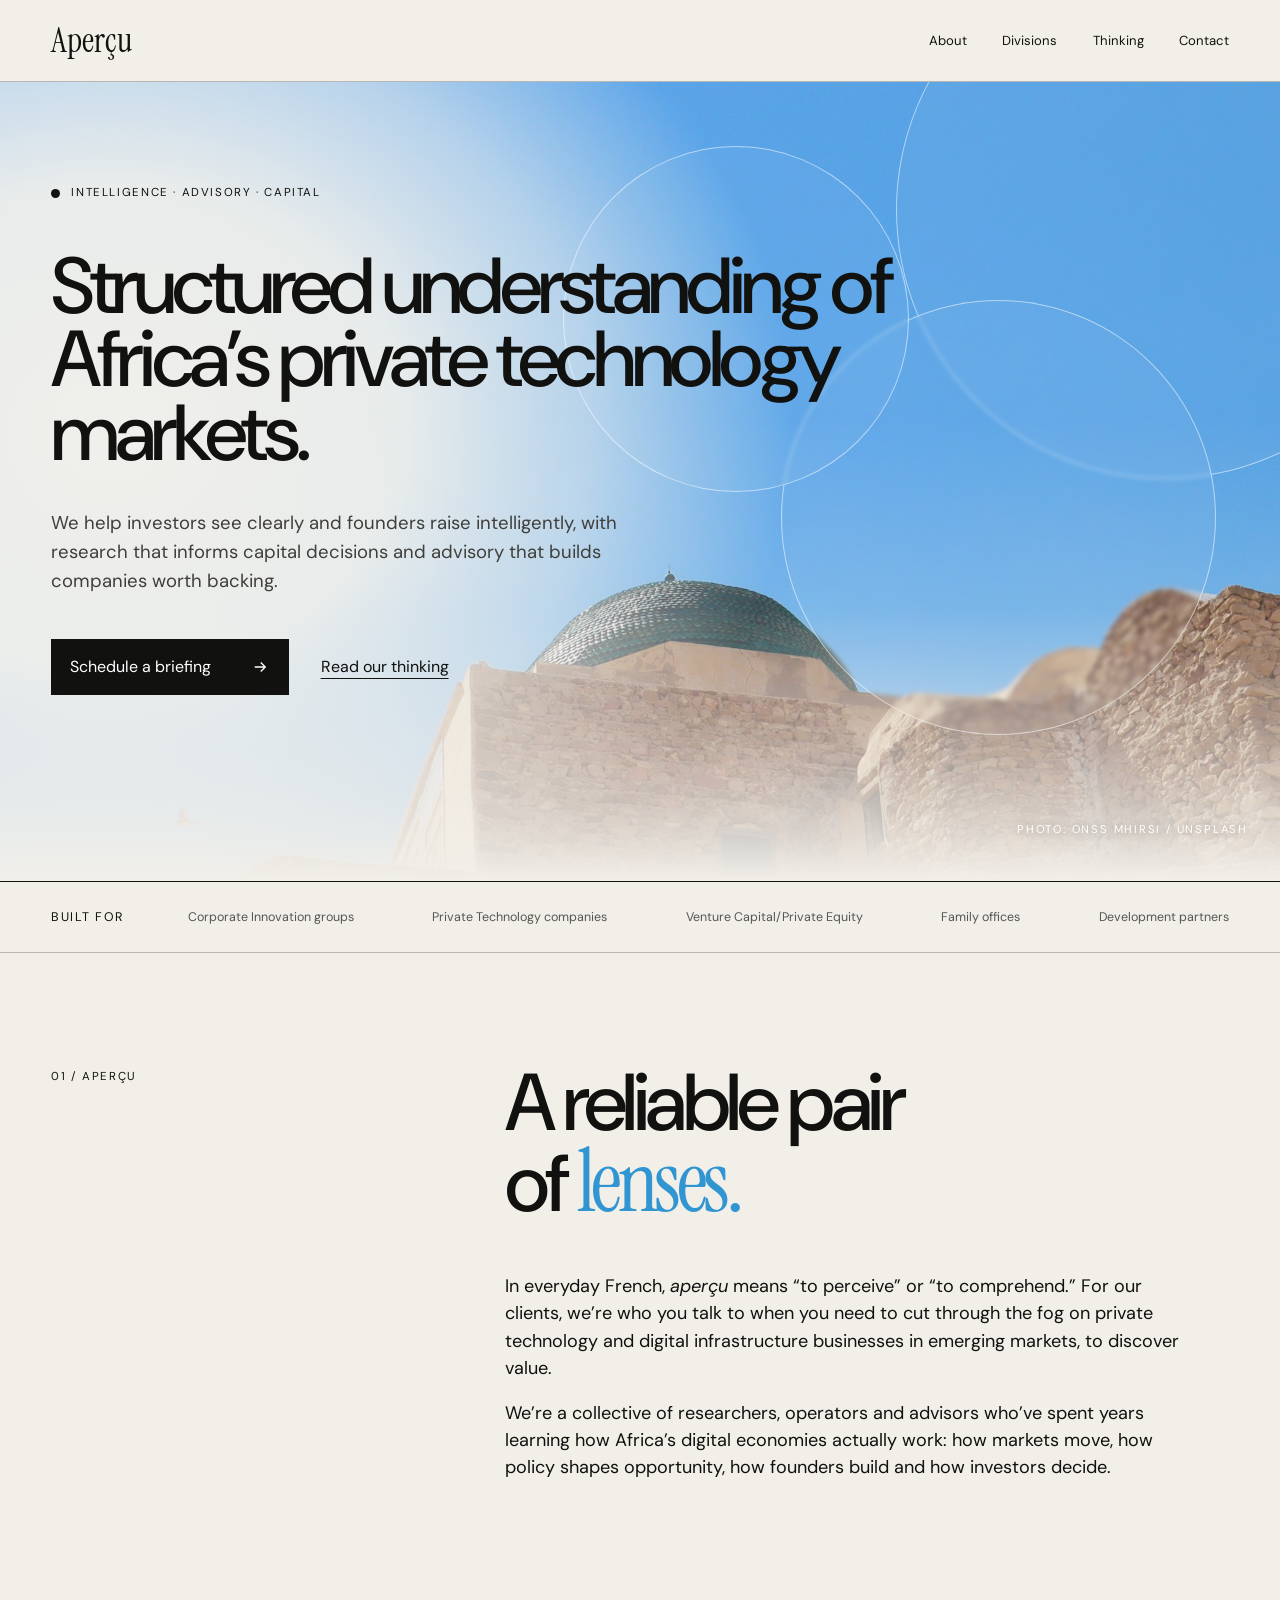
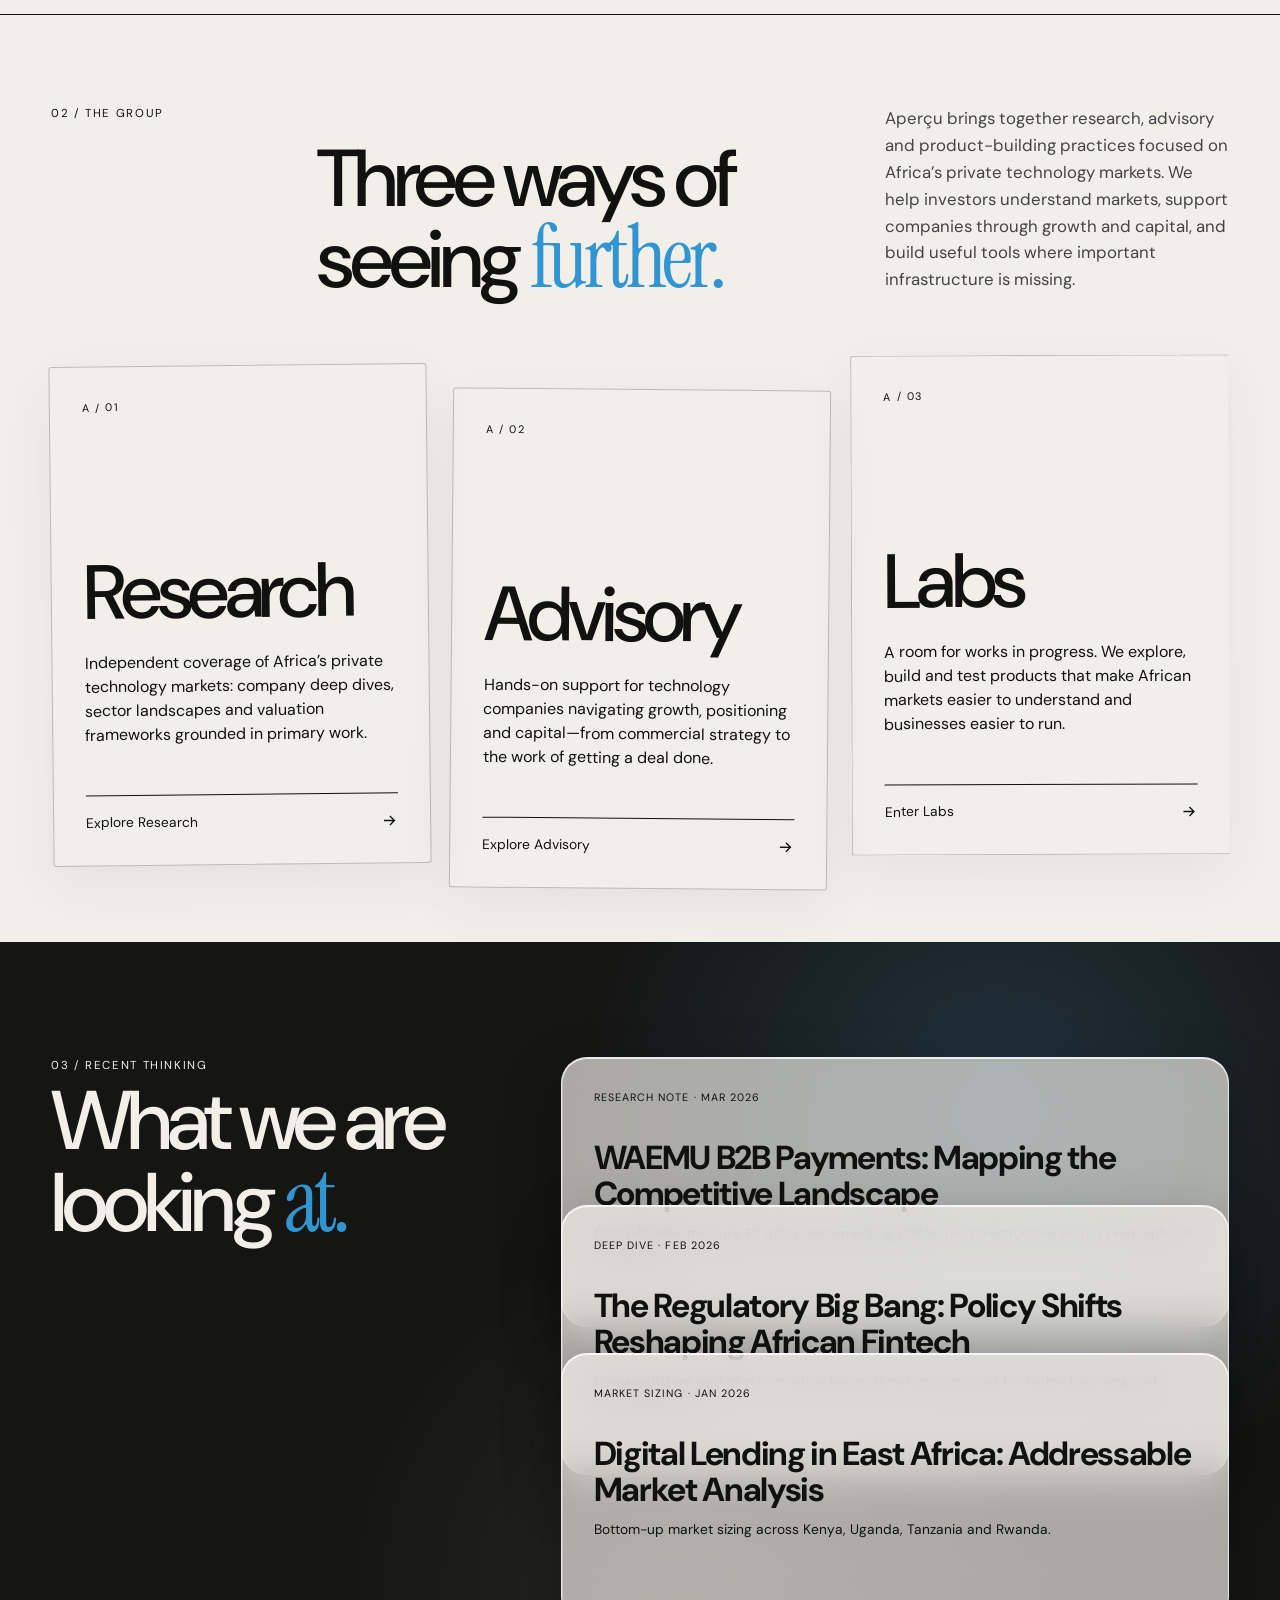
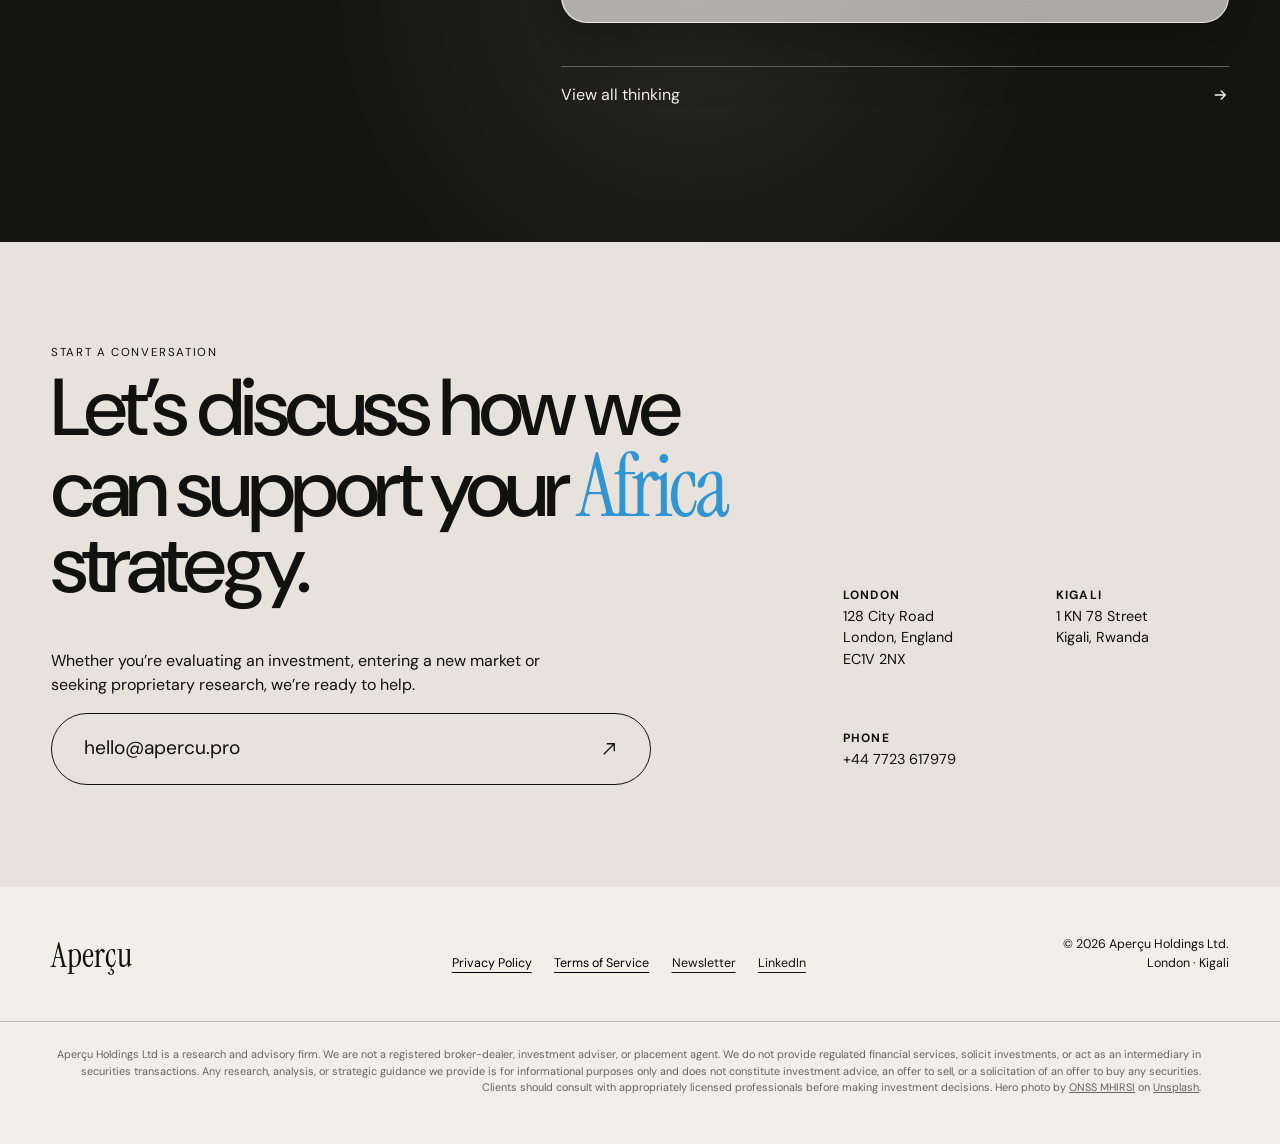
==== commit f067a4e0: "Update index.html Updated the "Apercu is built for" text" ====
--- a/index.html
+++ b/index.html
@@ -71,9 +71,9 @@
       <section class="audience">
         <p>Built for</p>
         <div>
-          <span>Corporate investment arms</span><span>Family offices</span
-          ><span>VC & PE</span><span>Alternative lenders</span
-          ><span>Development finance</span>
+          <span>Corporate Innovation groups</span><span>Private Technology companies</span
+          ><span>Venture Capital/Private Equity</span><span>Family offices</span
+          ><span>Development partners</span>
         </div>
       </section>
       <section class="about" id="about">
--- a/styles.css
+++ b/styles.css
@@ -1296,3 +1296,156 @@
     inset 1px 0 0 rgba(255, 255, 255, 0.35),
     0 32px 76px rgba(0, 0, 0, 0.38);
 }
+
+/* Mobile composition repair — keep the desktop art direction intact */
+@media (max-width: 760px) {
+  html,
+  body {
+    max-width: 100%;
+    overflow-x: hidden;
+  }
+
+  .hero {
+    min-height: 880px;
+    overflow: hidden;
+  }
+
+  .hero-copy {
+    width: 100%;
+    max-width: none;
+    padding: 4.5rem 1.25rem 5rem;
+  }
+
+  .hero h1 {
+    max-width: 100%;
+    margin: 2.6rem 0 2rem;
+    font-size: clamp(3rem, 12.25vw, 3.65rem);
+    line-height: 0.96;
+    letter-spacing: -0.052em;
+  }
+
+  .hero .lead {
+    max-width: 32rem;
+    color: #292925;
+    font-size: 1.02rem;
+    line-height: 1.55;
+  }
+
+  .actions {
+    align-items: flex-start;
+    flex-wrap: wrap;
+    gap: 1.25rem;
+    margin-top: 2rem;
+  }
+
+  .hero-field > img {
+    object-position: 58% 100%;
+  }
+
+  .hero-field .fade {
+    background:
+      radial-gradient(
+        ellipse 118% 72% at 14% 43%,
+        rgba(243, 241, 235, 0.98) 0%,
+        rgba(243, 241, 235, 0.92) 42%,
+        rgba(243, 241, 235, 0.48) 69%,
+        rgba(243, 241, 235, 0) 88%
+      ),
+      linear-gradient(
+        180deg,
+        rgba(243, 241, 235, 0.98) 0%,
+        rgba(243, 241, 235, 0.9) 50%,
+        rgba(243, 241, 235, 0.32) 76%,
+        rgba(243, 241, 235, 0.88) 100%
+      );
+  }
+
+  .hero-field .lens {
+    border-color: rgba(255, 255, 255, 0.58);
+  }
+
+  .thinking {
+    display: block;
+    min-height: auto;
+    padding: 5rem 1.25rem 6rem;
+    overflow: hidden;
+  }
+
+  .thinking-head {
+    width: 100%;
+    margin-bottom: 3rem;
+  }
+
+  .thinking-head h2 {
+    max-width: 100%;
+    margin-bottom: 0;
+    font-size: clamp(3.1rem, 13vw, 4rem);
+    line-height: 0.92;
+  }
+
+  .note-stack {
+    position: relative;
+    display: flex;
+    flex-direction: column;
+    width: 100%;
+    min-height: 0;
+    gap: 0;
+    padding: 0;
+  }
+
+  .thinking .note,
+  .thinking .note:nth-child(1),
+  .thinking .note:nth-child(2),
+  .thinking .note:nth-child(3) {
+    position: relative;
+    inset: auto;
+    width: 100%;
+    min-height: 250px;
+    margin: 0;
+    padding: 1.4rem;
+    border-radius: 24px;
+    transform: none;
+  }
+
+  .thinking .note:nth-child(2),
+  .thinking .note:nth-child(3) {
+    margin-top: -32px;
+  }
+
+  .thinking .note:nth-child(1) {
+    z-index: 1;
+  }
+
+  .thinking .note:nth-child(2) {
+    z-index: 2;
+  }
+
+  .thinking .note:nth-child(3) {
+    z-index: 3;
+  }
+
+  .thinking .note h3 {
+    max-width: 100%;
+    margin: 1.35rem 0 0.65rem;
+    font-size: 1.45rem;
+    line-height: 1.08;
+  }
+
+  .thinking .note p {
+    max-width: 100%;
+    font-size: 0.95rem;
+    line-height: 1.45;
+  }
+
+  .thinking .note:hover,
+  .thinking .note:focus-visible {
+    transform: translateY(-8px);
+  }
+
+  .all-notes {
+    position: static;
+    display: flex;
+    width: 100%;
+    margin: 1.5rem 0 0;
+  }
+}
